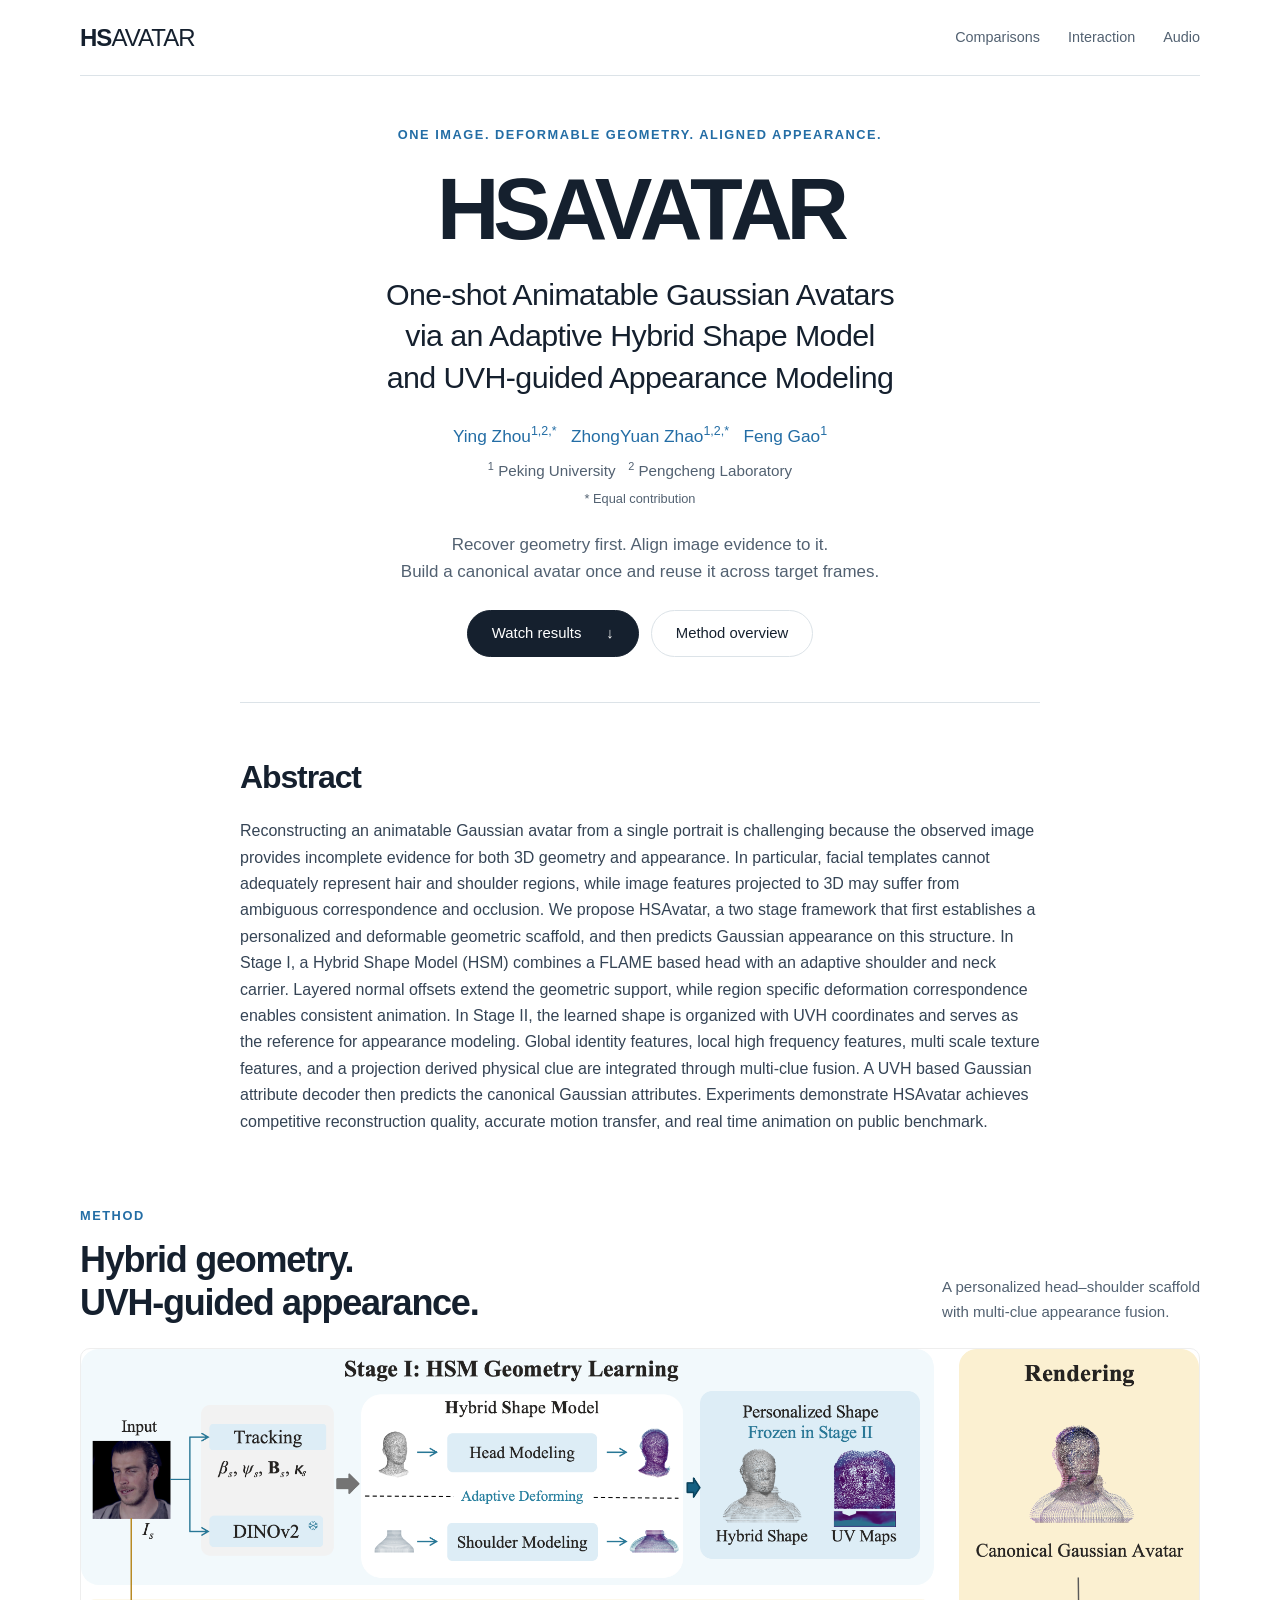
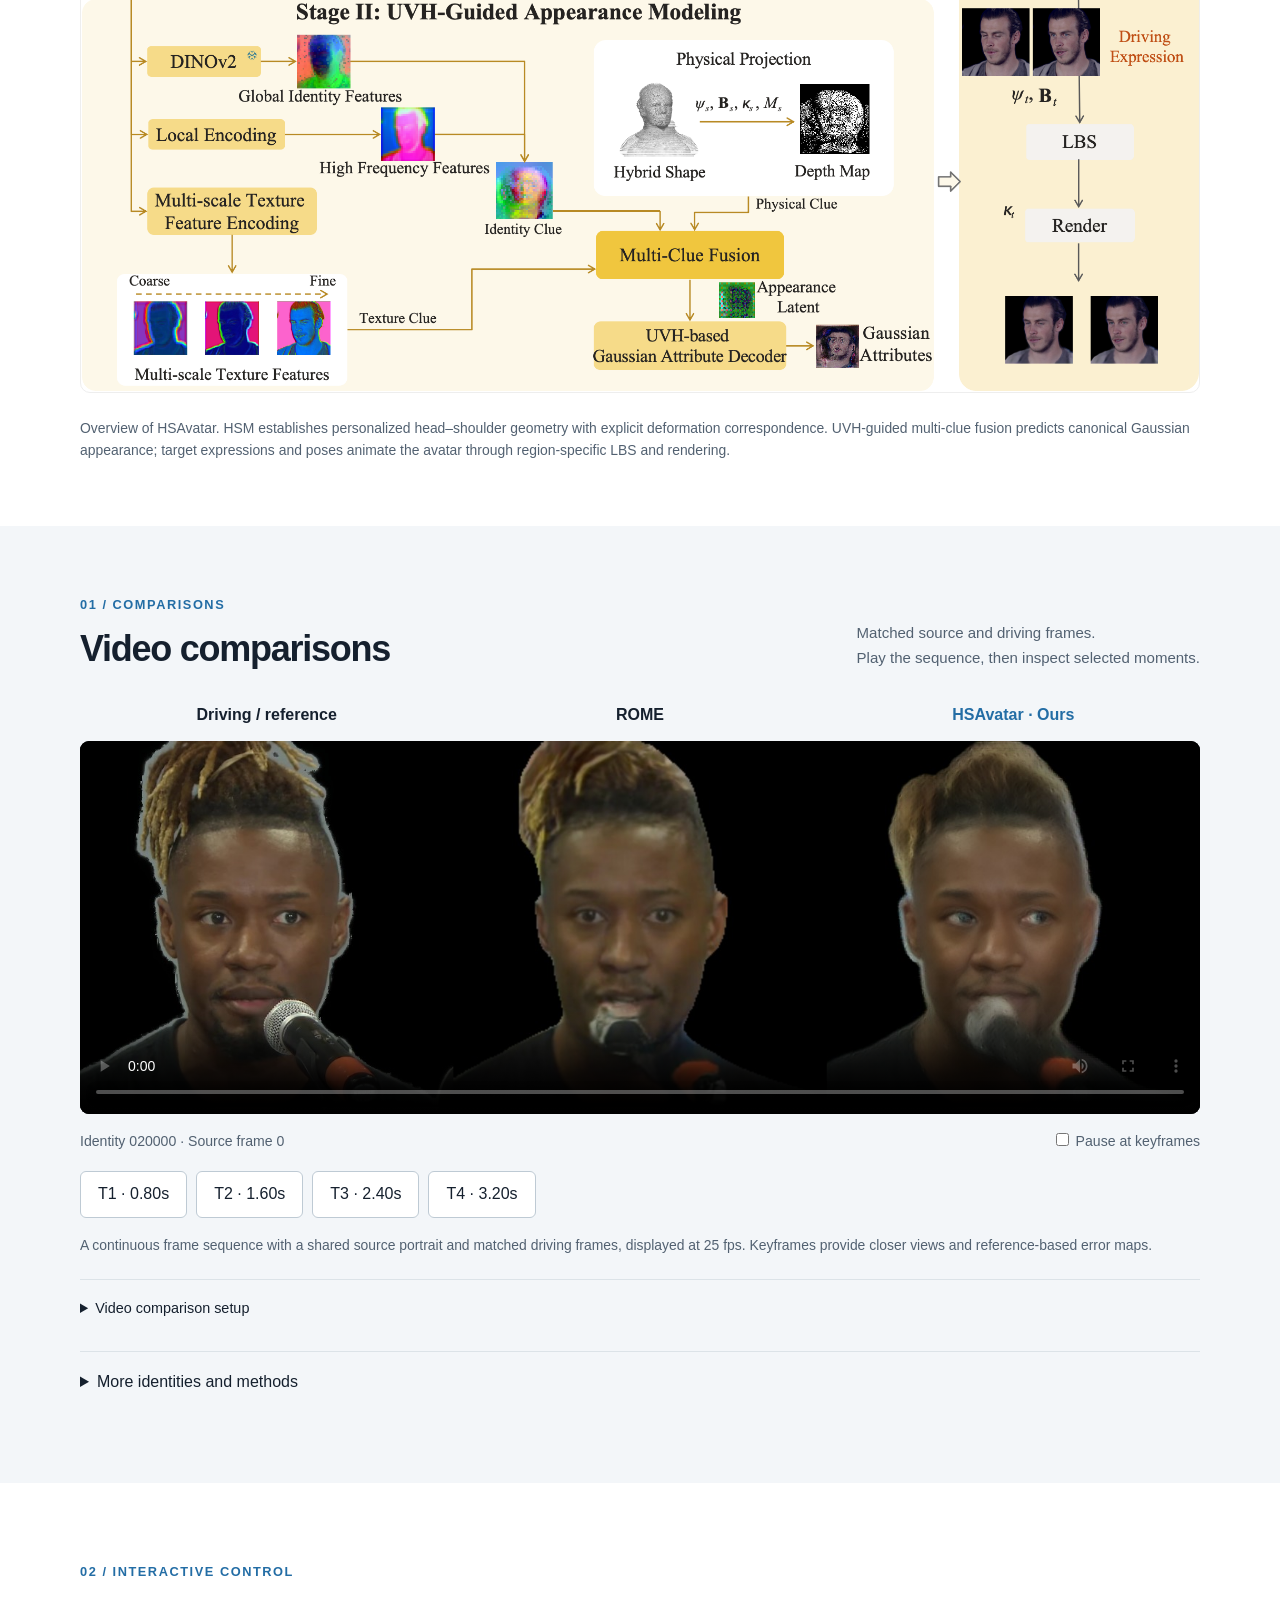
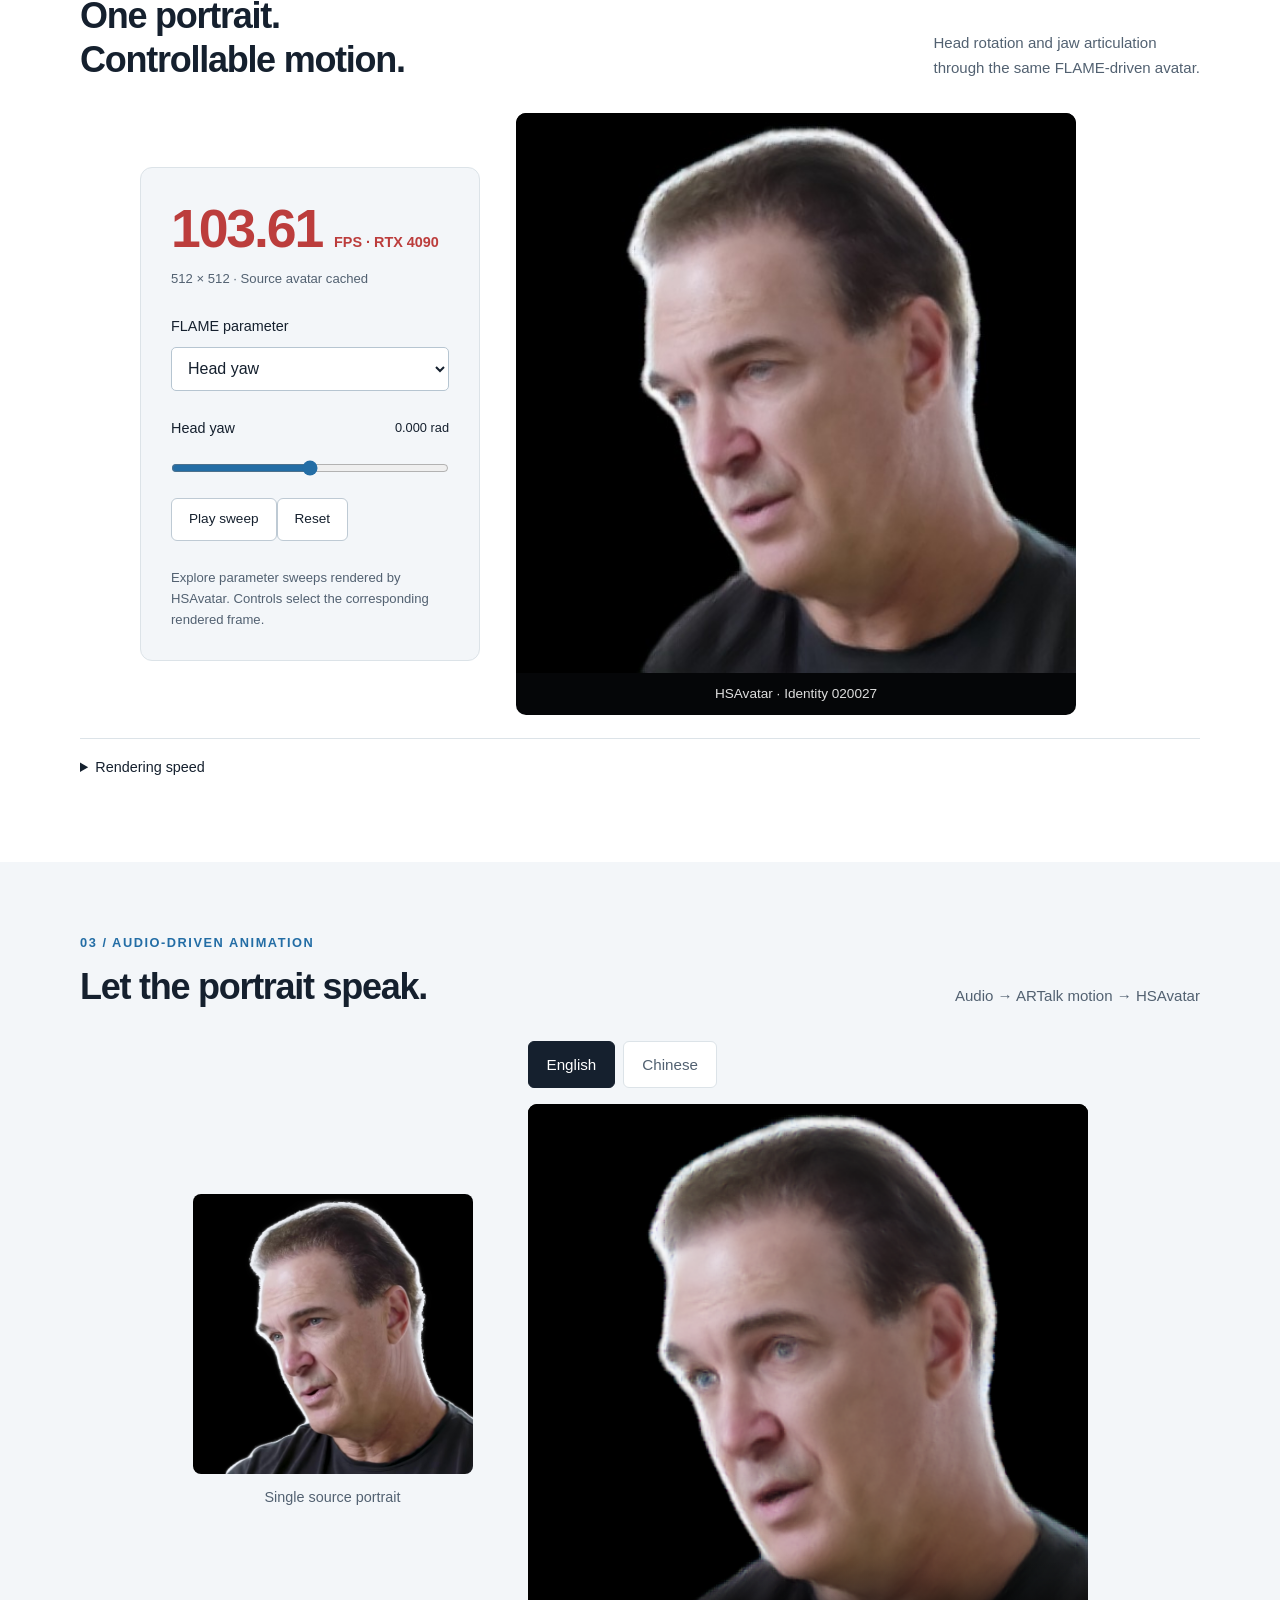
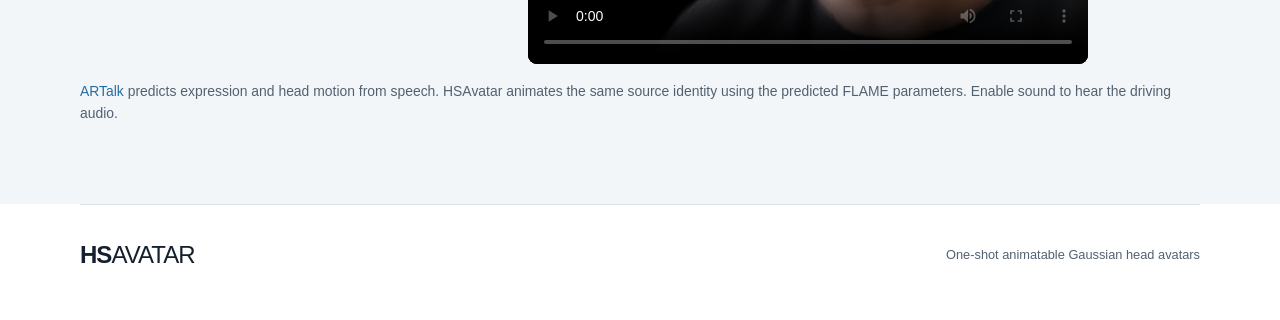
==== index.html @ 1540a753 "Add ARTalk demos, FLAME controls and RTX 4090 measurements" ====
<!doctype html>
<html lang="en">
<head>
<meta charset="utf-8"><meta name="viewport" content="width=device-width, initial-scale=1">
<meta name="robots" content="noindex,nofollow">
<title>HSAVATAR — One-shot Animatable Gaussian Avatars via an Adaptive Hybrid Shape Model and UVH-guided Appearance Modeling</title>
<meta name="description" content="HSAVATAR reconstructs one-shot animatable Gaussian avatars using an adaptive hybrid shape model and UVH-guided appearance modeling.">
<link rel="icon" href="favicon.svg" type="image/svg+xml"><link rel="stylesheet" href="style.css">
<script src="samples.js" defer></script><script src="app.js" defer></script>
</head>
<body>
<a class="skip" href="#main">Skip to content</a>
<header class="topbar"><a class="wordmark" href="#">HS<span>AVATAR</span></a><nav aria-label="Page sections"><a href="#results">Comparisons</a><a href="#interactive">Interaction</a><a href="#audio">Audio</a></nav></header>
<main id="main">
<section class="hero wrap" aria-labelledby="title">
<p class="eyebrow">ONE IMAGE. DEFORMABLE GEOMETRY. ALIGNED APPEARANCE.</p>
<h1 id="title"><span class="brand">HSAVATAR</span><span class="paper-title">One-shot Animatable Gaussian Avatars<br class="desktop-break"> via an Adaptive Hybrid Shape Model<br class="desktop-break"> and UVH-guided Appearance Modeling</span></h1>
<p class="authors">Ying Zhou<sup>1,2,*</sup> &nbsp; ZhongYuan Zhao<sup>1,2,*</sup> &nbsp; Feng Gao<sup>1</sup></p><p class="affiliations"><sup>1</sup> Peking University &nbsp; <sup>2</sup> Pengcheng Laboratory</p><p class="equal-contribution">* Equal contribution</p>
<p class="intro">Recover geometry first. Align image evidence to it.<br>Build a canonical avatar once and reuse it across target frames.</p>
<div class="resource-links"><a class="primary" href="#results">Watch results <span aria-hidden="true">↓</span></a><a href="#method">Method overview</a></div>
</section>
<section id="abstract" class="abstract narrow" aria-labelledby="abstract-title"><h2 id="abstract-title">Abstract</h2><p>Reconstructing an animatable Gaussian avatar from a single portrait is challenging because the observed image provides incomplete evidence for both 3D geometry and appearance. In particular, facial templates cannot adequately represent hair and shoulder regions, while image features projected to 3D may suffer from ambiguous correspondence and occlusion. We propose HSAvatar, a two stage framework that first establishes a personalized and deformable geometric scaffold, and then predicts Gaussian appearance on this structure. In Stage I, a Hybrid Shape Model (HSM) combines a FLAME based head with an adaptive shoulder and neck carrier. Layered normal offsets extend the geometric support, while region specific deformation correspondence enables consistent animation. In Stage II, the learned shape is organized with UVH coordinates and serves as the reference for appearance modeling. Global identity features, local high frequency features, multi scale texture features, and a projection derived physical clue are integrated through multi-clue fusion. A UVH based Gaussian attribute decoder then predicts the canonical Gaussian attributes. Experiments demonstrate HSAvatar achieves competitive reconstruction quality, accurate motion transfer, and real time animation on public benchmark.</p></section>
<section id="method" class="wrap method-section"><div class="section-title"><div><p class="eyebrow">METHOD</p><h2>Hybrid geometry.<br>UVH-guided appearance.</h2></div><p>A personalized head–shoulder scaffold<br>with multi-clue appearance fusion.</p></div>
<a href="assets/method-overview.png" class="method-image" aria-label="Open full-resolution method overview"><img src="assets/method-overview.png" width="2124" height="1220" loading="lazy" alt="HSAvatar overview: HSM Geometry Learning, UVH-Guided Appearance Modeling, and rendering through target-driven LBS."></a>
<p class="caption">Overview of HSAvatar. HSM establishes personalized head–shoulder geometry with explicit deformation correspondence. UVH-guided multi-clue fusion predicts canonical Gaussian appearance; target expressions and poses animate the avatar through region-specific LBS and rendering.</p></section>
<section id="results" class="result-section"><div class="wrap">
<div class="section-title"><div><p class="eyebrow">01 / COMPARISONS</p><h2>Video comparisons</h2></div><p>Matched source and driving frames.<br>Play the sequence, then inspect selected moments.</p></div>
<div class="video-comparison"><div class="video-labels"><span>Driving / reference</span><span>ROME</span><span class="accent">HSAvatar · Ours</span></div>
<video id="comparison-video" controls playsinline preload="metadata" poster="assets/demos/comparison-poster.jpg"><source src="assets/demos/comparison.mp4" type="video/mp4"></video>
<div class="video-toolbar"><span>Identity 020000 · Source frame 0</span><label><input id="keyframe-hold" type="checkbox"> Pause at keyframes</label></div>
<div class="keyframes" aria-label="Comparison keyframes"><button type="button" data-frame="20" data-caption="Frame 20 · 0.80s. Top: matched full frames. Below: reference detail and mean absolute RGB error in the same crop, over reference foreground using a shared 0–0.4 scale. Keyframes are evenly spaced." aria-pressed="false">T1 · 0.80s</button><button type="button" data-frame="40" data-caption="Frame 40 · 1.60s. Top: matched full frames. Below: reference detail and mean absolute RGB error in the same crop, over reference foreground using a shared 0–0.4 scale. Keyframes are evenly spaced." aria-pressed="false">T2 · 1.60s</button><button type="button" data-frame="60" data-caption="Frame 60 · 2.40s. Top: matched full frames. Below: reference detail and mean absolute RGB error in the same crop, over reference foreground using a shared 0–0.4 scale. Keyframes are evenly spaced." aria-pressed="false">T3 · 2.40s</button><button type="button" data-frame="80" data-caption="Frame 80 · 3.20s. Top: matched full frames. Below: reference detail and mean absolute RGB error in the same crop, over reference foreground using a shared 0–0.4 scale. Keyframes are evenly spaced." aria-pressed="false">T4 · 3.20s</button></div>
<div id="keyframe-detail" hidden><img id="detail-image" width="1536" height="768" alt="Matched keyframe and absolute RGB error against the reference"><p class="caption" id="detail-caption"></p></div>
<p class="caption">A continuous frame sequence with a shared source portrait and matched driving frames, displayed at 25 fps. Keyframes provide closer views and reference-based error maps.</p><details><summary>Video comparison setup</summary><p>Identity 020000, source frame 0, consecutive frames 0–99. ROME uses its official inference and predicted foreground mask; its native 256 × 256 result is resized to 512 × 512. HSAvatar includes final refinement and alpha composition. Both are displayed on black. Error maps use reference-foreground pixels and the same scale.</p></details></div>
<details class="archived-comparisons"><summary>More identities and methods</summary>
<div class="mode-switch" role="group" aria-label="Reenactment mode"><button type="button" data-mode="self" aria-pressed="true">Self-reenactment</button><button type="button" data-mode="cross" aria-pressed="false">Cross-reenactment</button></div>
<div class="explorer-controls"><div id="samples" class="samples" role="group" aria-label="Choose an identity"><button class="sample-button" type="button" data-index="0" aria-pressed="true" aria-label="Show source 020043"><img src="assets/self/2161_020043_00000035_Source.png" alt="Source, source 020043, driver 020043, target frame 35" width="512" height="512" loading="lazy"><span>020043</span></button><button class="sample-button" type="button" data-index="1" aria-pressed="false" aria-label="Show source 020026"><img src="assets/self/1314_020026_00000050_Source.png" alt="Source, source 020026, driver 020026, target frame 50" width="512" height="512" loading="lazy"><span>020026</span></button><button class="sample-button" type="button" data-index="2" aria-pressed="false" aria-label="Show source 020027"><img src="assets/self/self_1383_020027_00000072_Source.png" alt="Source, source 020027, driver 020027, target frame 72" width="512" height="512" loading="lazy"><span>020027</span></button><button class="sample-button" type="button" data-index="3" aria-pressed="false" aria-label="Show source 020040"><img src="assets/self/2013_020040_00000047_Source.png" alt="Source, source 020040, driver 020040, target frame 47" width="512" height="512" loading="lazy"><span>020040</span></button></div><label class="baseline-label" for="baseline">Comparison method<select id="baseline"><option>Portrait4D</option><option>ROME</option><option>OTAvatar</option><option>HunyuanPortrait</option><option>UIKA</option></select></label></div>
<div class="comparison" id="comparison">
<figure><figcaption>Source image</figcaption><img src="assets/self/2161_020043_00000035_Source.png" alt="Source, source 020043, driver 020043, target frame 35" width="512" height="512" id="source-image" loading="lazy"></figure>
<figure><figcaption id="driver-title">Driving / ground truth</figcaption><img src="assets/self/2161_020043_00000035_Driver.png" alt="Driver, source 020043, driver 020043, target frame 35" width="512" height="512" id="driver-image" loading="lazy"></figure>
<figure><figcaption id="baseline-title">Portrait4D</figcaption><img src="assets/self/2161_020043_00000035_Portrait4D.png" alt="Portrait4D, source 020043, driver 020043, target frame 35" width="512" height="512" id="baseline-image" loading="lazy"></figure>
<figure class="ours"><figcaption>HSAVATAR <span>Ours</span></figcaption><img src="assets/self/2161_020043_00000035_Ours.png" alt="Ours, source 020043, driver 020043, target frame 35" width="512" height="512" id="ours-image" loading="lazy"></figure>
</div><p id="sample-caption" class="caption" aria-live="polite">Source 020043 · Frame 0 · Target frame 35</p>
<p class="figure-link"><a id="full-comparison" href="assets/self-comparison.png" target="_blank" rel="noopener">View comparison with all methods ↗</a></p>
<details><summary>Experimental setup</summary><p>Each avatar uses source frame 0. Self-reenactment uses a target frame of the same identity as the driving reference and ground truth. Cross-reenactment transfers motion from a different identity.</p><p>Comparisons use the same source and driving frames across methods. Images retain each method's native preprocessing and use MODNet foreground compositing for display.</p></details>
<noscript><p>The first self-reenactment example is shown above. Enable JavaScript to switch identities, methods and driving modes.</p></noscript></details>
</div></section>

<section id="interactive" class="wrap interactive-section"><div class="section-title"><div><p class="eyebrow">02 / INTERACTIVE CONTROL</p><h2>One portrait.<br>Controllable motion.</h2></div><p>Head rotation and jaw articulation<br>through the same FLAME-driven avatar.</p></div>
<div class="interaction-grid"><div class="control-card"><div class="fps-badge"><strong>103.61</strong><span>FPS · RTX 4090</span></div><p class="small">512 × 512 · Source avatar cached</p>
<label for="control-mode">FLAME parameter</label><select id="control-mode"><option value="yaw">Head yaw</option><option value="pitch">Head pitch</option><option value="jaw">Jaw opening</option></select>
<label for="control-value"><span id="control-label">Head yaw</span> <output id="control-output">0.000 rad</output></label><input id="control-value" type="range" min="0" max="60" value="30" step="1">
<button id="control-play" type="button">Play sweep</button><button id="control-reset" type="button">Reset</button>
<p class="small">Explore parameter sweeps rendered by HSAvatar. Controls select the corresponding rendered frame.</p></div>
<figure class="interactive-avatar"><img id="control-frame" src="assets/demos/controls/yaw/030.jpg" width="512" height="512" alt="HSAvatar rendered with the selected FLAME parameter"><figcaption>HSAvatar · Identity 020027</figcaption></figure></div>
<details><summary>Rendering speed</summary><p>Measured on one NVIDIA RTX 4090 at 512 × 512, batch size 1, FP32. 1,440 timed renders across English and Chinese motion sequences, with 30 warm-up frames per clip and three rounds. Mean 9.65 ms/frame; P95 9.71 ms. Includes target deformation, Gaussian rendering, NAFNet refinement and alpha composition. Source initialization (46.10 ms, warm mean) and ARTalk audio-to-motion are measured separately; I/O and video encoding are excluded.</p><p><a href="assets/demos/benchmark.json">View benchmark measurements</a></p></details>
</section>
<section id="audio" class="audio-section"><div class="wrap"><div class="section-title"><div><p class="eyebrow">03 / AUDIO-DRIVEN ANIMATION</p><h2>Let the portrait speak.</h2></div><p>Audio → ARTalk motion → HSAvatar</p></div>
<div class="audio-grid"><div class="audio-source"><img src="assets/demos/source.png" width="512" height="512" loading="lazy" alt="Source portrait, identity 020027"><span>Single source portrait</span></div><div class="audio-player"><div class="mode-switch" role="group" aria-label="Speech example"><button data-audio="eng1" aria-pressed="true">English</button><button data-audio="cn1" aria-pressed="false">Chinese</button></div><video id="audio-video" controls playsinline preload="metadata" poster="assets/demos/eng1_poster.png"><source src="assets/demos/eng1.mp4" type="video/mp4"></video></div></div>
<p class="caption"><a href="https://github.com/xg-chu/ARTalk">ARTalk</a> predicts expression and head motion from speech. HSAvatar animates the same source identity using the predicted FLAME parameters. Enable sound to hear the driving audio.</p>
</div></section>

</main>
<footer class="wrap"><a class="wordmark" href="#">HS<span>AVATAR</span></a><p>One-shot animatable Gaussian head avatars</p></footer>
</body></html>
---- style.css ----
:root{--ink:#15202e;--muted:#526171;--blue:#236da5;--line:#dce3e8;--light:#f3f6f9;--gold:#d7a533;color-scheme:light;font-family:Inter,-apple-system,BlinkMacSystemFont,"Segoe UI",Arial,sans-serif;color:var(--ink);font-size:16px;line-height:1.65}*{box-sizing:border-box}body{margin:0;background:#fff}a{color:var(--blue);text-decoration:none}a:hover{text-decoration:underline}a:focus-visible,button:focus-visible,select:focus-visible,summary:focus-visible{outline:3px solid #237dbb;outline-offset:5px}img{max-width:100%;height:auto;display:block}figure{margin:0}h1,h2,h3,p{margin:0}h2{font-size:2.25rem;line-height:1.2;letter-spacing:-.035em;font-weight:650}h3{font-size:1.12rem;line-height:1.35}.wrap{width:min(1120px,calc(100% - 64px));margin:auto}.narrow{width:min(800px,calc(100% - 64px));margin:auto}.draft{text-align:center;font-size:.8rem;letter-spacing:.04em;background:#edf3f8;color:#45627b;padding:7px 16px}.topbar{width:min(1120px,calc(100% - 64px));margin:auto;min-height:76px;display:flex;align-items:center;justify-content:space-between;border-bottom:1px solid var(--line)}.wordmark{font-weight:750;letter-spacing:-.04em;font-size:1.5rem;color:var(--ink)}.wordmark span{font-weight:450}.topbar nav{display:flex;gap:28px;font-size:.9rem}.topbar nav a{color:var(--muted)}.hero{text-align:center;padding-top:48px;padding-bottom:55px}.eyebrow{font-size:.8rem;font-weight:650;letter-spacing:.12em;color:var(--blue);margin-bottom:18px}.brand{display:block;font-size:clamp(3.6rem,7vw,5.4rem);font-weight:750;line-height:1.08;letter-spacing:-.07em}.paper-title{display:block;margin-top:18px;font-size:clamp(1.3rem,2.5vw,1.9rem);font-weight:520;letter-spacing:-.02em;line-height:1.35}.intro{font-size:1.06rem;color:var(--muted);margin-top:22px;line-height:1.6}.hero-gallery{display:grid;grid-template-columns:repeat(4,1fr);gap:12px;margin-top:36px}.hero-pair{position:relative;border-radius:8px;overflow:hidden;background:#060709;text-align:left}.hero-pair>img{width:100%;aspect-ratio:1;object-fit:contain}.hero-pair figcaption{color:#fff;font-size:.82rem;display:flex;justify-content:space-between;padding:10px 13px;background:#15202e}.hero-pair figcaption span{color:#adbed0}.source-inset{position:absolute;top:10px;left:10px;width:27%;border:2px solid #fff;border-radius:4px;overflow:hidden;box-shadow:0 2px 10px #0004}.source-inset span{font-size:.75rem;line-height:1.5;display:block;background:#fff;color:#222;text-align:center}.caption{font-size:.87rem;line-height:1.6;color:var(--muted);margin-top:16px}.centered{text-align:center}.resource-links{display:flex;justify-content:center;gap:12px;flex-wrap:wrap;margin-top:25px}.resource-links a{display:inline-flex;gap:25px;align-items:center;border:1px solid var(--line);padding:10px 24px;border-radius:28px;font-size:.93rem;color:var(--ink)}.resource-links .primary{background:var(--ink);color:#fff;border-color:var(--ink)}.abstract{padding:55px 0 75px;border-top:1px solid var(--line)}.abstract p:not(.eyebrow){margin-top:22px;color:#354455}.abstract h2{font-size:2rem}.result-section{background:var(--light);padding:68px 0}.section-title{display:flex;justify-content:space-between;align-items:end;gap:32px;margin-bottom:32px}.section-title .eyebrow{margin-bottom:12px}.section-title>p{color:var(--muted);font-size:.94rem}.explorer-controls{display:flex;justify-content:space-between;align-items:center;gap:24px;margin-bottom:23px}.samples{display:flex;gap:10px}.sample-button{font:inherit;cursor:pointer;width:65px;background:#fff;border:2px solid transparent;padding:3px;border-radius:7px;position:relative;overflow:hidden}.sample-button img{border-radius:3px}.sample-button span{display:block;font-size:.76rem;line-height:1.5}.sample-button[aria-pressed=true]{border-color:var(--blue);background:#e5eff7}.baseline-label{display:flex;align-items:center;gap:12px;color:var(--muted);font-size:.88rem}select{font:inherit;border:1px solid #b6c5d1;border-radius:5px;background:#fff;color:var(--ink);padding:10px 12px;min-height:44px}.comparison{display:grid;grid-template-columns:repeat(4,minmax(0,1fr));gap:12px}.comparison figure{min-width:0}.comparison figcaption{font-size:.88rem;padding:8px 0;display:flex;justify-content:space-between;gap:5px;align-items:center;min-height:42px}.comparison .ours figcaption{color:var(--blue);font-weight:700}.comparison figcaption span{font-size:.75rem;font-weight:500;background:#dcecf7;padding:0 8px;border-radius:3px}.comparison img{border-radius:4px;background:#000;width:100%}details{border-top:1px solid var(--line);margin-top:23px;padding-top:17px;font-size:.9rem;color:var(--muted)}summary{cursor:pointer;color:var(--ink);min-height:28px}details p{margin-top:12px}.method-section{padding-top:75px;padding-bottom:75px}.method-image{display:block;margin:35px 0}.method-image img{width:100%;border:1px solid #eee;border-radius:10px}.method-steps{display:grid;grid-template-columns:repeat(3,1fr);gap:32px;margin-top:35px}.step{display:inline-grid;place-items:center;width:36px;height:36px;border-radius:50%;font-family:Georgia,serif;font-weight:bold;margin-bottom:16px}.geometry{background:#dceefa;color:#286888}.appearance{background:#ffefbe;color:#775b0d}.rendering{background:#e7ecf1;color:#415263}.method-steps p{font-size:.94rem;line-height:1.7;margin-top:12px;color:var(--muted)}.evaluation{background:var(--light);padding:68px 0}.evaluation-grid{display:grid;grid-template-columns:1fr 1fr;gap:70px}table{border-collapse:collapse;width:100%;text-align:left;font-variant-numeric:tabular-nums}caption{text-align:left;color:var(--muted);font-size:.88rem;padding-bottom:13px}th,td{padding:10px 16px;border-bottom:1px solid var(--line);font-weight:400}thead th{font-size:.88rem;background:#e5ecf2;font-weight:600}td{text-align:right;font-weight:650}thead th:last-child{text-align:right}tbody th{font-size:.93rem}.protocol-number{font-size:2.5rem;letter-spacing:-.04em;line-height:1.2;margin-bottom:14px}.protocol-number span{display:block;font-size:.88rem;letter-spacing:0;color:var(--muted);margin-top:6px}.protocol>p{font-size:.94rem;color:var(--muted);margin-bottom:27px}.scope{padding:65px 0}.scope h2{font-size:1.6rem;margin-bottom:18px}.scope p{color:var(--muted);font-size:.96rem}footer{border-top:1px solid var(--line);padding:30px 0 45px;display:flex;gap:20px;align-items:center;justify-content:space-between}footer p{font-size:.8rem;color:var(--muted)}.skip{position:absolute;left:12px;top:-100px;padding:10px;background:#fff;z-index:10}.skip:focus{top:12px}
@media(max-width:760px){.wrap,.narrow,.topbar{width:calc(100% - 36px)}.hero{padding-top:34px}.topbar{min-height:65px}.topbar nav{gap:15px;font-size:.84rem}.eyebrow{font-size:.75rem;letter-spacing:.065em}.desktop-break{display:none}.hero-gallery{grid-template-columns:repeat(2,1fr);gap:10px}.paper-title{line-height:1.4}.hero{padding-bottom:35px}.abstract{padding:40px 0 48px}.section-title{display:block}.section-title>p{margin-top:18px}h2{font-size:1.9rem}.result-section,.evaluation{padding:45px 0}.explorer-controls{align-items:start;flex-direction:column;gap:17px}.sample-button{width:58px}.comparison{grid-template-columns:repeat(2,minmax(0,1fr));gap:16px 12px}.comparison figcaption{font-size:.82rem}.method-section{padding-top:48px;padding-bottom:48px}.method-steps{grid-template-columns:1fr;gap:28px}.method-steps article{padding-left:52px;position:relative}.step{position:absolute;left:0;top:0}.method-steps p{margin-top:7px}.evaluation-grid{grid-template-columns:1fr;gap:30px}.protocol{padding-top:5px}.scope{padding:45px 0}footer{flex-direction:column;align-items:start;gap:7px}.baseline-label{flex-wrap:wrap}.intro{font-size:1rem}.draft{font-size:.75rem}}
@media(prefers-reduced-motion:no-preference){html{scroll-behavior:smooth}}
/* Current Self / Cross comparison gallery. */
.authors{margin-top:23px;font-size:1.08rem;color:var(--blue)}.authors sup,.affiliations sup{font-size:.72em}.affiliations{margin-top:7px;font-size:.95rem;color:var(--muted)}.equal-contribution{margin-top:5px;font-size:.8rem;color:var(--muted)}.mode-switch{display:flex;gap:8px;margin-bottom:24px;flex-wrap:wrap}.mode-switch button{font:inherit;font-size:.95rem;border:1px solid var(--line);background:#fff;color:var(--muted);border-radius:6px;padding:10px 18px;cursor:pointer}.mode-switch button[aria-pressed=true]{background:var(--ink);color:#fff;border-color:var(--ink)}.sample-button{width:76px}.sample-button span{font-size:.8rem;padding-top:3px;font-variant-numeric:tabular-nums}.figure-link{font-size:.9rem;margin-top:12px}.comparison .ours img{outline:2px solid var(--blue);outline-offset:2px}@media(max-width:760px){.sample-button{width:64px}.sample-button span{font-size:.75rem}.authors{line-height:1.9}.mode-switch button{padding:9px 12px}.hero .eyebrow{font-size:.7rem}.topbar nav{gap:12px}} 
/* Three focused result categories. */
video{display:block;width:100%;height:auto;background:#050608;border-radius:9px}.video-comparison{margin-bottom:26px}.video-labels{display:grid;grid-template-columns:repeat(3,1fr);text-align:center;font-size:1rem;margin-bottom:12px;font-weight:600}.accent{color:var(--blue)}.video-toolbar{display:flex;justify-content:space-between;gap:16px;flex-wrap:wrap;margin-top:16px;font-size:.88rem;color:var(--muted)}.video-toolbar label{cursor:pointer}.keyframes{display:flex;gap:9px;margin-top:18px;flex-wrap:wrap}.keyframes button,.control-card button{font:inherit;padding:9px 17px;border:1px solid #becad4;background:#fff;color:var(--ink);border-radius:6px;cursor:pointer}.keyframes button[aria-pressed=true]{border-color:var(--blue);background:#e3eff7;color:var(--blue)}#keyframe-detail{margin-top:20px}#keyframe-detail img{width:100%;border-radius:6px}.archived-comparisons>summary{font-size:1rem;padding-bottom:20px}.interactive-section{padding-top:78px;padding-bottom:78px}.interaction-grid{display:grid;grid-template-columns:340px minmax(0,1fr);gap:36px;align-items:center;max-width:1000px;margin:auto}.control-card{background:var(--light);padding:30px;border:1px solid var(--line);border-radius:12px}.fps-badge{display:flex;align-items:baseline;gap:12px;color:#bc3d3c}.fps-badge strong{font-size:3.35rem;line-height:1.15;letter-spacing:-.04em}.fps-badge span{font-weight:600;font-size:.9rem}.small{font-size:.82rem;color:var(--muted);line-height:1.6;margin-top:8px}.control-card label{display:block;font-size:.9rem;margin-top:26px;margin-bottom:8px}.control-card select{width:100%}.control-card output{float:right;font-variant-numeric:tabular-nums;font-size:.8rem}.control-card input[type=range]{width:100%;accent-color:var(--blue);margin:12px 0 22px}.control-card button{font-size:.85rem;margin-bottom:18px}.interactive-avatar{max-width:560px;background:#050608;border-radius:10px;overflow:hidden}.interactive-avatar img{width:100%}.interactive-avatar figcaption{color:#ddd;text-align:center;padding:10px;font-size:.85rem}.audio-section{background:var(--light);padding:70px 0 80px}.audio-grid{display:grid;grid-template-columns:minmax(150px,280px) minmax(0,560px);gap:55px;align-items:center;justify-content:center}.audio-source{position:relative}.audio-source img{border-radius:8px;width:100%;background:#050608}.audio-source span{display:block;text-align:center;font-size:.9rem;color:var(--muted);margin-top:12px}.audio-player .mode-switch{margin-bottom:16px}.abstract{padding-bottom:55px}.method-section{padding-top:15px;padding-bottom:65px}.method-section .section-title{margin-bottom:20px}.method-image{margin:24px 0}.hero{padding-bottom:45px}.control-card button:focus-visible,.keyframes button:focus-visible,input:focus-visible{outline:3px solid var(--blue);outline-offset:3px}@media(max-width:760px){.interaction-grid{grid-template-columns:1fr;gap:22px}.control-card{padding:22px}.interactive-avatar{order:-1;margin:auto;width:100%;max-width:480px}.audio-grid{grid-template-columns:1fr;gap:20px}.audio-source{max-width:145px;margin:auto}.audio-player{width:100%}.video-labels{font-size:.8rem}.interactive-section,.audio-section{padding-top:46px;padding-bottom:46px}.fps-badge strong{font-size:2.7rem}.topbar nav{font-size:.78rem;gap:12px}}[hidden]{display:none!important}
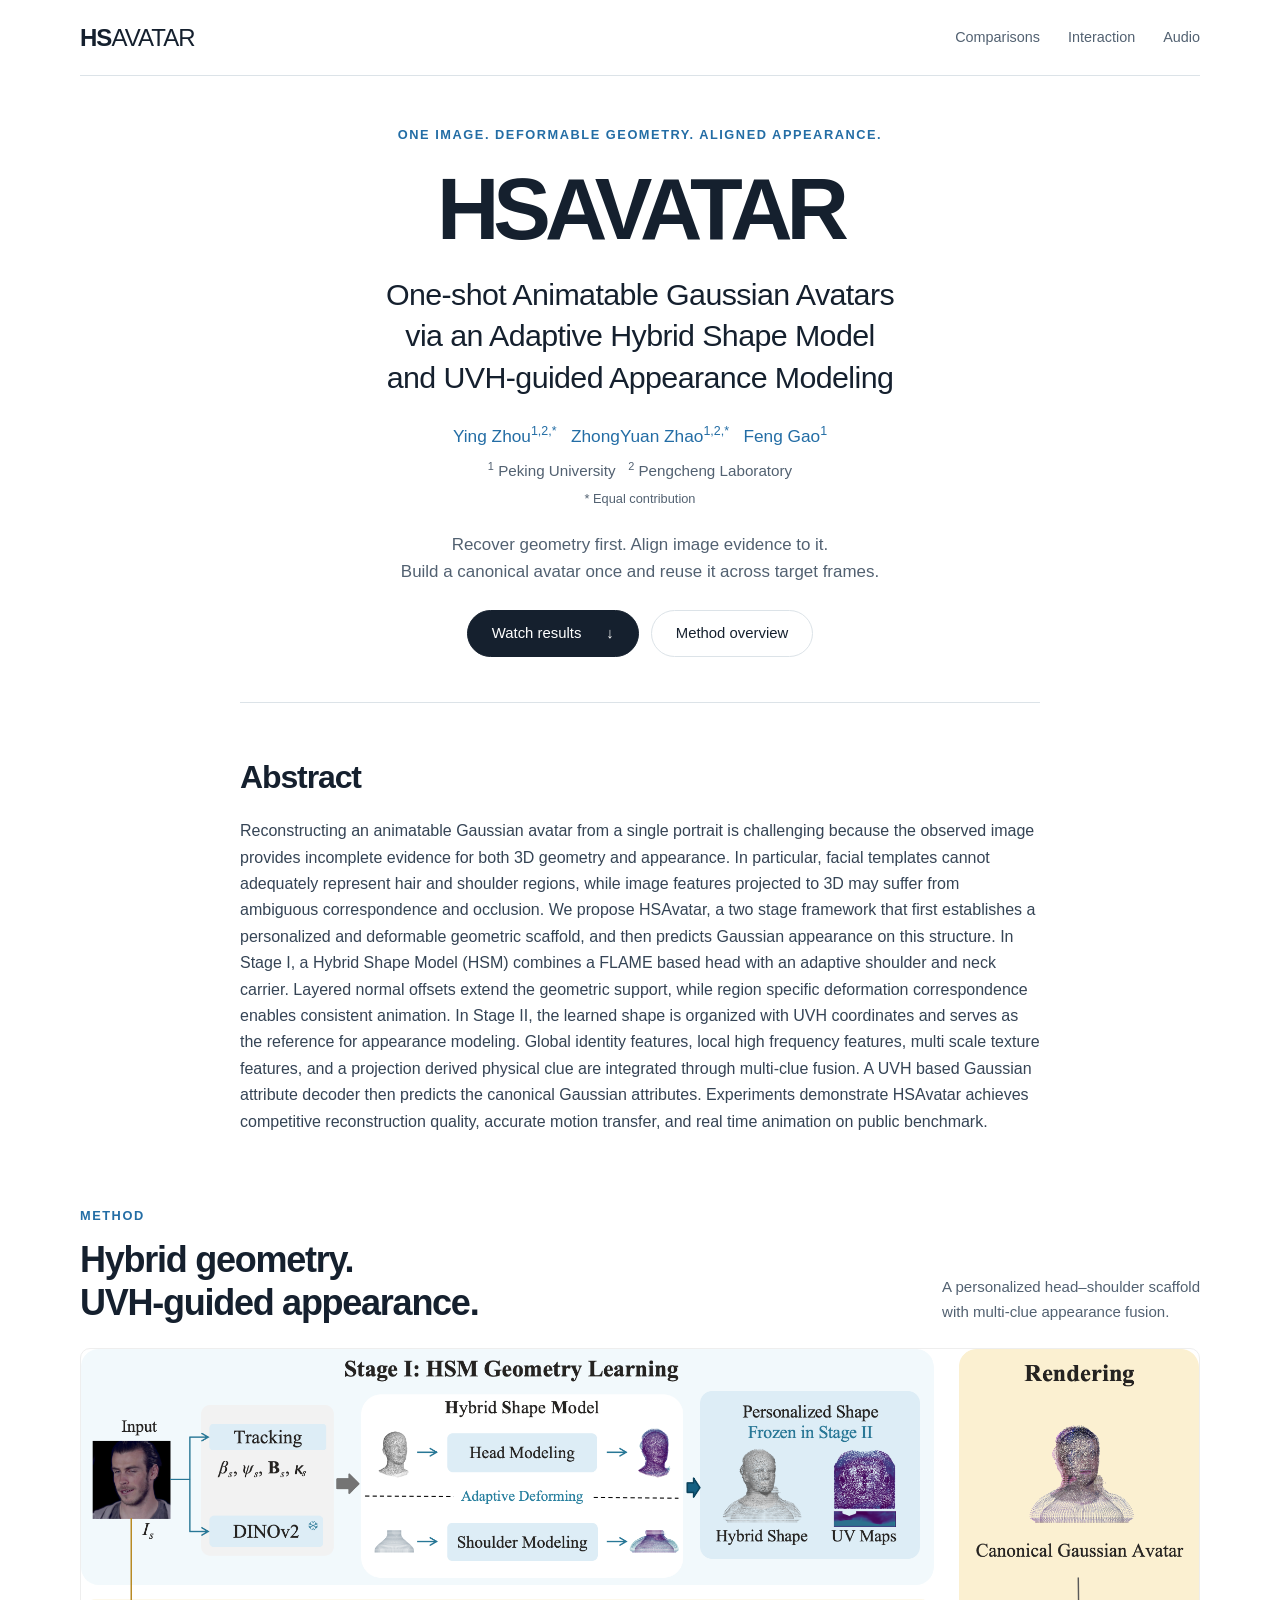
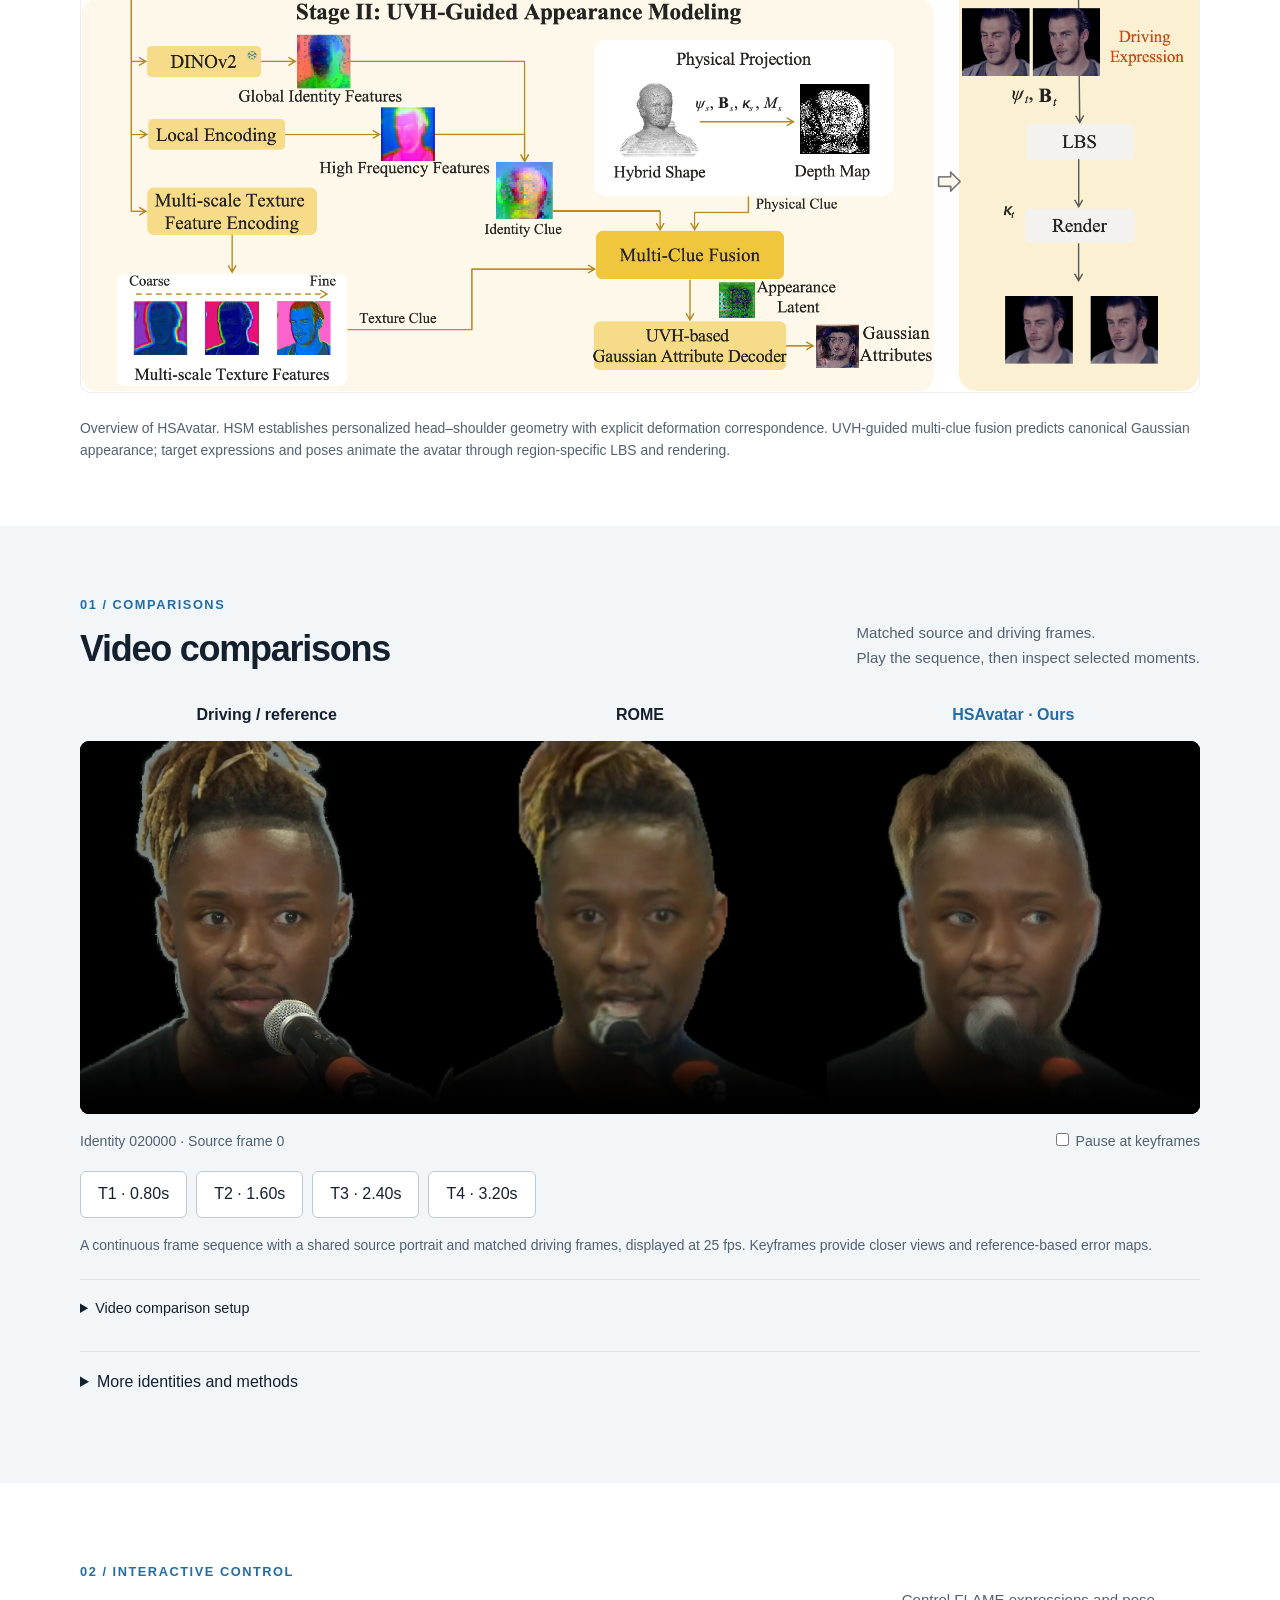
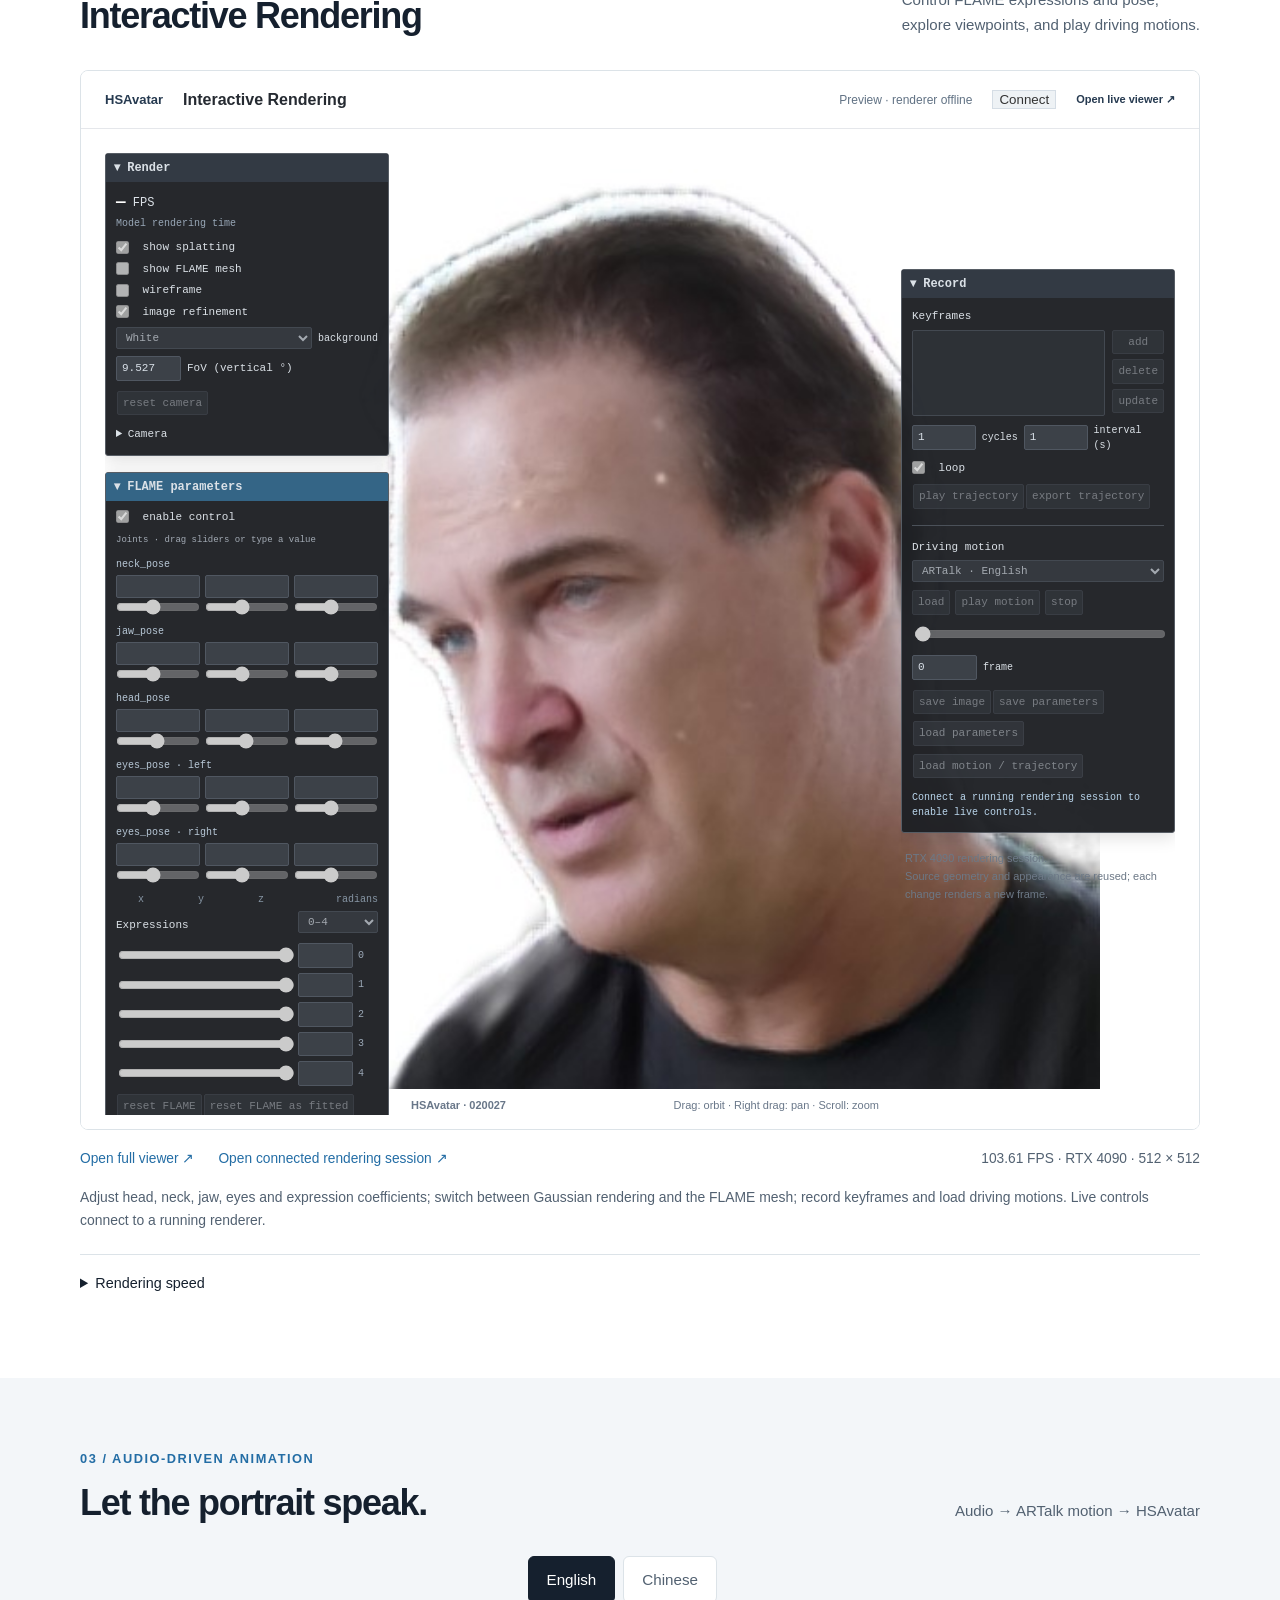
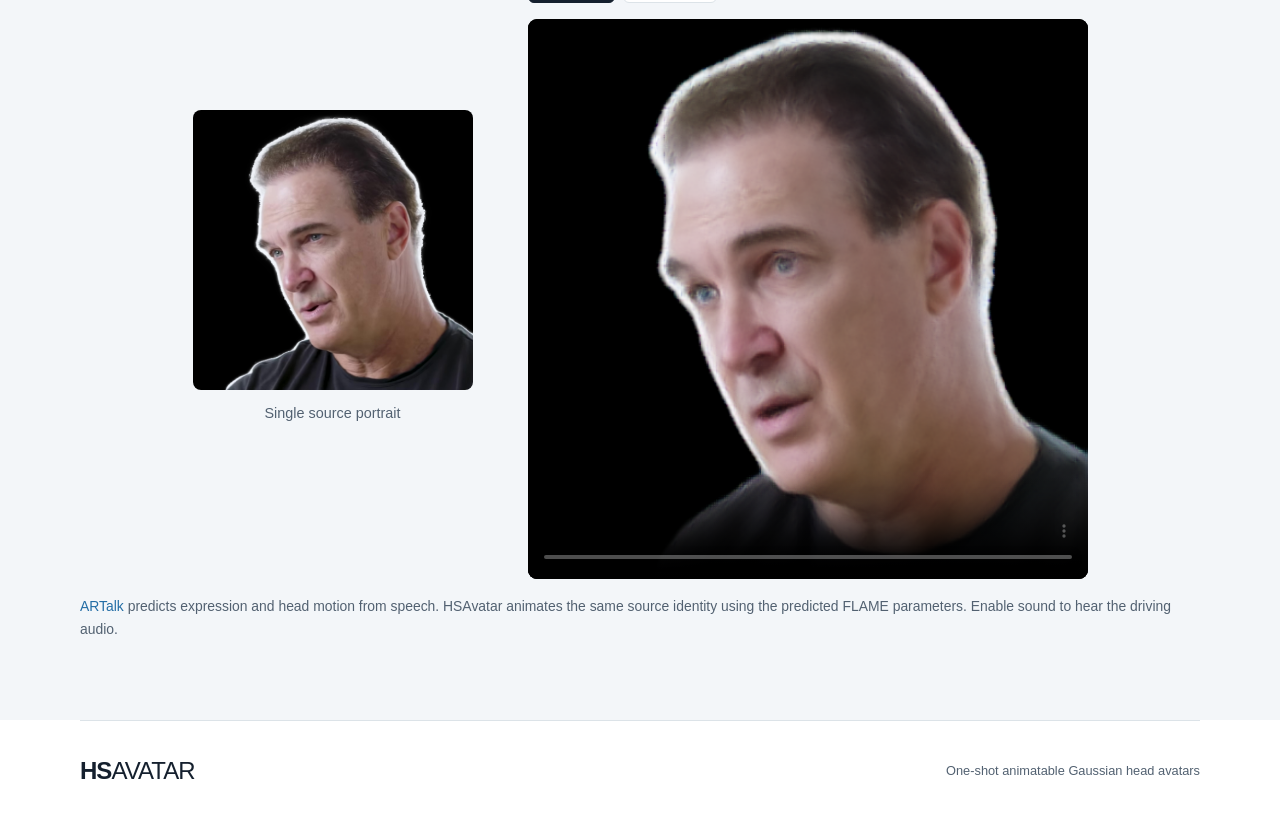
==== commit 0dfbadab: "Add live FLAME, camera, mesh and keyframe controls" ====
--- a/index.html
+++ b/index.html
@@ -45,13 +45,10 @@
 <noscript><p>The first self-reenactment example is shown above. Enable JavaScript to switch identities, methods and driving modes.</p></noscript></details>
 </div></section>
 
-<section id="interactive" class="wrap interactive-section"><div class="section-title"><div><p class="eyebrow">02 / INTERACTIVE CONTROL</p><h2>One portrait.<br>Controllable motion.</h2></div><p>Head rotation and jaw articulation<br>through the same FLAME-driven avatar.</p></div>
-<div class="interaction-grid"><div class="control-card"><div class="fps-badge"><strong>103.61</strong><span>FPS · RTX 4090</span></div><p class="small">512 × 512 · Source avatar cached</p>
-<label for="control-mode">FLAME parameter</label><select id="control-mode"><option value="yaw">Head yaw</option><option value="pitch">Head pitch</option><option value="jaw">Jaw opening</option></select>
-<label for="control-value"><span id="control-label">Head yaw</span> <output id="control-output">0.000 rad</output></label><input id="control-value" type="range" min="0" max="60" value="30" step="1">
-<button id="control-play" type="button">Play sweep</button><button id="control-reset" type="button">Reset</button>
-<p class="small">Explore parameter sweeps rendered by HSAvatar. Controls select the corresponding rendered frame.</p></div>
-<figure class="interactive-avatar"><img id="control-frame" src="assets/demos/controls/yaw/030.jpg" width="512" height="512" alt="HSAvatar rendered with the selected FLAME parameter"><figcaption>HSAvatar · Identity 020027</figcaption></figure></div>
+<section id="interactive" class="wrap interactive-section"><div class="section-title"><div><p class="eyebrow">02 / INTERACTIVE CONTROL</p><h2>Interactive Rendering</h2></div><p>Control FLAME expressions and pose,<br>explore viewpoints, and play driving motions.</p></div>
+<iframe class="live-viewer" src="viewer/index.html" title="HSAvatar interactive rendering controls" loading="lazy" allow="local-network-access"></iframe>
+<div class="viewer-toolbar"><a href="viewer/index.html" target="_blank" rel="noopener">Open full viewer ↗</a><a href="http://127.0.0.1:8877/" target="_blank" rel="noopener">Open connected rendering session ↗</a><span>103.61 FPS · RTX 4090 · 512 × 512</span></div>
+<p class="caption">Adjust head, neck, jaw, eyes and expression coefficients; switch between Gaussian rendering and the FLAME mesh; record keyframes and load driving motions. Live controls connect to a running renderer.</p>
 <details><summary>Rendering speed</summary><p>Measured on one NVIDIA RTX 4090 at 512 × 512, batch size 1, FP32. 1,440 timed renders across English and Chinese motion sequences, with 30 warm-up frames per clip and three rounds. Mean 9.65 ms/frame; P95 9.71 ms. Includes target deformation, Gaussian rendering, NAFNet refinement and alpha composition. Source initialization (46.10 ms, warm mean) and ARTalk audio-to-motion are measured separately; I/O and video encoding are excluded.</p><p><a href="assets/demos/benchmark.json">View benchmark measurements</a></p></details>
 </section>
 <section id="audio" class="audio-section"><div class="wrap"><div class="section-title"><div><p class="eyebrow">03 / AUDIO-DRIVEN ANIMATION</p><h2>Let the portrait speak.</h2></div><p>Audio → ARTalk motion → HSAvatar</p></div>
--- a/style.css
+++ b/style.css
@@ -5,3 +5,5 @@
 .authors{margin-top:23px;font-size:1.08rem;color:var(--blue)}.authors sup,.affiliations sup{font-size:.72em}.affiliations{margin-top:7px;font-size:.95rem;color:var(--muted)}.equal-contribution{margin-top:5px;font-size:.8rem;color:var(--muted)}.mode-switch{display:flex;gap:8px;margin-bottom:24px;flex-wrap:wrap}.mode-switch button{font:inherit;font-size:.95rem;border:1px solid var(--line);background:#fff;color:var(--muted);border-radius:6px;padding:10px 18px;cursor:pointer}.mode-switch button[aria-pressed=true]{background:var(--ink);color:#fff;border-color:var(--ink)}.sample-button{width:76px}.sample-button span{font-size:.8rem;padding-top:3px;font-variant-numeric:tabular-nums}.figure-link{font-size:.9rem;margin-top:12px}.comparison .ours img{outline:2px solid var(--blue);outline-offset:2px}@media(max-width:760px){.sample-button{width:64px}.sample-button span{font-size:.75rem}.authors{line-height:1.9}.mode-switch button{padding:9px 12px}.hero .eyebrow{font-size:.7rem}.topbar nav{gap:12px}} 
 /* Three focused result categories. */
 video{display:block;width:100%;height:auto;background:#050608;border-radius:9px}.video-comparison{margin-bottom:26px}.video-labels{display:grid;grid-template-columns:repeat(3,1fr);text-align:center;font-size:1rem;margin-bottom:12px;font-weight:600}.accent{color:var(--blue)}.video-toolbar{display:flex;justify-content:space-between;gap:16px;flex-wrap:wrap;margin-top:16px;font-size:.88rem;color:var(--muted)}.video-toolbar label{cursor:pointer}.keyframes{display:flex;gap:9px;margin-top:18px;flex-wrap:wrap}.keyframes button,.control-card button{font:inherit;padding:9px 17px;border:1px solid #becad4;background:#fff;color:var(--ink);border-radius:6px;cursor:pointer}.keyframes button[aria-pressed=true]{border-color:var(--blue);background:#e3eff7;color:var(--blue)}#keyframe-detail{margin-top:20px}#keyframe-detail img{width:100%;border-radius:6px}.archived-comparisons>summary{font-size:1rem;padding-bottom:20px}.interactive-section{padding-top:78px;padding-bottom:78px}.interaction-grid{display:grid;grid-template-columns:340px minmax(0,1fr);gap:36px;align-items:center;max-width:1000px;margin:auto}.control-card{background:var(--light);padding:30px;border:1px solid var(--line);border-radius:12px}.fps-badge{display:flex;align-items:baseline;gap:12px;color:#bc3d3c}.fps-badge strong{font-size:3.35rem;line-height:1.15;letter-spacing:-.04em}.fps-badge span{font-weight:600;font-size:.9rem}.small{font-size:.82rem;color:var(--muted);line-height:1.6;margin-top:8px}.control-card label{display:block;font-size:.9rem;margin-top:26px;margin-bottom:8px}.control-card select{width:100%}.control-card output{float:right;font-variant-numeric:tabular-nums;font-size:.8rem}.control-card input[type=range]{width:100%;accent-color:var(--blue);margin:12px 0 22px}.control-card button{font-size:.85rem;margin-bottom:18px}.interactive-avatar{max-width:560px;background:#050608;border-radius:10px;overflow:hidden}.interactive-avatar img{width:100%}.interactive-avatar figcaption{color:#ddd;text-align:center;padding:10px;font-size:.85rem}.audio-section{background:var(--light);padding:70px 0 80px}.audio-grid{display:grid;grid-template-columns:minmax(150px,280px) minmax(0,560px);gap:55px;align-items:center;justify-content:center}.audio-source{position:relative}.audio-source img{border-radius:8px;width:100%;background:#050608}.audio-source span{display:block;text-align:center;font-size:.9rem;color:var(--muted);margin-top:12px}.audio-player .mode-switch{margin-bottom:16px}.abstract{padding-bottom:55px}.method-section{padding-top:15px;padding-bottom:65px}.method-section .section-title{margin-bottom:20px}.method-image{margin:24px 0}.hero{padding-bottom:45px}.control-card button:focus-visible,.keyframes button:focus-visible,input:focus-visible{outline:3px solid var(--blue);outline-offset:3px}@media(max-width:760px){.interaction-grid{grid-template-columns:1fr;gap:22px}.control-card{padding:22px}.interactive-avatar{order:-1;margin:auto;width:100%;max-width:480px}.audio-grid{grid-template-columns:1fr;gap:20px}.audio-source{max-width:145px;margin:auto}.audio-player{width:100%}.video-labels{font-size:.8rem}.interactive-section,.audio-section{padding-top:46px;padding-bottom:46px}.fps-badge strong{font-size:2.7rem}.topbar nav{font-size:.78rem;gap:12px}}[hidden]{display:none!important}
+
+.live-viewer{display:block;width:100%;height:1060px;border:1px solid var(--line);border-radius:8px;background:white}.viewer-toolbar{display:flex;flex-wrap:wrap;align-items:center;gap:12px 24px;margin-top:18px;font-size:.86rem}.viewer-toolbar span{margin-left:auto;color:var(--muted)}@media(max-width:1114px){.live-viewer{height:1650px}}@media(max-width:720px){.live-viewer{height:1550px}.viewer-toolbar span{margin-left:0}}
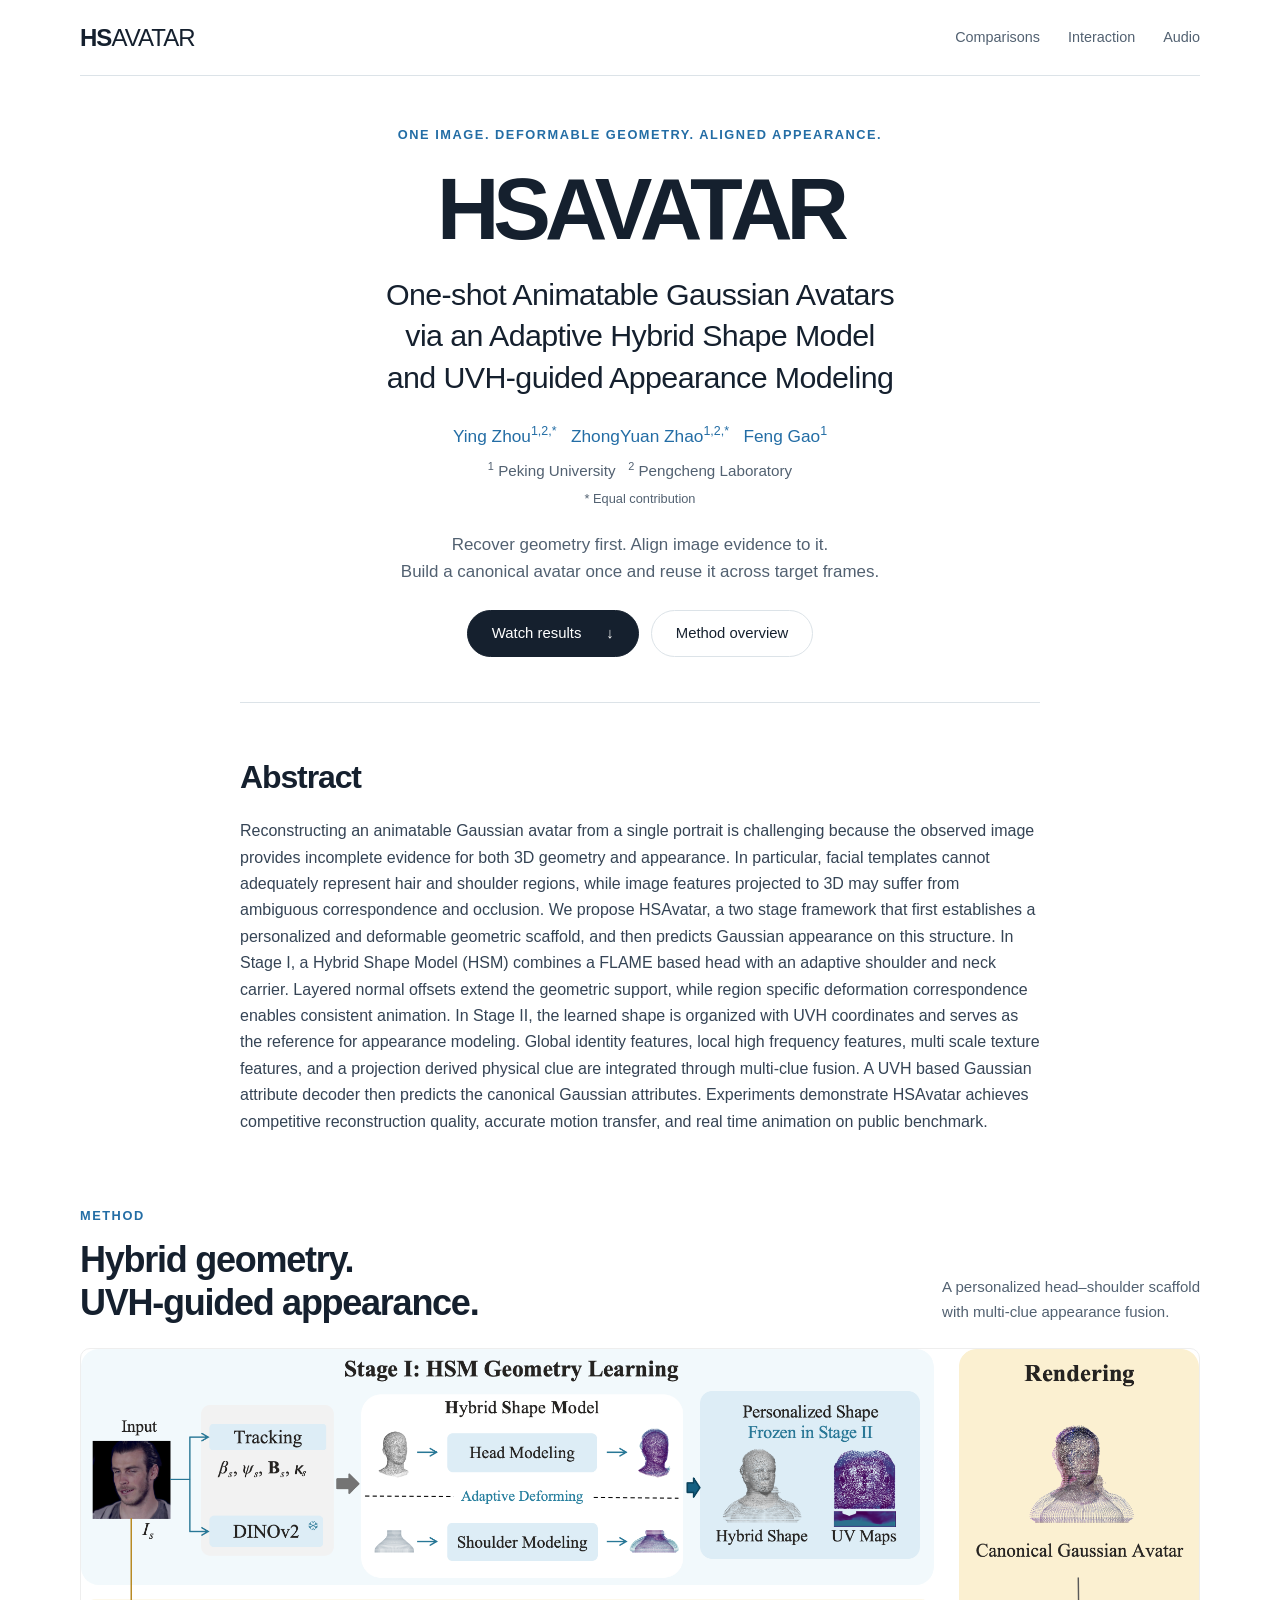
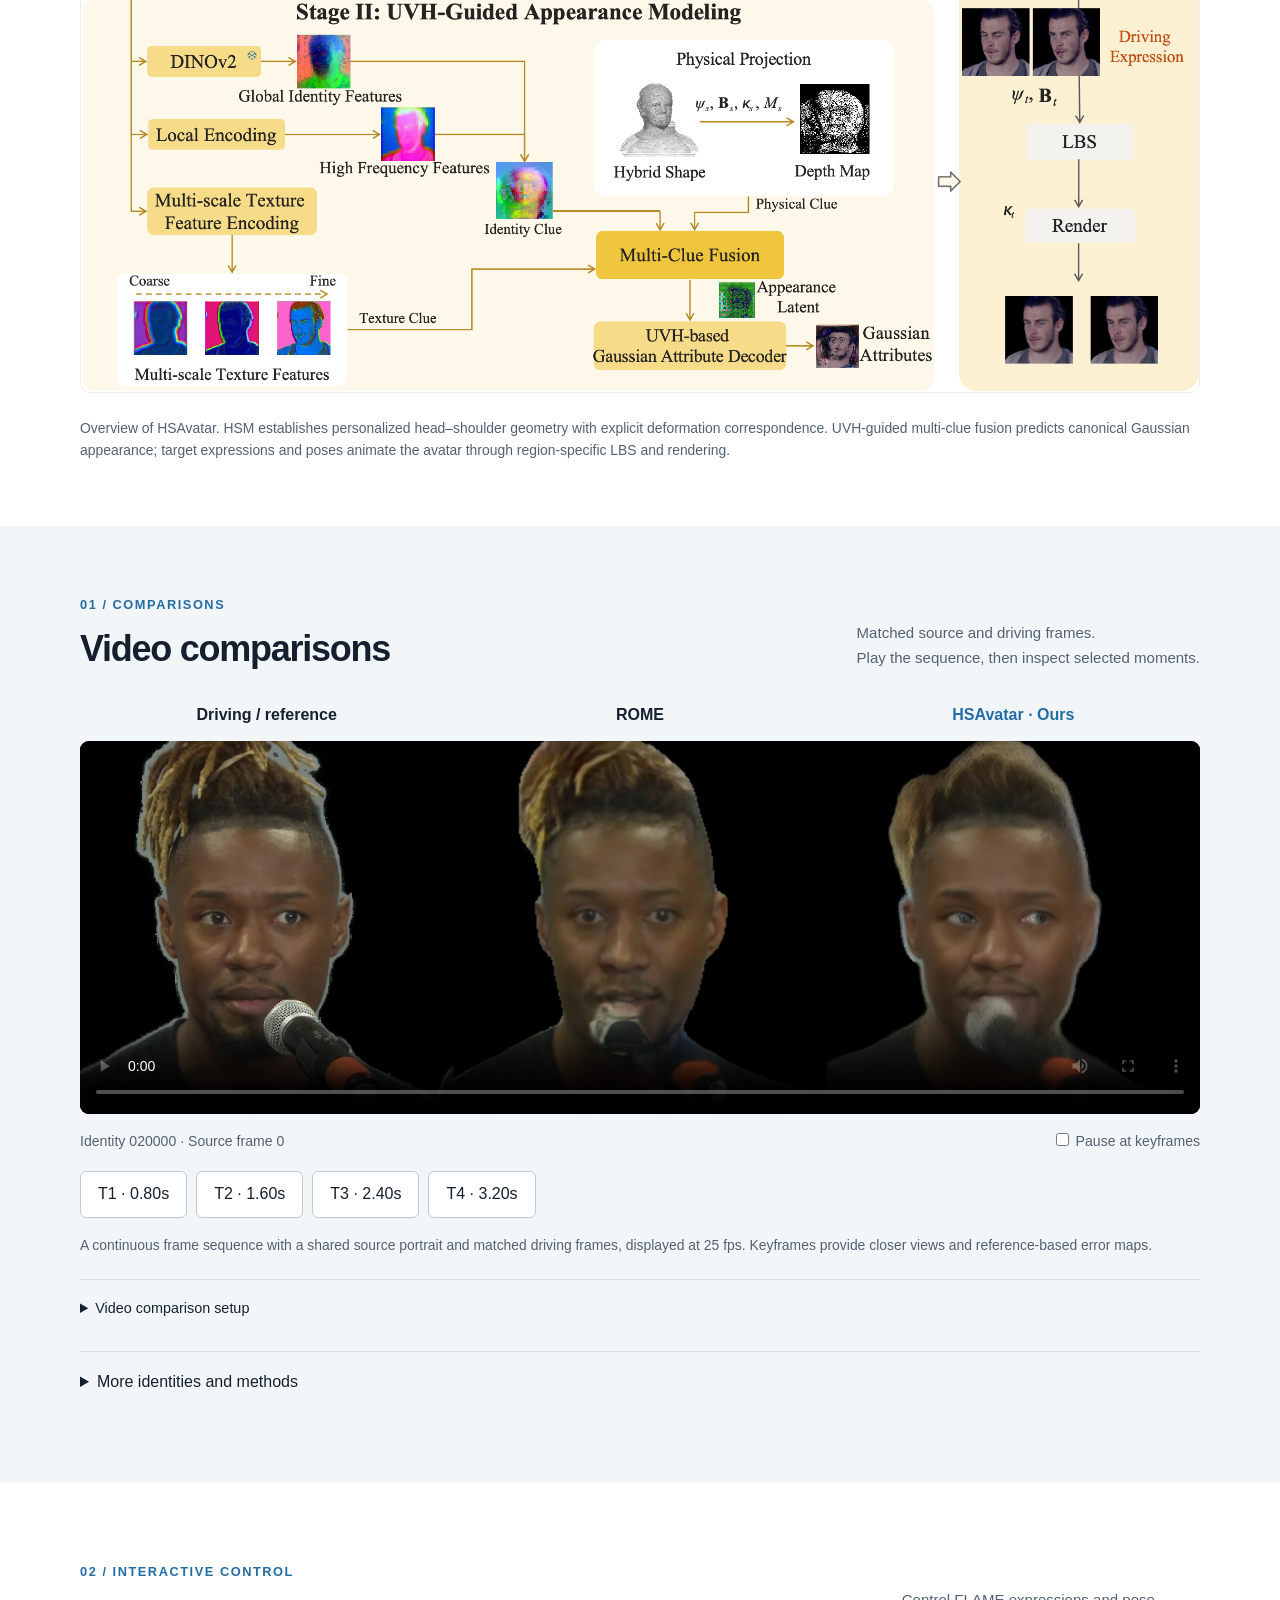
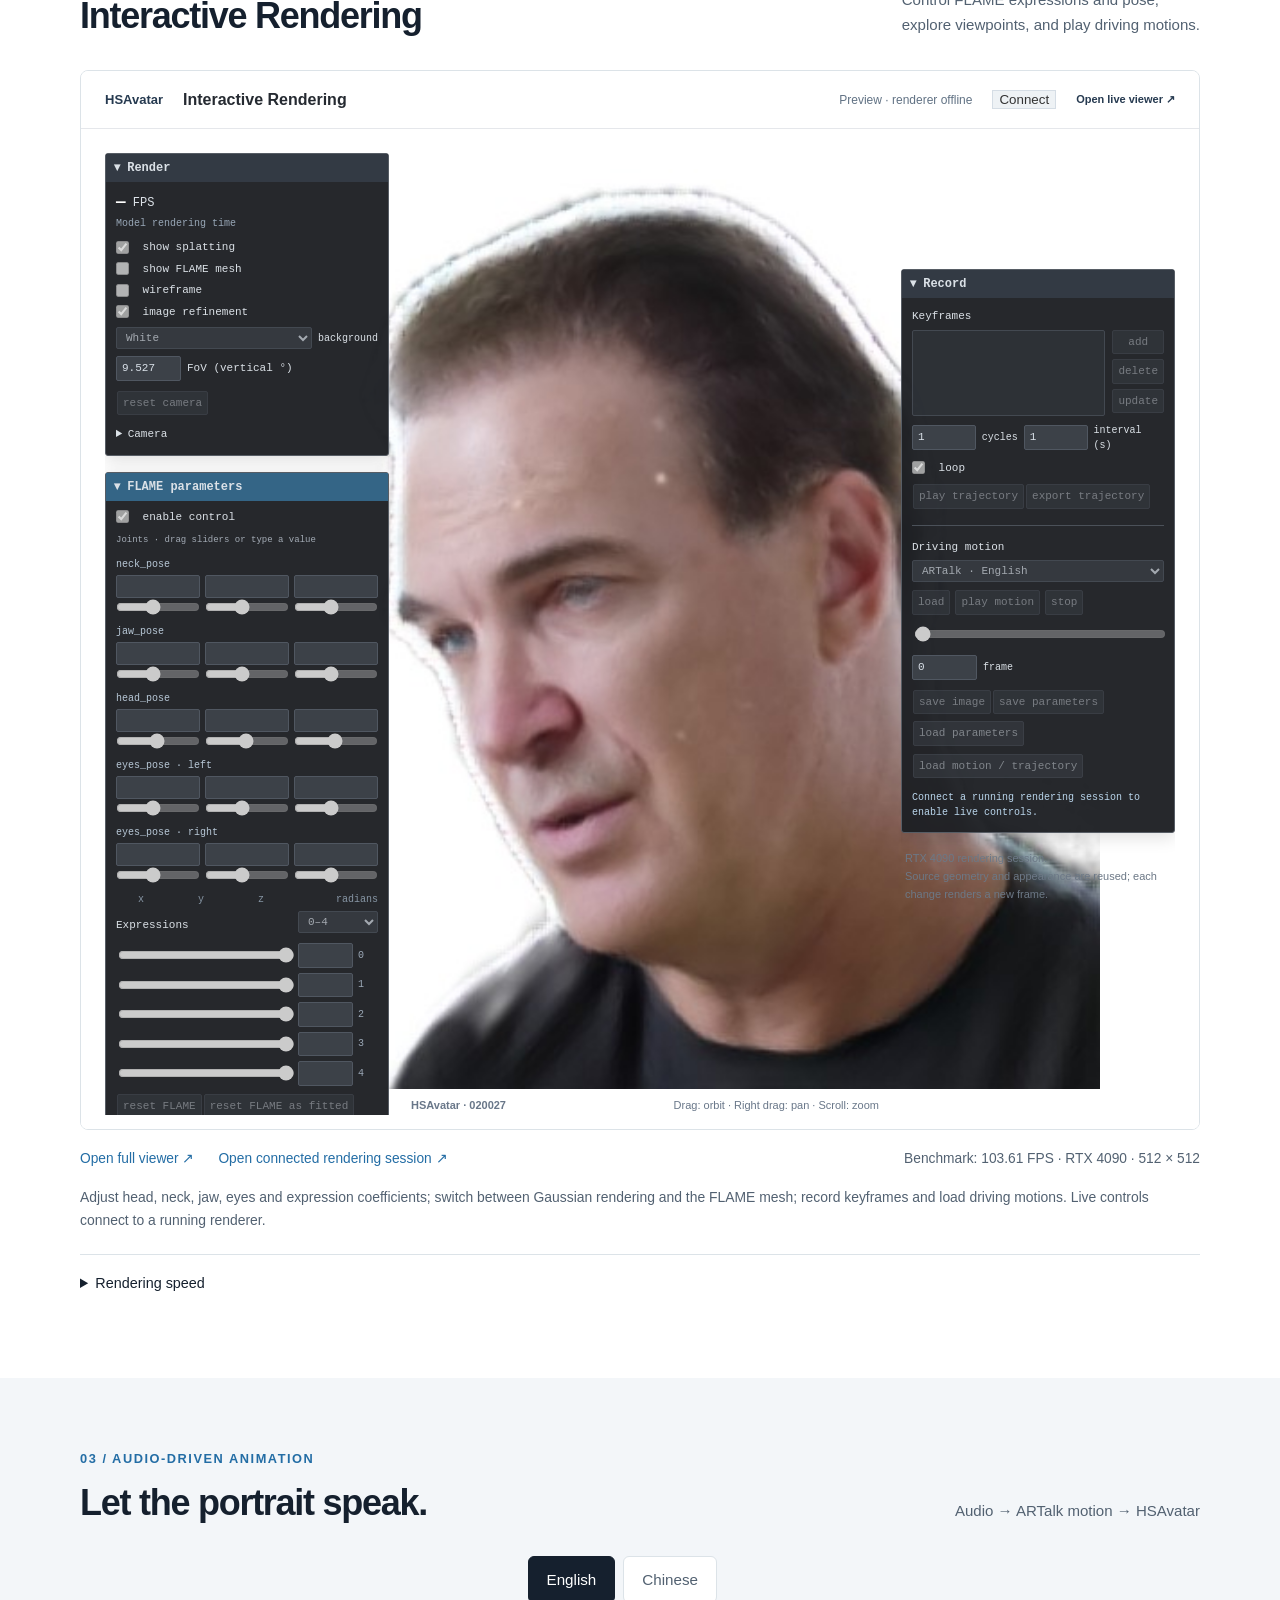
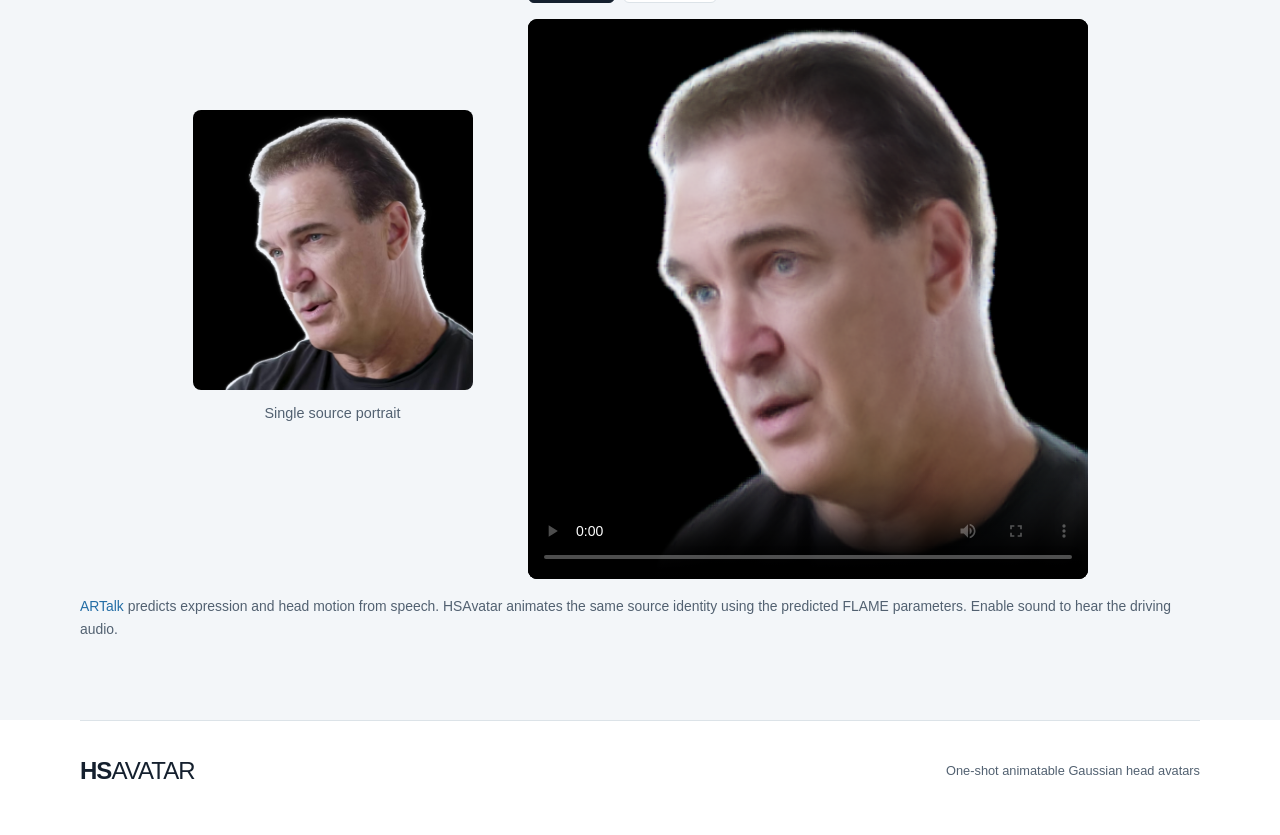
==== commit b91a58b7: "Clarify live-session setup and rendering benchmark labels" ====
--- a/index.html
+++ b/index.html
@@ -47,7 +47,7 @@
 
 <section id="interactive" class="wrap interactive-section"><div class="section-title"><div><p class="eyebrow">02 / INTERACTIVE CONTROL</p><h2>Interactive Rendering</h2></div><p>Control FLAME expressions and pose,<br>explore viewpoints, and play driving motions.</p></div>
 <iframe class="live-viewer" src="viewer/index.html" title="HSAvatar interactive rendering controls" loading="lazy" allow="local-network-access"></iframe>
-<div class="viewer-toolbar"><a href="viewer/index.html" target="_blank" rel="noopener">Open full viewer ↗</a><a href="http://127.0.0.1:8877/" target="_blank" rel="noopener">Open connected rendering session ↗</a><span>103.61 FPS · RTX 4090 · 512 × 512</span></div>
+<div class="viewer-toolbar"><a href="viewer/index.html" target="_blank" rel="noopener">Open full viewer ↗</a><a href="http://127.0.0.1:8877/" target="_blank" rel="noopener">Open connected rendering session ↗</a><span>Benchmark: 103.61 FPS · RTX 4090 · 512 × 512</span></div>
 <p class="caption">Adjust head, neck, jaw, eyes and expression coefficients; switch between Gaussian rendering and the FLAME mesh; record keyframes and load driving motions. Live controls connect to a running renderer.</p>
 <details><summary>Rendering speed</summary><p>Measured on one NVIDIA RTX 4090 at 512 × 512, batch size 1, FP32. 1,440 timed renders across English and Chinese motion sequences, with 30 warm-up frames per clip and three rounds. Mean 9.65 ms/frame; P95 9.71 ms. Includes target deformation, Gaussian rendering, NAFNet refinement and alpha composition. Source initialization (46.10 ms, warm mean) and ARTalk audio-to-motion are measured separately; I/O and video encoding are excluded.</p><p><a href="assets/demos/benchmark.json">View benchmark measurements</a></p></details>
 </section>
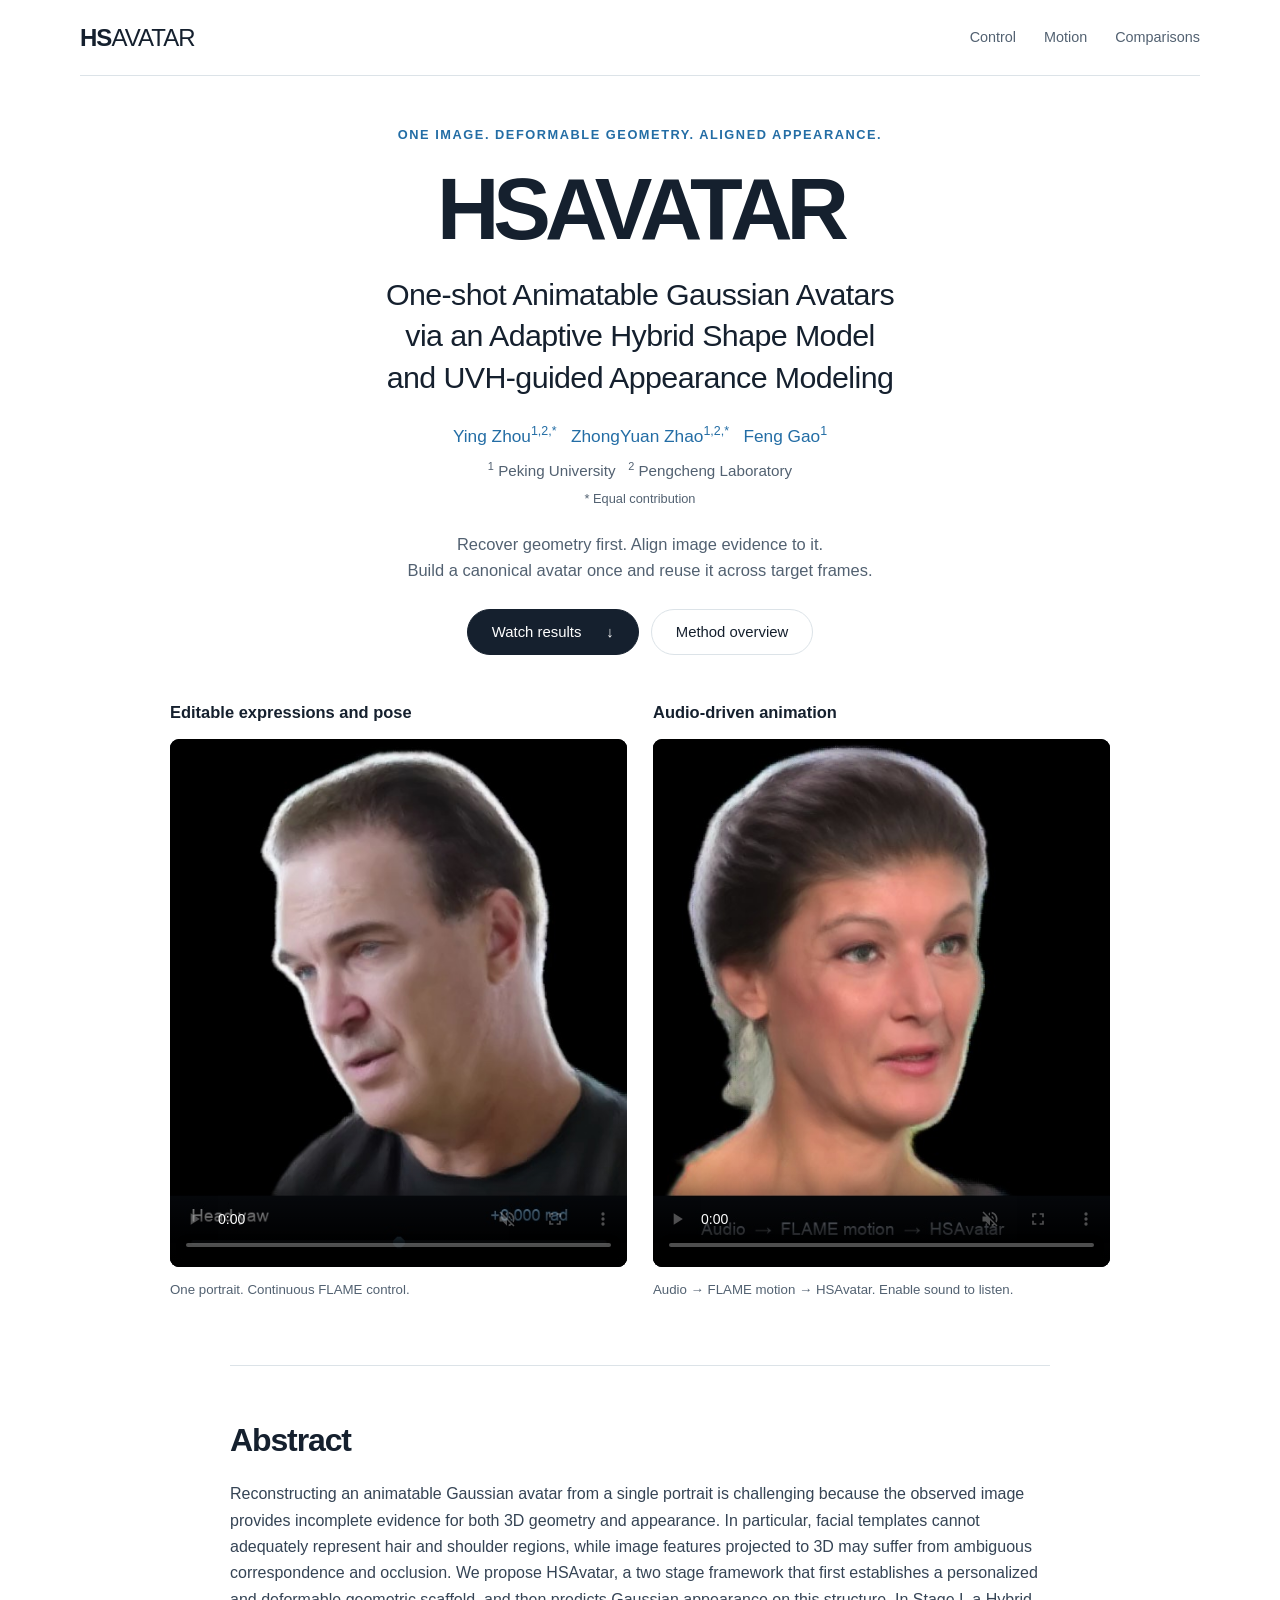
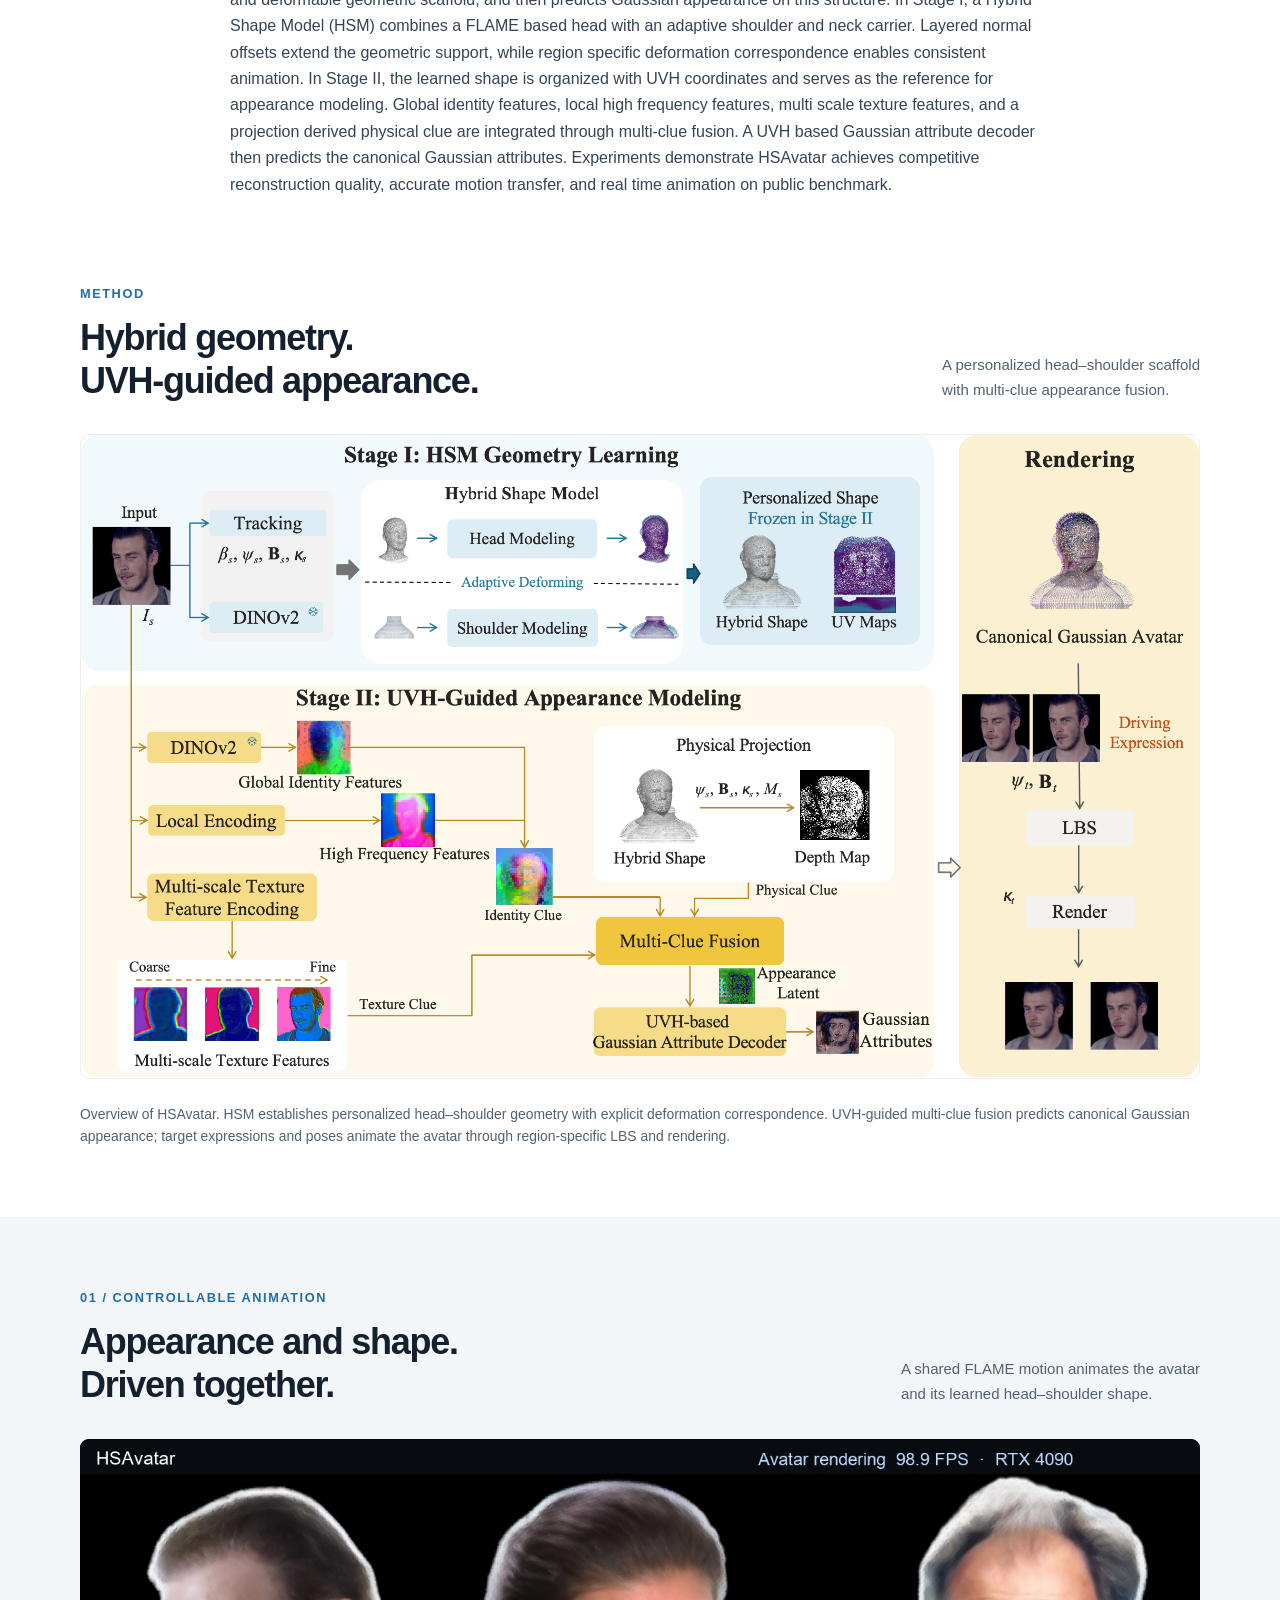
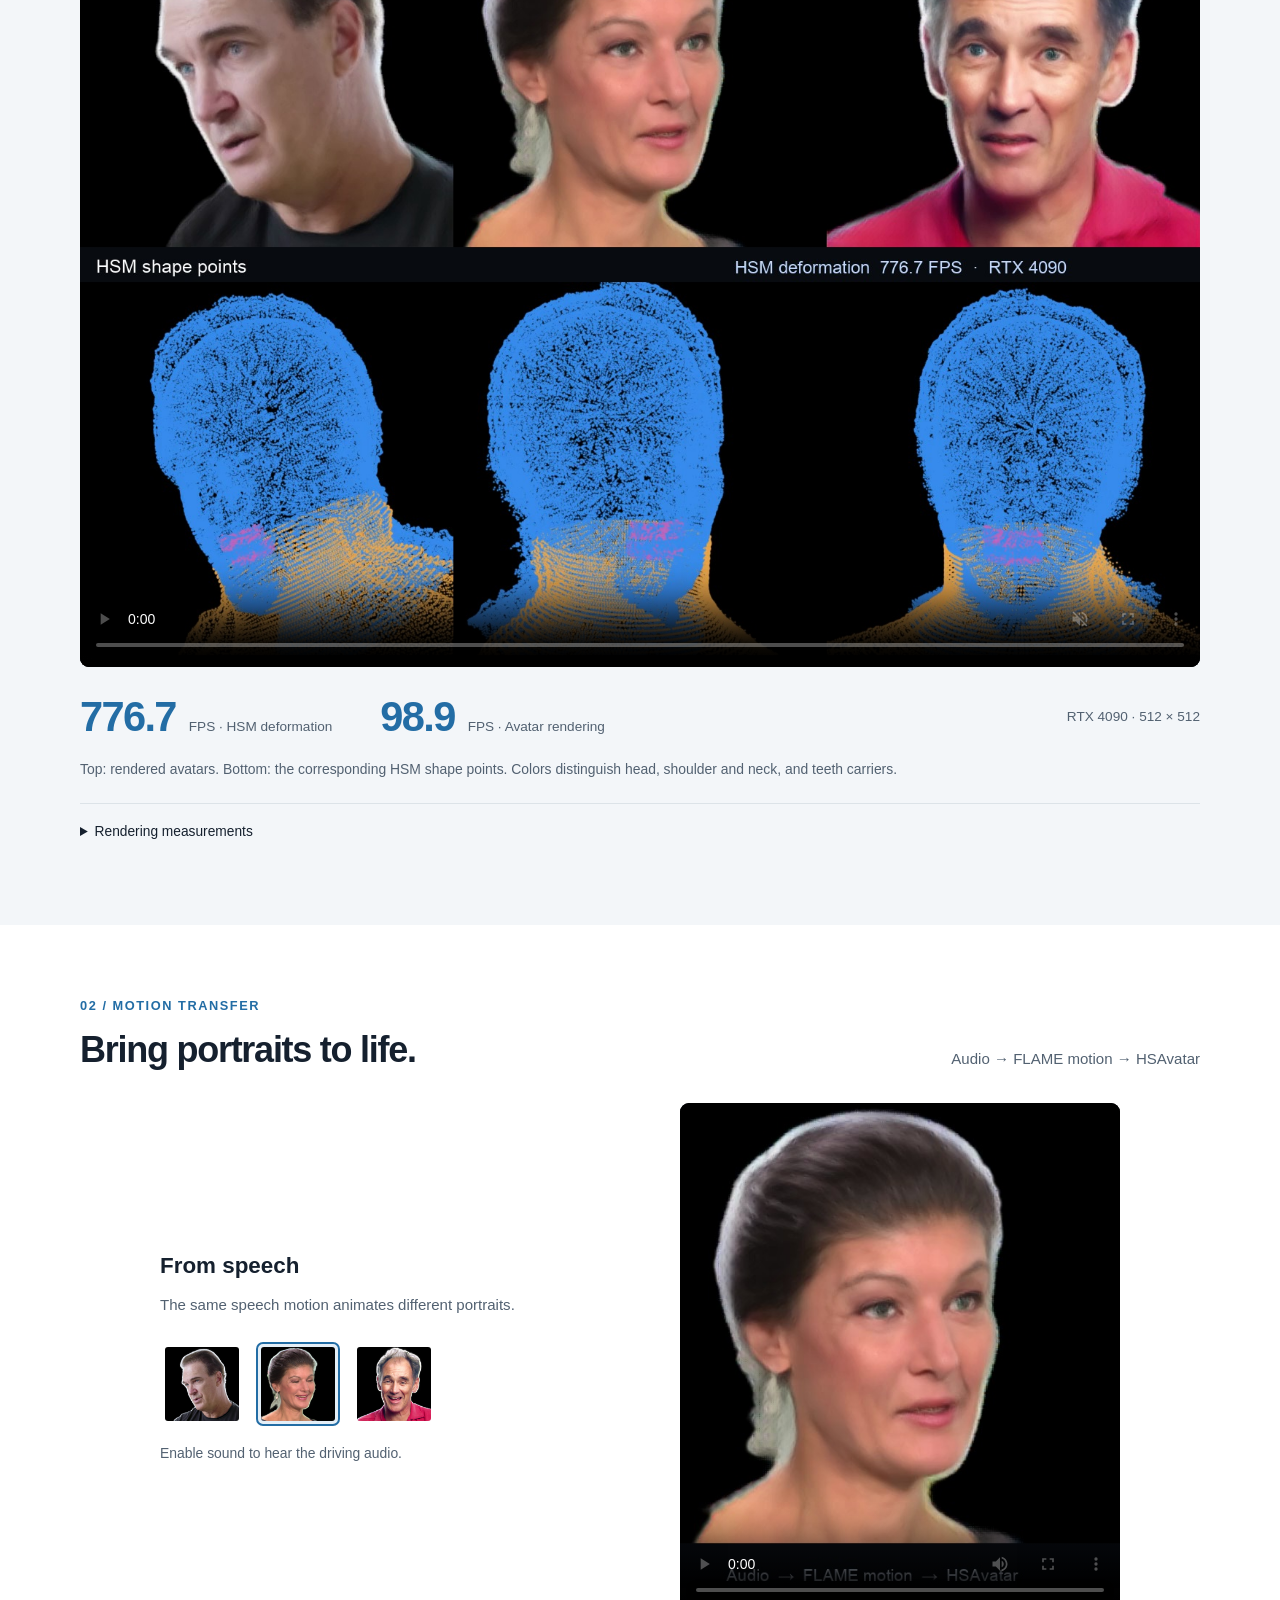
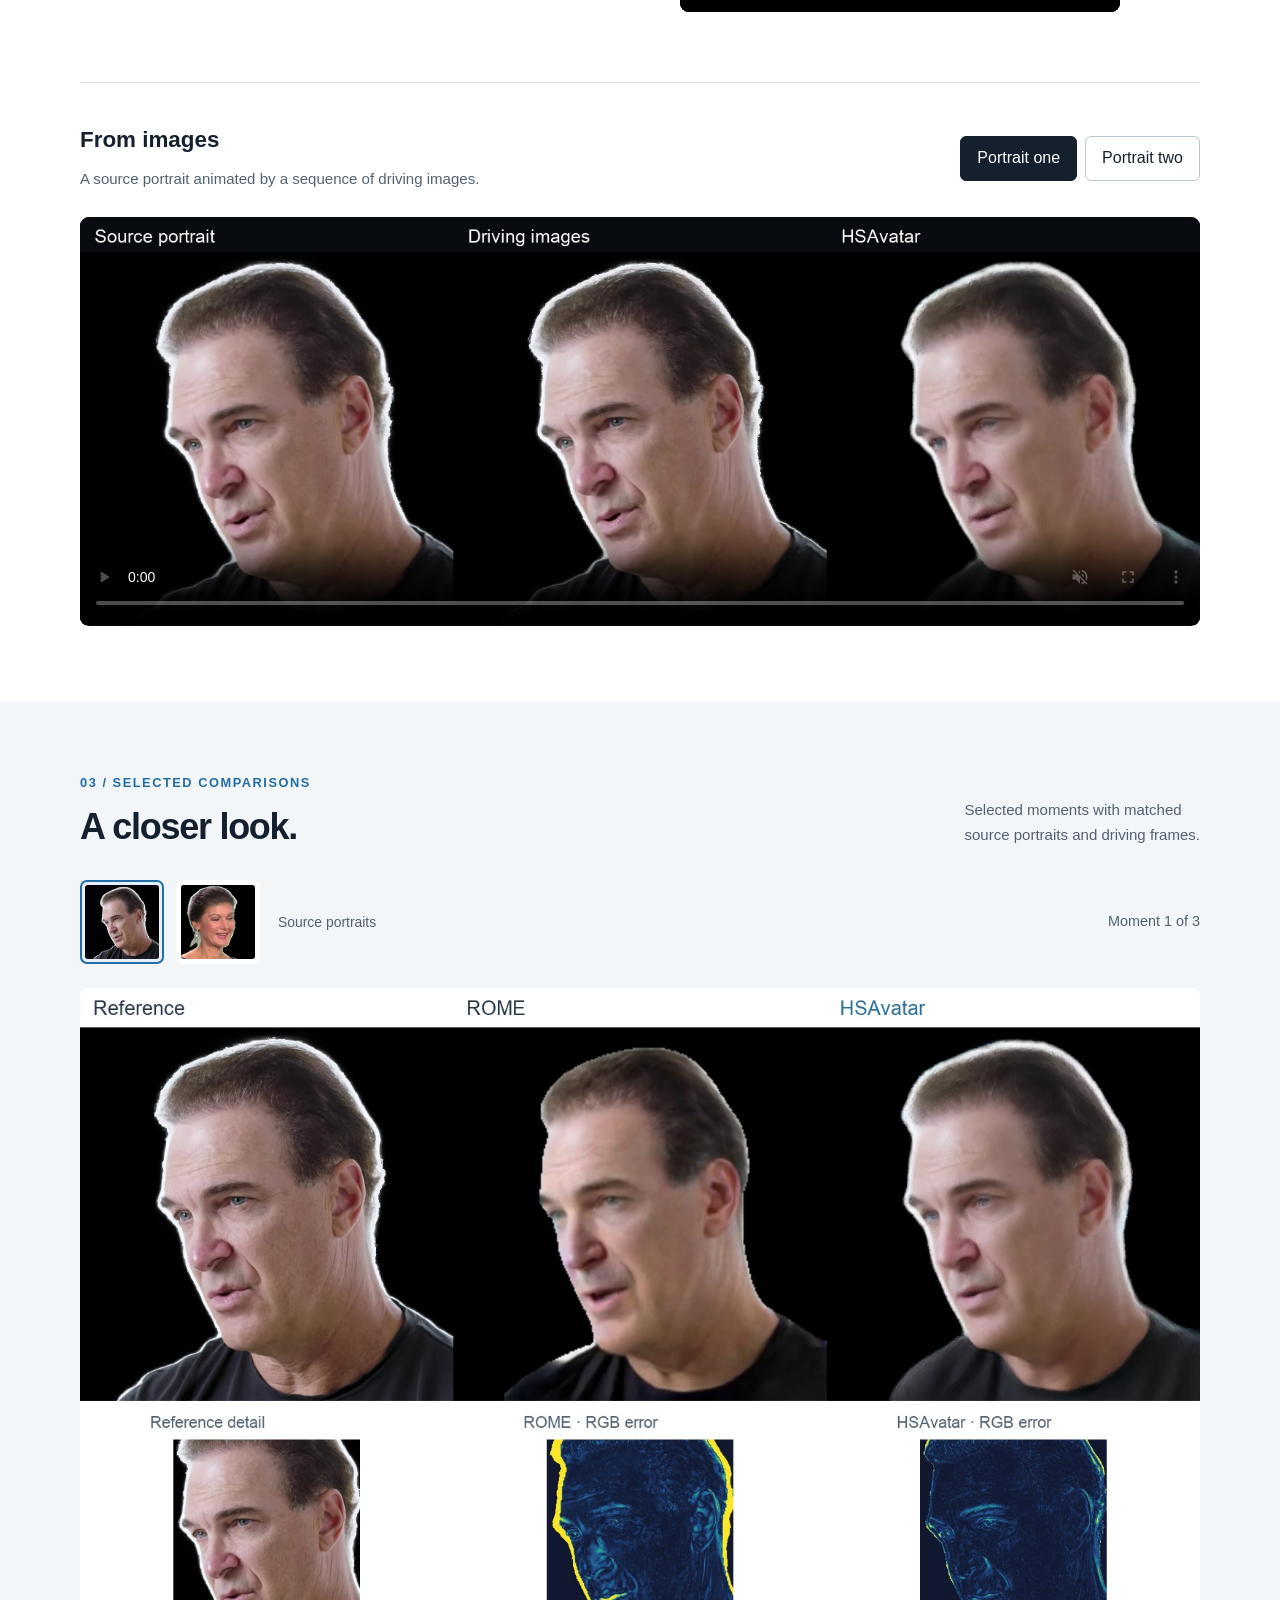
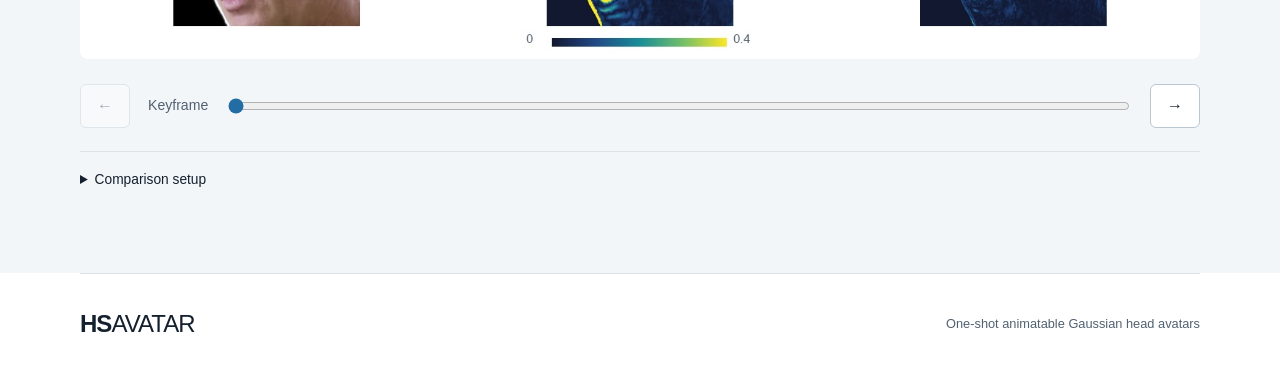
==== commit 4e32fdda: "Present offline avatar demos and curated test-set comparisons" ====
--- a/index.html
+++ b/index.html
@@ -6,56 +6,50 @@
 <title>HSAVATAR — One-shot Animatable Gaussian Avatars via an Adaptive Hybrid Shape Model and UVH-guided Appearance Modeling</title>
 <meta name="description" content="HSAVATAR reconstructs one-shot animatable Gaussian avatars using an adaptive hybrid shape model and UVH-guided appearance modeling.">
 <link rel="icon" href="favicon.svg" type="image/svg+xml"><link rel="stylesheet" href="style.css">
-<script src="samples.js" defer></script><script src="app.js" defer></script>
+<script src="app.js" defer></script>
 </head>
 <body>
 <a class="skip" href="#main">Skip to content</a>
-<header class="topbar"><a class="wordmark" href="#">HS<span>AVATAR</span></a><nav aria-label="Page sections"><a href="#results">Comparisons</a><a href="#interactive">Interaction</a><a href="#audio">Audio</a></nav></header>
+<header class="topbar"><a class="wordmark" href="#">HS<span>AVATAR</span></a><nav aria-label="Page sections"><a href="#control">Control</a><a href="#motion">Motion</a><a href="#results">Comparisons</a></nav></header>
 <main id="main">
 <section class="hero wrap" aria-labelledby="title">
 <p class="eyebrow">ONE IMAGE. DEFORMABLE GEOMETRY. ALIGNED APPEARANCE.</p>
 <h1 id="title"><span class="brand">HSAVATAR</span><span class="paper-title">One-shot Animatable Gaussian Avatars<br class="desktop-break"> via an Adaptive Hybrid Shape Model<br class="desktop-break"> and UVH-guided Appearance Modeling</span></h1>
 <p class="authors">Ying Zhou<sup>1,2,*</sup> &nbsp; ZhongYuan Zhao<sup>1,2,*</sup> &nbsp; Feng Gao<sup>1</sup></p><p class="affiliations"><sup>1</sup> Peking University &nbsp; <sup>2</sup> Pengcheng Laboratory</p><p class="equal-contribution">* Equal contribution</p>
 <p class="intro">Recover geometry first. Align image evidence to it.<br>Build a canonical avatar once and reuse it across target frames.</p>
-<div class="resource-links"><a class="primary" href="#results">Watch results <span aria-hidden="true">↓</span></a><a href="#method">Method overview</a></div>
+<div class="resource-links"><a class="primary" href="#control">Watch results <span aria-hidden="true">↓</span></a><a href="#method">Method overview</a></div>
+<div class="teasers">
+<figure><figcaption>Editable expressions and pose</figcaption><video controls autoplay muted loop playsinline preload="metadata" poster="assets/showcase/flame-control-poster.jpg" aria-label="FLAME head rotation and jaw control demonstration"><source src="assets/showcase/flame-control.mp4" type="video/mp4"></video><p>One portrait. Continuous FLAME control.</p></figure>
+<figure><figcaption>Audio-driven animation</figcaption><video controls autoplay muted loop playsinline preload="metadata" poster="assets/showcase/speech-1-poster.jpg" aria-label="Audio driven portrait animation"><source src="assets/showcase/speech-1.mp4" type="video/mp4"></video><p>Audio → FLAME motion → HSAvatar. Enable sound to listen.</p></figure>
+</div>
 </section>
 <section id="abstract" class="abstract narrow" aria-labelledby="abstract-title"><h2 id="abstract-title">Abstract</h2><p>Reconstructing an animatable Gaussian avatar from a single portrait is challenging because the observed image provides incomplete evidence for both 3D geometry and appearance. In particular, facial templates cannot adequately represent hair and shoulder regions, while image features projected to 3D may suffer from ambiguous correspondence and occlusion. We propose HSAvatar, a two stage framework that first establishes a personalized and deformable geometric scaffold, and then predicts Gaussian appearance on this structure. In Stage I, a Hybrid Shape Model (HSM) combines a FLAME based head with an adaptive shoulder and neck carrier. Layered normal offsets extend the geometric support, while region specific deformation correspondence enables consistent animation. In Stage II, the learned shape is organized with UVH coordinates and serves as the reference for appearance modeling. Global identity features, local high frequency features, multi scale texture features, and a projection derived physical clue are integrated through multi-clue fusion. A UVH based Gaussian attribute decoder then predicts the canonical Gaussian attributes. Experiments demonstrate HSAvatar achieves competitive reconstruction quality, accurate motion transfer, and real time animation on public benchmark.</p></section>
 <section id="method" class="wrap method-section"><div class="section-title"><div><p class="eyebrow">METHOD</p><h2>Hybrid geometry.<br>UVH-guided appearance.</h2></div><p>A personalized head–shoulder scaffold<br>with multi-clue appearance fusion.</p></div>
 <a href="assets/method-overview.png" class="method-image" aria-label="Open full-resolution method overview"><img src="assets/method-overview.png" width="2124" height="1220" loading="lazy" alt="HSAvatar overview: HSM Geometry Learning, UVH-Guided Appearance Modeling, and rendering through target-driven LBS."></a>
 <p class="caption">Overview of HSAvatar. HSM establishes personalized head–shoulder geometry with explicit deformation correspondence. UVH-guided multi-clue fusion predicts canonical Gaussian appearance; target expressions and poses animate the avatar through region-specific LBS and rendering.</p></section>
-<section id="results" class="result-section"><div class="wrap">
-<div class="section-title"><div><p class="eyebrow">01 / COMPARISONS</p><h2>Video comparisons</h2></div><p>Matched source and driving frames.<br>Play the sequence, then inspect selected moments.</p></div>
-<div class="video-comparison"><div class="video-labels"><span>Driving / reference</span><span>ROME</span><span class="accent">HSAvatar · Ours</span></div>
-<video id="comparison-video" controls playsinline preload="metadata" poster="assets/demos/comparison-poster.jpg"><source src="assets/demos/comparison.mp4" type="video/mp4"></video>
-<div class="video-toolbar"><span>Identity 020000 · Source frame 0</span><label><input id="keyframe-hold" type="checkbox"> Pause at keyframes</label></div>
-<div class="keyframes" aria-label="Comparison keyframes"><button type="button" data-frame="20" data-caption="Frame 20 · 0.80s. Top: matched full frames. Below: reference detail and mean absolute RGB error in the same crop, over reference foreground using a shared 0–0.4 scale. Keyframes are evenly spaced." aria-pressed="false">T1 · 0.80s</button><button type="button" data-frame="40" data-caption="Frame 40 · 1.60s. Top: matched full frames. Below: reference detail and mean absolute RGB error in the same crop, over reference foreground using a shared 0–0.4 scale. Keyframes are evenly spaced." aria-pressed="false">T2 · 1.60s</button><button type="button" data-frame="60" data-caption="Frame 60 · 2.40s. Top: matched full frames. Below: reference detail and mean absolute RGB error in the same crop, over reference foreground using a shared 0–0.4 scale. Keyframes are evenly spaced." aria-pressed="false">T3 · 2.40s</button><button type="button" data-frame="80" data-caption="Frame 80 · 3.20s. Top: matched full frames. Below: reference detail and mean absolute RGB error in the same crop, over reference foreground using a shared 0–0.4 scale. Keyframes are evenly spaced." aria-pressed="false">T4 · 3.20s</button></div>
-<div id="keyframe-detail" hidden><img id="detail-image" width="1536" height="768" alt="Matched keyframe and absolute RGB error against the reference"><p class="caption" id="detail-caption"></p></div>
-<p class="caption">A continuous frame sequence with a shared source portrait and matched driving frames, displayed at 25 fps. Keyframes provide closer views and reference-based error maps.</p><details><summary>Video comparison setup</summary><p>Identity 020000, source frame 0, consecutive frames 0–99. ROME uses its official inference and predicted foreground mask; its native 256 × 256 result is resized to 512 × 512. HSAvatar includes final refinement and alpha composition. Both are displayed on black. Error maps use reference-foreground pixels and the same scale.</p></details></div>
-<details class="archived-comparisons"><summary>More identities and methods</summary>
-<div class="mode-switch" role="group" aria-label="Reenactment mode"><button type="button" data-mode="self" aria-pressed="true">Self-reenactment</button><button type="button" data-mode="cross" aria-pressed="false">Cross-reenactment</button></div>
-<div class="explorer-controls"><div id="samples" class="samples" role="group" aria-label="Choose an identity"><button class="sample-button" type="button" data-index="0" aria-pressed="true" aria-label="Show source 020043"><img src="assets/self/2161_020043_00000035_Source.png" alt="Source, source 020043, driver 020043, target frame 35" width="512" height="512" loading="lazy"><span>020043</span></button><button class="sample-button" type="button" data-index="1" aria-pressed="false" aria-label="Show source 020026"><img src="assets/self/1314_020026_00000050_Source.png" alt="Source, source 020026, driver 020026, target frame 50" width="512" height="512" loading="lazy"><span>020026</span></button><button class="sample-button" type="button" data-index="2" aria-pressed="false" aria-label="Show source 020027"><img src="assets/self/self_1383_020027_00000072_Source.png" alt="Source, source 020027, driver 020027, target frame 72" width="512" height="512" loading="lazy"><span>020027</span></button><button class="sample-button" type="button" data-index="3" aria-pressed="false" aria-label="Show source 020040"><img src="assets/self/2013_020040_00000047_Source.png" alt="Source, source 020040, driver 020040, target frame 47" width="512" height="512" loading="lazy"><span>020040</span></button></div><label class="baseline-label" for="baseline">Comparison method<select id="baseline"><option>Portrait4D</option><option>ROME</option><option>OTAvatar</option><option>HunyuanPortrait</option><option>UIKA</option></select></label></div>
-<div class="comparison" id="comparison">
-<figure><figcaption>Source image</figcaption><img src="assets/self/2161_020043_00000035_Source.png" alt="Source, source 020043, driver 020043, target frame 35" width="512" height="512" id="source-image" loading="lazy"></figure>
-<figure><figcaption id="driver-title">Driving / ground truth</figcaption><img src="assets/self/2161_020043_00000035_Driver.png" alt="Driver, source 020043, driver 020043, target frame 35" width="512" height="512" id="driver-image" loading="lazy"></figure>
-<figure><figcaption id="baseline-title">Portrait4D</figcaption><img src="assets/self/2161_020043_00000035_Portrait4D.png" alt="Portrait4D, source 020043, driver 020043, target frame 35" width="512" height="512" id="baseline-image" loading="lazy"></figure>
-<figure class="ours"><figcaption>HSAVATAR <span>Ours</span></figcaption><img src="assets/self/2161_020043_00000035_Ours.png" alt="Ours, source 020043, driver 020043, target frame 35" width="512" height="512" id="ours-image" loading="lazy"></figure>
-</div><p id="sample-caption" class="caption" aria-live="polite">Source 020043 · Frame 0 · Target frame 35</p>
-<p class="figure-link"><a id="full-comparison" href="assets/self-comparison.png" target="_blank" rel="noopener">View comparison with all methods ↗</a></p>
-<details><summary>Experimental setup</summary><p>Each avatar uses source frame 0. Self-reenactment uses a target frame of the same identity as the driving reference and ground truth. Cross-reenactment transfers motion from a different identity.</p><p>Comparisons use the same source and driving frames across methods. Images retain each method's native preprocessing and use MODNet foreground compositing for display.</p></details>
-<noscript><p>The first self-reenactment example is shown above. Enable JavaScript to switch identities, methods and driving modes.</p></noscript></details>
+<section id="control" class="tinted result-section"><div class="wrap">
+<div class="section-title"><div><p class="eyebrow">01 / CONTROLLABLE ANIMATION</p><h2>Appearance and shape.<br>Driven together.</h2></div><p>A shared FLAME motion animates the avatar<br>and its learned head–shoulder shape.</p></div>
+<video class="wide-video" controls muted playsinline preload="metadata" poster="assets/showcase/hsm-animation-poster.jpg" aria-label="Three avatars and their HSM shape points driven by the same motion"><source src="assets/showcase/hsm-animation.mp4" type="video/mp4"></video>
+<div class="performance"><p><strong>776.7</strong><span>FPS · HSM deformation</span></p><p><strong>98.9</strong><span>FPS · Avatar rendering</span></p><span class="hardware">RTX 4090 · 512 × 512</span></div>
+<p class="caption">Top: rendered avatars. Bottom: the corresponding HSM shape points. Colors distinguish head, shoulder and neck, and teeth carriers.</p>
+<details><summary>Rendering measurements</summary><p>Measured on one RTX 4090 at 512 × 512, batch size 1, FP32, with the source avatar cached. Three test portraits and three runs of 240 frames give 2,160 timed frames per path, following 30 warm-up frames per portrait. HSM deformation averages 1.29 ms; complete avatar rendering averages 10.11 ms. The former measures target geometry deformation; the latter includes deformation, Gaussian rendering, NAFNet refinement and alpha composition. Measurements use the bounded FLAME control sequences. Source initialization, I/O and video encoding are excluded.</p><p><a href="assets/showcase/benchmark.json">View measurements</a></p></details>
 </div></section>
-
-<section id="interactive" class="wrap interactive-section"><div class="section-title"><div><p class="eyebrow">02 / INTERACTIVE CONTROL</p><h2>Interactive Rendering</h2></div><p>Control FLAME expressions and pose,<br>explore viewpoints, and play driving motions.</p></div>
-<iframe class="live-viewer" src="viewer/index.html" title="HSAvatar interactive rendering controls" loading="lazy" allow="local-network-access"></iframe>
-<div class="viewer-toolbar"><a href="viewer/index.html" target="_blank" rel="noopener">Open full viewer ↗</a><a href="http://127.0.0.1:8877/" target="_blank" rel="noopener">Open connected rendering session ↗</a><span>Benchmark: 103.61 FPS · RTX 4090 · 512 × 512</span></div>
-<p class="caption">Adjust head, neck, jaw, eyes and expression coefficients; switch between Gaussian rendering and the FLAME mesh; record keyframes and load driving motions. Live controls connect to a running renderer.</p>
-<details><summary>Rendering speed</summary><p>Measured on one NVIDIA RTX 4090 at 512 × 512, batch size 1, FP32. 1,440 timed renders across English and Chinese motion sequences, with 30 warm-up frames per clip and three rounds. Mean 9.65 ms/frame; P95 9.71 ms. Includes target deformation, Gaussian rendering, NAFNet refinement and alpha composition. Source initialization (46.10 ms, warm mean) and ARTalk audio-to-motion are measured separately; I/O and video encoding are excluded.</p><p><a href="assets/demos/benchmark.json">View benchmark measurements</a></p></details>
+<section id="motion" class="wrap motion-section">
+<div class="section-title"><div><p class="eyebrow">02 / MOTION TRANSFER</p><h2>Bring portraits to life.</h2></div><p>Audio → FLAME motion → HSAvatar</p></div>
+<div class="speech-layout"><div><h3>From speech</h3><p class="description">The same speech motion animates different portraits.</p><div class="portrait-picker" role="group" aria-label="Choose a speech portrait">
+<button type="button" data-speech="0" aria-pressed="false" aria-label="Speech portrait one"><img src="assets/showcase/portrait-0.png" width="512" height="512" alt="First source portrait"></button>
+<button type="button" data-speech="1" aria-pressed="true" aria-label="Speech portrait two"><img src="assets/showcase/portrait-1.png" width="512" height="512" alt="Second source portrait"></button>
+<button type="button" data-speech="2" aria-pressed="false" aria-label="Speech portrait three"><img src="assets/showcase/portrait-2.png" width="512" height="512" alt="Third source portrait"></button>
+</div><p class="caption">Enable sound to hear the driving audio.</p></div>
+<video id="speech-video" controls playsinline preload="metadata" poster="assets/showcase/speech-1-poster.jpg" aria-label="Selected audio driven avatar"><source src="assets/showcase/speech-1.mp4" type="video/mp4"></video></div>
+<div class="image-driving"><div class="subheading"><div><h3>From images</h3><p class="description">A source portrait animated by a sequence of driving images.</p></div><div class="pill-picker" role="group" aria-label="Choose an image driving example"><button type="button" data-image="0" aria-pressed="true">Portrait one</button><button type="button" data-image="1" aria-pressed="false">Portrait two</button></div></div>
+<video id="image-video" controls muted playsinline preload="metadata" poster="assets/showcase/image-driven-0-poster.jpg" aria-label="Source portrait, driving images and HSAvatar result"><source src="assets/showcase/image-driven-0.mp4" type="video/mp4"></video></div>
 </section>
-<section id="audio" class="audio-section"><div class="wrap"><div class="section-title"><div><p class="eyebrow">03 / AUDIO-DRIVEN ANIMATION</p><h2>Let the portrait speak.</h2></div><p>Audio → ARTalk motion → HSAvatar</p></div>
-<div class="audio-grid"><div class="audio-source"><img src="assets/demos/source.png" width="512" height="512" loading="lazy" alt="Source portrait, identity 020027"><span>Single source portrait</span></div><div class="audio-player"><div class="mode-switch" role="group" aria-label="Speech example"><button data-audio="eng1" aria-pressed="true">English</button><button data-audio="cn1" aria-pressed="false">Chinese</button></div><video id="audio-video" controls playsinline preload="metadata" poster="assets/demos/eng1_poster.png"><source src="assets/demos/eng1.mp4" type="video/mp4"></video></div></div>
-<p class="caption"><a href="https://github.com/xg-chu/ARTalk">ARTalk</a> predicts expression and head motion from speech. HSAvatar animates the same source identity using the predicted FLAME parameters. Enable sound to hear the driving audio.</p>
+<section id="results" class="tinted result-section"><div class="wrap">
+<div class="section-title"><div><p class="eyebrow">03 / SELECTED COMPARISONS</p><h2>A closer look.</h2></div><p>Selected moments with matched<br>source portraits and driving frames.</p></div>
+<div class="comparison-toolbar"><div class="portrait-picker" role="group" aria-label="Choose a comparison portrait"><button type="button" data-comparison="0" aria-pressed="true" aria-label="Comparison portrait one"><img src="assets/showcase/portrait-0.png" width="512" height="512" alt="First comparison source portrait"></button><button type="button" data-comparison="1" aria-pressed="false" aria-label="Comparison portrait two"><img src="assets/showcase/portrait-1.png" width="512" height="512" alt="Second comparison source portrait"></button></div><span class="caption">Source portraits</span><output id="moment-label" aria-live="polite">Moment 1 of 3</output></div>
+<img class="keyframe-image" id="comparison-image" src="assets/showcase/comparison-0-0.jpg" width="1536" height="920" loading="lazy" alt="Matched reference, ROME and HSAvatar keyframe, with facial detail and RGB error maps">
+<div class="timeline"><button id="previous-moment" type="button" aria-label="Previous keyframe">←</button><label for="keyframe-slider">Keyframe</label><input id="keyframe-slider" type="range" min="0" max="2" step="1" value="0" aria-label="Selected comparison keyframe"><button id="next-moment" type="button" aria-label="Next keyframe">→</button></div>
+<details><summary>Comparison setup</summary><p>The examples use the same source and target frames for both methods. ROME uses its official inference pipeline; HSAvatar uses the final refined output. Facial-detail error maps use mean absolute RGB error over the reference foreground, with a shared 0–0.4 scale.</p></details>
 </div></section>
-
-</main>
-<footer class="wrap"><a class="wordmark" href="#">HS<span>AVATAR</span></a><p>One-shot animatable Gaussian head avatars</p></footer>
-</body></html>+</main><footer class="wrap"><a class="wordmark" href="#">HS<span>AVATAR</span></a><p>One-shot animatable Gaussian head avatars</p></footer></body></html>
--- a/style.css
+++ b/style.css
@@ -1,9 +1,5 @@
-:root{--ink:#15202e;--muted:#526171;--blue:#236da5;--line:#dce3e8;--light:#f3f6f9;--gold:#d7a533;color-scheme:light;font-family:Inter,-apple-system,BlinkMacSystemFont,"Segoe UI",Arial,sans-serif;color:var(--ink);font-size:16px;line-height:1.65}*{box-sizing:border-box}body{margin:0;background:#fff}a{color:var(--blue);text-decoration:none}a:hover{text-decoration:underline}a:focus-visible,button:focus-visible,select:focus-visible,summary:focus-visible{outline:3px solid #237dbb;outline-offset:5px}img{max-width:100%;height:auto;display:block}figure{margin:0}h1,h2,h3,p{margin:0}h2{font-size:2.25rem;line-height:1.2;letter-spacing:-.035em;font-weight:650}h3{font-size:1.12rem;line-height:1.35}.wrap{width:min(1120px,calc(100% - 64px));margin:auto}.narrow{width:min(800px,calc(100% - 64px));margin:auto}.draft{text-align:center;font-size:.8rem;letter-spacing:.04em;background:#edf3f8;color:#45627b;padding:7px 16px}.topbar{width:min(1120px,calc(100% - 64px));margin:auto;min-height:76px;display:flex;align-items:center;justify-content:space-between;border-bottom:1px solid var(--line)}.wordmark{font-weight:750;letter-spacing:-.04em;font-size:1.5rem;color:var(--ink)}.wordmark span{font-weight:450}.topbar nav{display:flex;gap:28px;font-size:.9rem}.topbar nav a{color:var(--muted)}.hero{text-align:center;padding-top:48px;padding-bottom:55px}.eyebrow{font-size:.8rem;font-weight:650;letter-spacing:.12em;color:var(--blue);margin-bottom:18px}.brand{display:block;font-size:clamp(3.6rem,7vw,5.4rem);font-weight:750;line-height:1.08;letter-spacing:-.07em}.paper-title{display:block;margin-top:18px;font-size:clamp(1.3rem,2.5vw,1.9rem);font-weight:520;letter-spacing:-.02em;line-height:1.35}.intro{font-size:1.06rem;color:var(--muted);margin-top:22px;line-height:1.6}.hero-gallery{display:grid;grid-template-columns:repeat(4,1fr);gap:12px;margin-top:36px}.hero-pair{position:relative;border-radius:8px;overflow:hidden;background:#060709;text-align:left}.hero-pair>img{width:100%;aspect-ratio:1;object-fit:contain}.hero-pair figcaption{color:#fff;font-size:.82rem;display:flex;justify-content:space-between;padding:10px 13px;background:#15202e}.hero-pair figcaption span{color:#adbed0}.source-inset{position:absolute;top:10px;left:10px;width:27%;border:2px solid #fff;border-radius:4px;overflow:hidden;box-shadow:0 2px 10px #0004}.source-inset span{font-size:.75rem;line-height:1.5;display:block;background:#fff;color:#222;text-align:center}.caption{font-size:.87rem;line-height:1.6;color:var(--muted);margin-top:16px}.centered{text-align:center}.resource-links{display:flex;justify-content:center;gap:12px;flex-wrap:wrap;margin-top:25px}.resource-links a{display:inline-flex;gap:25px;align-items:center;border:1px solid var(--line);padding:10px 24px;border-radius:28px;font-size:.93rem;color:var(--ink)}.resource-links .primary{background:var(--ink);color:#fff;border-color:var(--ink)}.abstract{padding:55px 0 75px;border-top:1px solid var(--line)}.abstract p:not(.eyebrow){margin-top:22px;color:#354455}.abstract h2{font-size:2rem}.result-section{background:var(--light);padding:68px 0}.section-title{display:flex;justify-content:space-between;align-items:end;gap:32px;margin-bottom:32px}.section-title .eyebrow{margin-bottom:12px}.section-title>p{color:var(--muted);font-size:.94rem}.explorer-controls{display:flex;justify-content:space-between;align-items:center;gap:24px;margin-bottom:23px}.samples{display:flex;gap:10px}.sample-button{font:inherit;cursor:pointer;width:65px;background:#fff;border:2px solid transparent;padding:3px;border-radius:7px;position:relative;overflow:hidden}.sample-button img{border-radius:3px}.sample-button span{display:block;font-size:.76rem;line-height:1.5}.sample-button[aria-pressed=true]{border-color:var(--blue);background:#e5eff7}.baseline-label{display:flex;align-items:center;gap:12px;color:var(--muted);font-size:.88rem}select{font:inherit;border:1px solid #b6c5d1;border-radius:5px;background:#fff;color:var(--ink);padding:10px 12px;min-height:44px}.comparison{display:grid;grid-template-columns:repeat(4,minmax(0,1fr));gap:12px}.comparison figure{min-width:0}.comparison figcaption{font-size:.88rem;padding:8px 0;display:flex;justify-content:space-between;gap:5px;align-items:center;min-height:42px}.comparison .ours figcaption{color:var(--blue);font-weight:700}.comparison figcaption span{font-size:.75rem;font-weight:500;background:#dcecf7;padding:0 8px;border-radius:3px}.comparison img{border-radius:4px;background:#000;width:100%}details{border-top:1px solid var(--line);margin-top:23px;padding-top:17px;font-size:.9rem;color:var(--muted)}summary{cursor:pointer;color:var(--ink);min-height:28px}details p{margin-top:12px}.method-section{padding-top:75px;padding-bottom:75px}.method-image{display:block;margin:35px 0}.method-image img{width:100%;border:1px solid #eee;border-radius:10px}.method-steps{display:grid;grid-template-columns:repeat(3,1fr);gap:32px;margin-top:35px}.step{display:inline-grid;place-items:center;width:36px;height:36px;border-radius:50%;font-family:Georgia,serif;font-weight:bold;margin-bottom:16px}.geometry{background:#dceefa;color:#286888}.appearance{background:#ffefbe;color:#775b0d}.rendering{background:#e7ecf1;color:#415263}.method-steps p{font-size:.94rem;line-height:1.7;margin-top:12px;color:var(--muted)}.evaluation{background:var(--light);padding:68px 0}.evaluation-grid{display:grid;grid-template-columns:1fr 1fr;gap:70px}table{border-collapse:collapse;width:100%;text-align:left;font-variant-numeric:tabular-nums}caption{text-align:left;color:var(--muted);font-size:.88rem;padding-bottom:13px}th,td{padding:10px 16px;border-bottom:1px solid var(--line);font-weight:400}thead th{font-size:.88rem;background:#e5ecf2;font-weight:600}td{text-align:right;font-weight:650}thead th:last-child{text-align:right}tbody th{font-size:.93rem}.protocol-number{font-size:2.5rem;letter-spacing:-.04em;line-height:1.2;margin-bottom:14px}.protocol-number span{display:block;font-size:.88rem;letter-spacing:0;color:var(--muted);margin-top:6px}.protocol>p{font-size:.94rem;color:var(--muted);margin-bottom:27px}.scope{padding:65px 0}.scope h2{font-size:1.6rem;margin-bottom:18px}.scope p{color:var(--muted);font-size:.96rem}footer{border-top:1px solid var(--line);padding:30px 0 45px;display:flex;gap:20px;align-items:center;justify-content:space-between}footer p{font-size:.8rem;color:var(--muted)}.skip{position:absolute;left:12px;top:-100px;padding:10px;background:#fff;z-index:10}.skip:focus{top:12px}
-@media(max-width:760px){.wrap,.narrow,.topbar{width:calc(100% - 36px)}.hero{padding-top:34px}.topbar{min-height:65px}.topbar nav{gap:15px;font-size:.84rem}.eyebrow{font-size:.75rem;letter-spacing:.065em}.desktop-break{display:none}.hero-gallery{grid-template-columns:repeat(2,1fr);gap:10px}.paper-title{line-height:1.4}.hero{padding-bottom:35px}.abstract{padding:40px 0 48px}.section-title{display:block}.section-title>p{margin-top:18px}h2{font-size:1.9rem}.result-section,.evaluation{padding:45px 0}.explorer-controls{align-items:start;flex-direction:column;gap:17px}.sample-button{width:58px}.comparison{grid-template-columns:repeat(2,minmax(0,1fr));gap:16px 12px}.comparison figcaption{font-size:.82rem}.method-section{padding-top:48px;padding-bottom:48px}.method-steps{grid-template-columns:1fr;gap:28px}.method-steps article{padding-left:52px;position:relative}.step{position:absolute;left:0;top:0}.method-steps p{margin-top:7px}.evaluation-grid{grid-template-columns:1fr;gap:30px}.protocol{padding-top:5px}.scope{padding:45px 0}footer{flex-direction:column;align-items:start;gap:7px}.baseline-label{flex-wrap:wrap}.intro{font-size:1rem}.draft{font-size:.75rem}}
+:root{--ink:#15202e;--muted:#526171;--blue:#236da5;--line:#dce3e8;--light:#f3f6f9;color-scheme:light;font-family:Inter,-apple-system,BlinkMacSystemFont,"Segoe UI",Arial,sans-serif;color:var(--ink);font-size:16px;line-height:1.65}*{box-sizing:border-box}body{margin:0;background:#fff}a{color:var(--blue);text-decoration:none}a:hover{text-decoration:underline}a:focus-visible,button:focus-visible,input:focus-visible,summary:focus-visible{outline:3px solid #237dbb;outline-offset:4px}img{max-width:100%;height:auto;display:block}figure,h1,h2,h3,p{margin:0}h2{font-size:2.25rem;line-height:1.2;letter-spacing:-.035em;font-weight:650}h3{font-size:1.4rem;line-height:1.35}.wrap{width:min(1120px,calc(100% - 64px));margin:auto}.narrow{width:min(820px,calc(100% - 64px));margin:auto}.topbar{width:min(1120px,calc(100% - 64px));margin:auto;min-height:76px;display:flex;align-items:center;justify-content:space-between;border-bottom:1px solid var(--line)}.wordmark{font-weight:750;letter-spacing:-.04em;font-size:1.5rem;color:var(--ink)}.wordmark span{font-weight:450}.topbar nav{display:flex;gap:28px;font-size:.9rem}.topbar nav a{color:var(--muted)}.hero{text-align:center;padding:48px 0 64px}.eyebrow{font-size:.8rem;font-weight:650;letter-spacing:.12em;color:var(--blue);margin-bottom:18px}.brand{display:block;font-size:clamp(3.6rem,7vw,5.4rem);font-weight:750;line-height:1.08;letter-spacing:-.07em}.paper-title{display:block;margin-top:18px;font-size:clamp(1.3rem,2.5vw,1.9rem);font-weight:520;letter-spacing:-.02em;line-height:1.35}.intro{font-size:1.03rem;color:var(--muted);margin-top:22px;line-height:1.6}.authors{margin-top:23px;font-size:1.08rem;color:var(--blue)}.authors sup,.affiliations sup{font-size:.72em}.affiliations{margin-top:7px;font-size:.95rem;color:var(--muted)}.equal-contribution{margin-top:5px;font-size:.8rem;color:var(--muted)}.resource-links{display:flex;justify-content:center;gap:12px;flex-wrap:wrap;margin-top:25px}.resource-links a{display:inline-flex;gap:25px;align-items:center;border:1px solid var(--line);padding:10px 24px;border-radius:28px;font-size:.93rem;color:var(--ink)}.resource-links .primary{background:var(--ink);color:#fff;border-color:var(--ink)}.teasers{display:grid;grid-template-columns:1fr 1fr;gap:26px;margin:44px auto 0;max-width:940px;text-align:left}.teasers figcaption{font-weight:600;font-size:1.03rem;margin-bottom:12px}.teasers p{font-size:.83rem;color:var(--muted);margin-top:12px}.teasers video{aspect-ratio:512/592}.abstract{padding:55px 0 70px;border-top:1px solid var(--line)}.abstract p{margin-top:22px;color:#354455}.abstract h2{font-size:2rem}.method-section{padding:15px 0 70px}.section-title{display:flex;justify-content:space-between;align-items:end;gap:32px;margin-bottom:32px}.section-title .eyebrow{margin-bottom:12px}.section-title>p{color:var(--muted);font-size:.94rem}.method-image{display:block;margin:24px 0}.method-image img{width:100%;border:1px solid #eee;border-radius:10px}.caption{font-size:.87rem;line-height:1.6;color:var(--muted);margin-top:16px}.result-section,.motion-section{padding-top:70px;padding-bottom:76px}.tinted{background:var(--light)}video{display:block;width:100%;height:auto;background:#080b10;border-radius:9px}details{border-top:1px solid var(--line);margin-top:23px;padding-top:17px;font-size:.86rem;color:var(--muted)}summary{cursor:pointer;color:var(--ink);min-height:28px}details p{margin-top:12px}.performance{display:flex;gap:48px;align-items:center;margin:25px 0 0;flex-wrap:wrap}.performance p{display:flex;gap:13px;align-items:baseline}.performance strong{font-size:2.6rem;line-height:1.2;letter-spacing:-.04em;color:var(--blue)}.performance span{font-size:.85rem;color:var(--muted)}.performance .hardware{margin-left:auto}.description{font-size:.94rem;color:var(--muted);margin-top:12px}.speech-layout{display:grid;grid-template-columns:1fr 1fr;gap:70px;align-items:center;max-width:960px;margin:0 auto}.speech-layout video{max-width:440px;justify-self:end}.portrait-picker{display:flex;gap:12px;margin-top:24px}.portrait-picker button{padding:3px;width:84px;border:2px solid transparent;border-radius:7px;background:#fff;cursor:pointer}.portrait-picker button[aria-pressed=true]{border-color:var(--blue);background:#e5eff7}.portrait-picker img{width:100%;border-radius:3px}.image-driving{margin-top:70px;border-top:1px solid var(--line);padding-top:42px}.subheading{display:flex;justify-content:space-between;gap:24px;align-items:center;margin-bottom:25px}.pill-picker{display:flex;gap:8px;flex-wrap:wrap}button{font:inherit}.pill-picker button,.timeline button{border:1px solid #b9c7d3;border-radius:6px;padding:8px 16px;background:#fff;color:var(--ink);cursor:pointer}.pill-picker button[aria-pressed=true]{background:var(--ink);border-color:var(--ink);color:#fff}.comparison-toolbar{display:flex;align-items:center;gap:18px;margin-bottom:24px}.comparison-toolbar .portrait-picker{margin:0}.comparison-toolbar .caption{margin:0}.comparison-toolbar output{margin-left:auto;font-size:.9rem;color:var(--muted)}.keyframe-image{width:100%;border-radius:8px;background:white}.timeline{display:flex;align-items:center;gap:18px;margin-top:25px}.timeline label{color:var(--muted);font-size:.88rem}.timeline input{flex:1;min-width:0;accent-color:var(--blue);cursor:pointer}.timeline button:disabled{opacity:.35;cursor:default}footer{border-top:1px solid var(--line);padding:30px 0 45px;display:flex;gap:20px;align-items:center;justify-content:space-between}footer p{font-size:.8rem;color:var(--muted)}.skip{position:absolute;left:12px;top:-100px;padding:10px;background:#fff;z-index:10}.skip:focus{top:12px}
+@media(max-width:760px){.wrap,.narrow,.topbar{width:calc(100% - 36px)}.topbar{min-height:65px}.topbar nav{gap:13px;font-size:.8rem}.hero{padding-top:34px;padding-bottom:44px}.eyebrow{font-size:.7rem;letter-spacing:.065em}.desktop-break{display:none}.authors{line-height:1.9;font-size:.95rem}.paper-title{line-height:1.4}.intro{font-size:.95rem}.teasers{gap:16px;margin-top:30px}.teasers figcaption{font-size:.88rem;line-height:1.4;min-height:40px}.teasers p{font-size:.74rem}.abstract{padding:40px 0 48px}.section-title{display:block}.section-title>p{margin-top:18px}h2{font-size:1.9rem}.method-section{padding-bottom:46px}.result-section,.motion-section{padding-top:45px;padding-bottom:45px}.performance{gap:20px}.performance p{gap:9px}.performance strong{font-size:2rem}.performance span{font-size:.75rem}.performance .hardware{margin-left:0;width:100%}.speech-layout{grid-template-columns:1fr;gap:25px}.speech-layout video{justify-self:center;width:min(100%,420px)}.portrait-picker{margin-top:18px}.portrait-picker button{width:72px}.image-driving{margin-top:42px;padding-top:30px}.subheading{display:block}.pill-picker{margin-top:20px}.comparison-toolbar{gap:10px;flex-wrap:wrap}.comparison-toolbar .caption{font-size:.75rem}.comparison-toolbar output{font-size:.8rem}.timeline{gap:10px}.timeline button{padding:7px 12px}footer{flex-direction:column;align-items:start;gap:7px}}
 @media(prefers-reduced-motion:no-preference){html{scroll-behavior:smooth}}
-/* Current Self / Cross comparison gallery. */
-.authors{margin-top:23px;font-size:1.08rem;color:var(--blue)}.authors sup,.affiliations sup{font-size:.72em}.affiliations{margin-top:7px;font-size:.95rem;color:var(--muted)}.equal-contribution{margin-top:5px;font-size:.8rem;color:var(--muted)}.mode-switch{display:flex;gap:8px;margin-bottom:24px;flex-wrap:wrap}.mode-switch button{font:inherit;font-size:.95rem;border:1px solid var(--line);background:#fff;color:var(--muted);border-radius:6px;padding:10px 18px;cursor:pointer}.mode-switch button[aria-pressed=true]{background:var(--ink);color:#fff;border-color:var(--ink)}.sample-button{width:76px}.sample-button span{font-size:.8rem;padding-top:3px;font-variant-numeric:tabular-nums}.figure-link{font-size:.9rem;margin-top:12px}.comparison .ours img{outline:2px solid var(--blue);outline-offset:2px}@media(max-width:760px){.sample-button{width:64px}.sample-button span{font-size:.75rem}.authors{line-height:1.9}.mode-switch button{padding:9px 12px}.hero .eyebrow{font-size:.7rem}.topbar nav{gap:12px}} 
-/* Three focused result categories. */
-video{display:block;width:100%;height:auto;background:#050608;border-radius:9px}.video-comparison{margin-bottom:26px}.video-labels{display:grid;grid-template-columns:repeat(3,1fr);text-align:center;font-size:1rem;margin-bottom:12px;font-weight:600}.accent{color:var(--blue)}.video-toolbar{display:flex;justify-content:space-between;gap:16px;flex-wrap:wrap;margin-top:16px;font-size:.88rem;color:var(--muted)}.video-toolbar label{cursor:pointer}.keyframes{display:flex;gap:9px;margin-top:18px;flex-wrap:wrap}.keyframes button,.control-card button{font:inherit;padding:9px 17px;border:1px solid #becad4;background:#fff;color:var(--ink);border-radius:6px;cursor:pointer}.keyframes button[aria-pressed=true]{border-color:var(--blue);background:#e3eff7;color:var(--blue)}#keyframe-detail{margin-top:20px}#keyframe-detail img{width:100%;border-radius:6px}.archived-comparisons>summary{font-size:1rem;padding-bottom:20px}.interactive-section{padding-top:78px;padding-bottom:78px}.interaction-grid{display:grid;grid-template-columns:340px minmax(0,1fr);gap:36px;align-items:center;max-width:1000px;margin:auto}.control-card{background:var(--light);padding:30px;border:1px solid var(--line);border-radius:12px}.fps-badge{display:flex;align-items:baseline;gap:12px;color:#bc3d3c}.fps-badge strong{font-size:3.35rem;line-height:1.15;letter-spacing:-.04em}.fps-badge span{font-weight:600;font-size:.9rem}.small{font-size:.82rem;color:var(--muted);line-height:1.6;margin-top:8px}.control-card label{display:block;font-size:.9rem;margin-top:26px;margin-bottom:8px}.control-card select{width:100%}.control-card output{float:right;font-variant-numeric:tabular-nums;font-size:.8rem}.control-card input[type=range]{width:100%;accent-color:var(--blue);margin:12px 0 22px}.control-card button{font-size:.85rem;margin-bottom:18px}.interactive-avatar{max-width:560px;background:#050608;border-radius:10px;overflow:hidden}.interactive-avatar img{width:100%}.interactive-avatar figcaption{color:#ddd;text-align:center;padding:10px;font-size:.85rem}.audio-section{background:var(--light);padding:70px 0 80px}.audio-grid{display:grid;grid-template-columns:minmax(150px,280px) minmax(0,560px);gap:55px;align-items:center;justify-content:center}.audio-source{position:relative}.audio-source img{border-radius:8px;width:100%;background:#050608}.audio-source span{display:block;text-align:center;font-size:.9rem;color:var(--muted);margin-top:12px}.audio-player .mode-switch{margin-bottom:16px}.abstract{padding-bottom:55px}.method-section{padding-top:15px;padding-bottom:65px}.method-section .section-title{margin-bottom:20px}.method-image{margin:24px 0}.hero{padding-bottom:45px}.control-card button:focus-visible,.keyframes button:focus-visible,input:focus-visible{outline:3px solid var(--blue);outline-offset:3px}@media(max-width:760px){.interaction-grid{grid-template-columns:1fr;gap:22px}.control-card{padding:22px}.interactive-avatar{order:-1;margin:auto;width:100%;max-width:480px}.audio-grid{grid-template-columns:1fr;gap:20px}.audio-source{max-width:145px;margin:auto}.audio-player{width:100%}.video-labels{font-size:.8rem}.interactive-section,.audio-section{padding-top:46px;padding-bottom:46px}.fps-badge strong{font-size:2.7rem}.topbar nav{font-size:.78rem;gap:12px}}[hidden]{display:none!important}
 
-.live-viewer{display:block;width:100%;height:1060px;border:1px solid var(--line);border-radius:8px;background:white}.viewer-toolbar{display:flex;flex-wrap:wrap;align-items:center;gap:12px 24px;margin-top:18px;font-size:.86rem}.viewer-toolbar span{margin-left:auto;color:var(--muted)}@media(max-width:1114px){.live-viewer{height:1650px}}@media(max-width:720px){.live-viewer{height:1550px}.viewer-toolbar span{margin-left:0}}
+@media(max-width:520px){.teasers{grid-template-columns:1fr;gap:28px}.teasers figcaption{min-height:0}.teasers video{max-height:550px}}
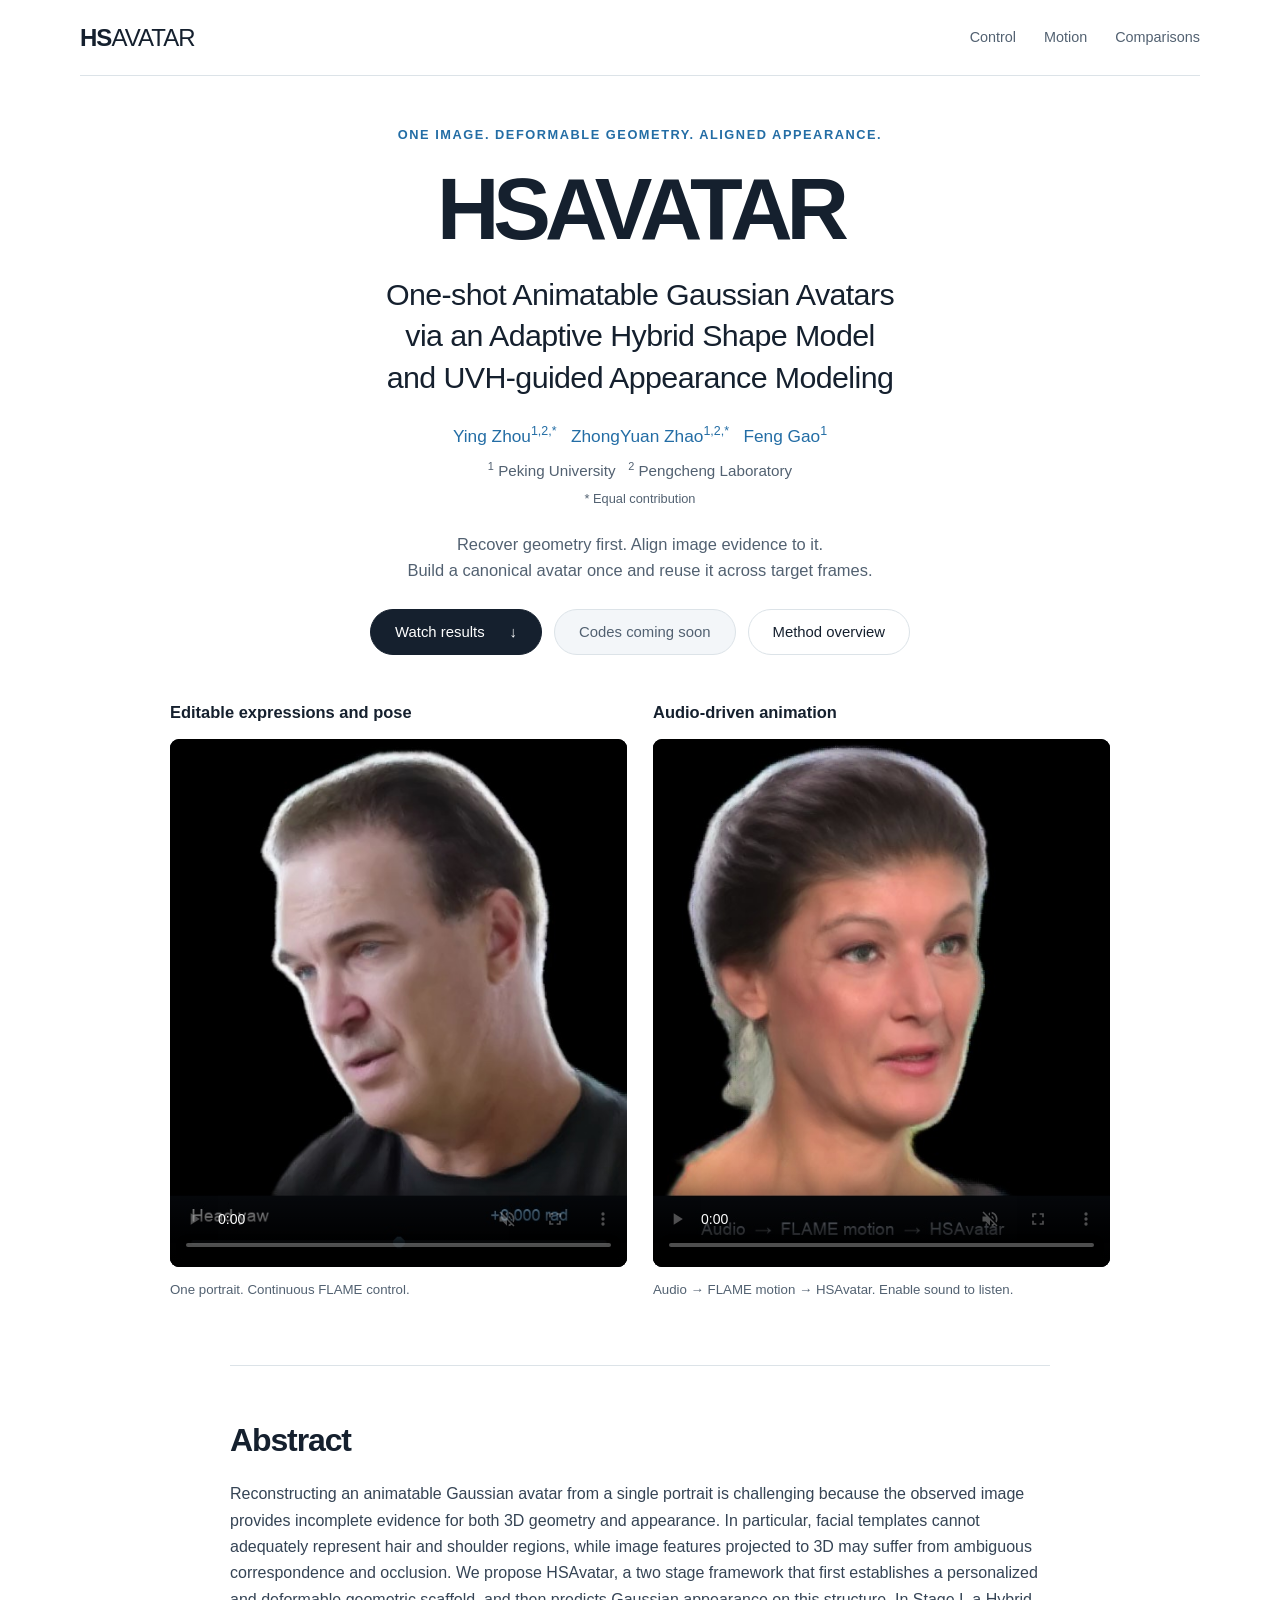
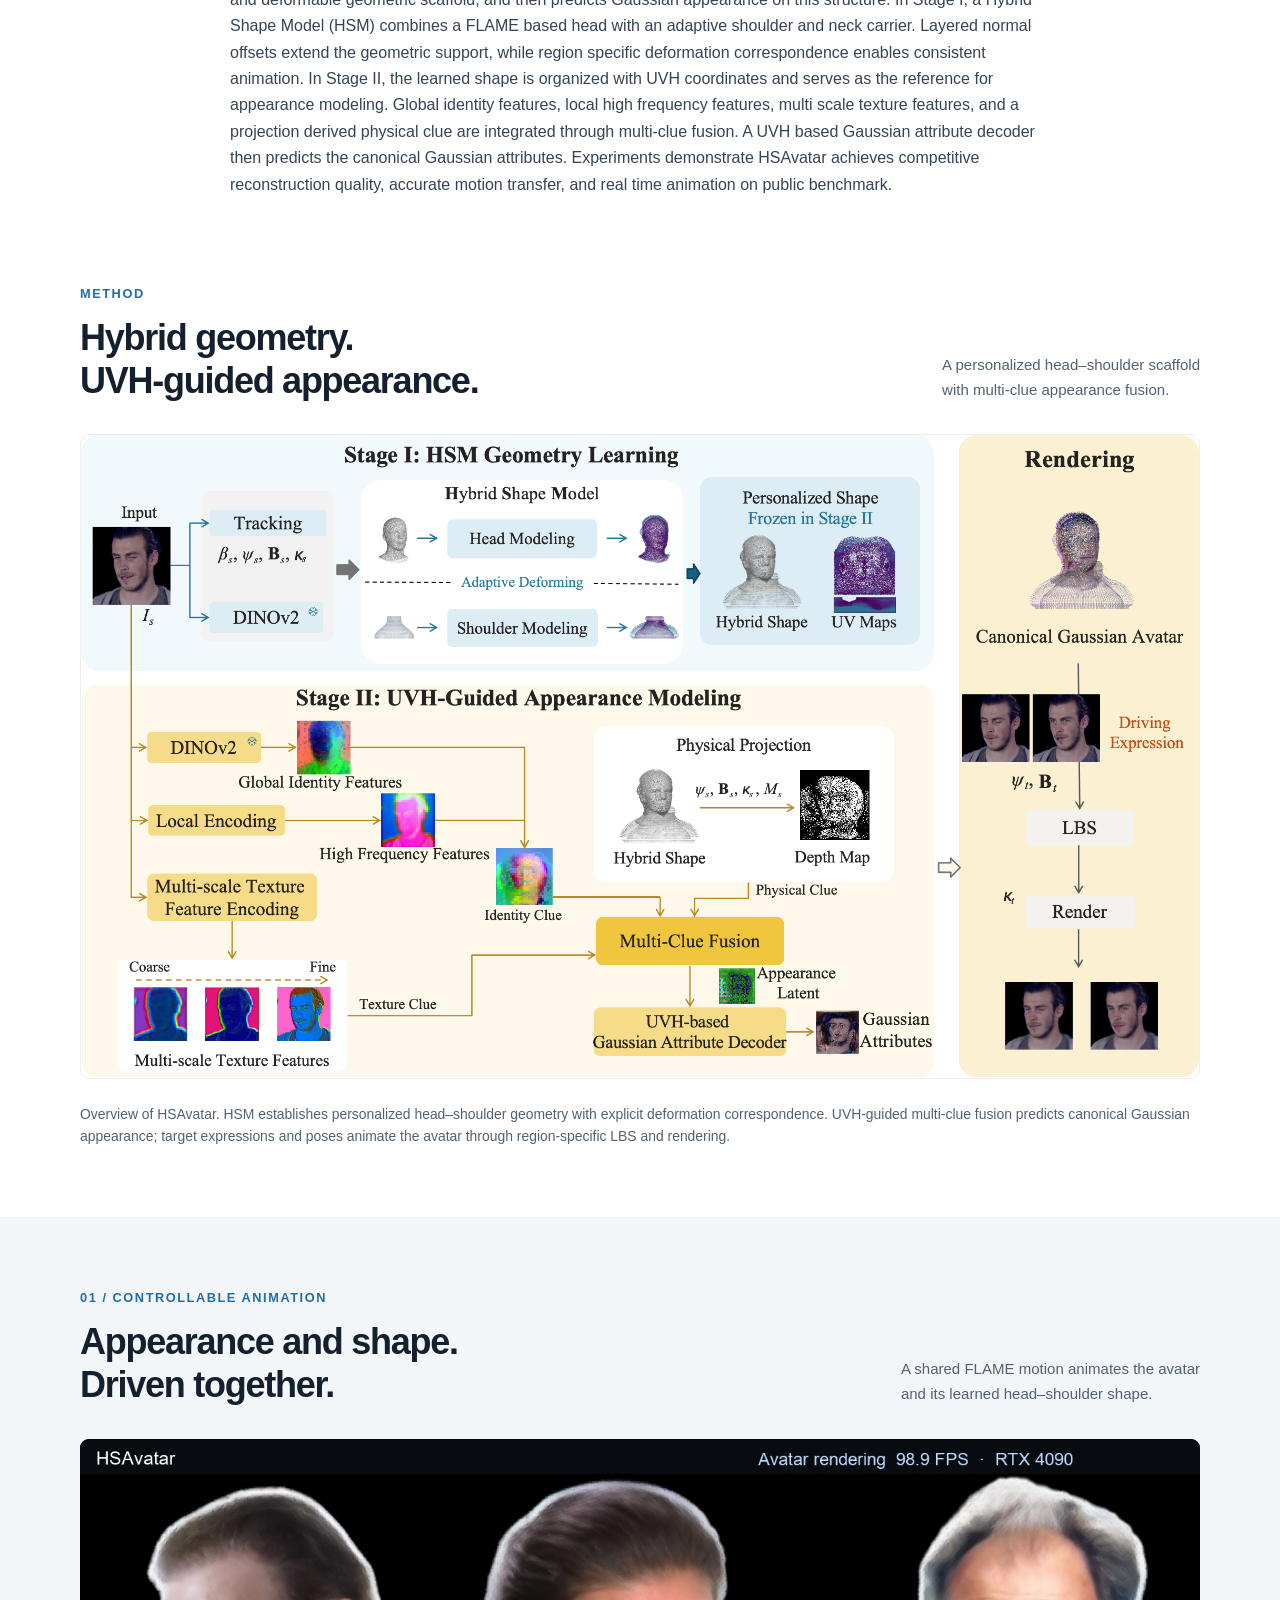
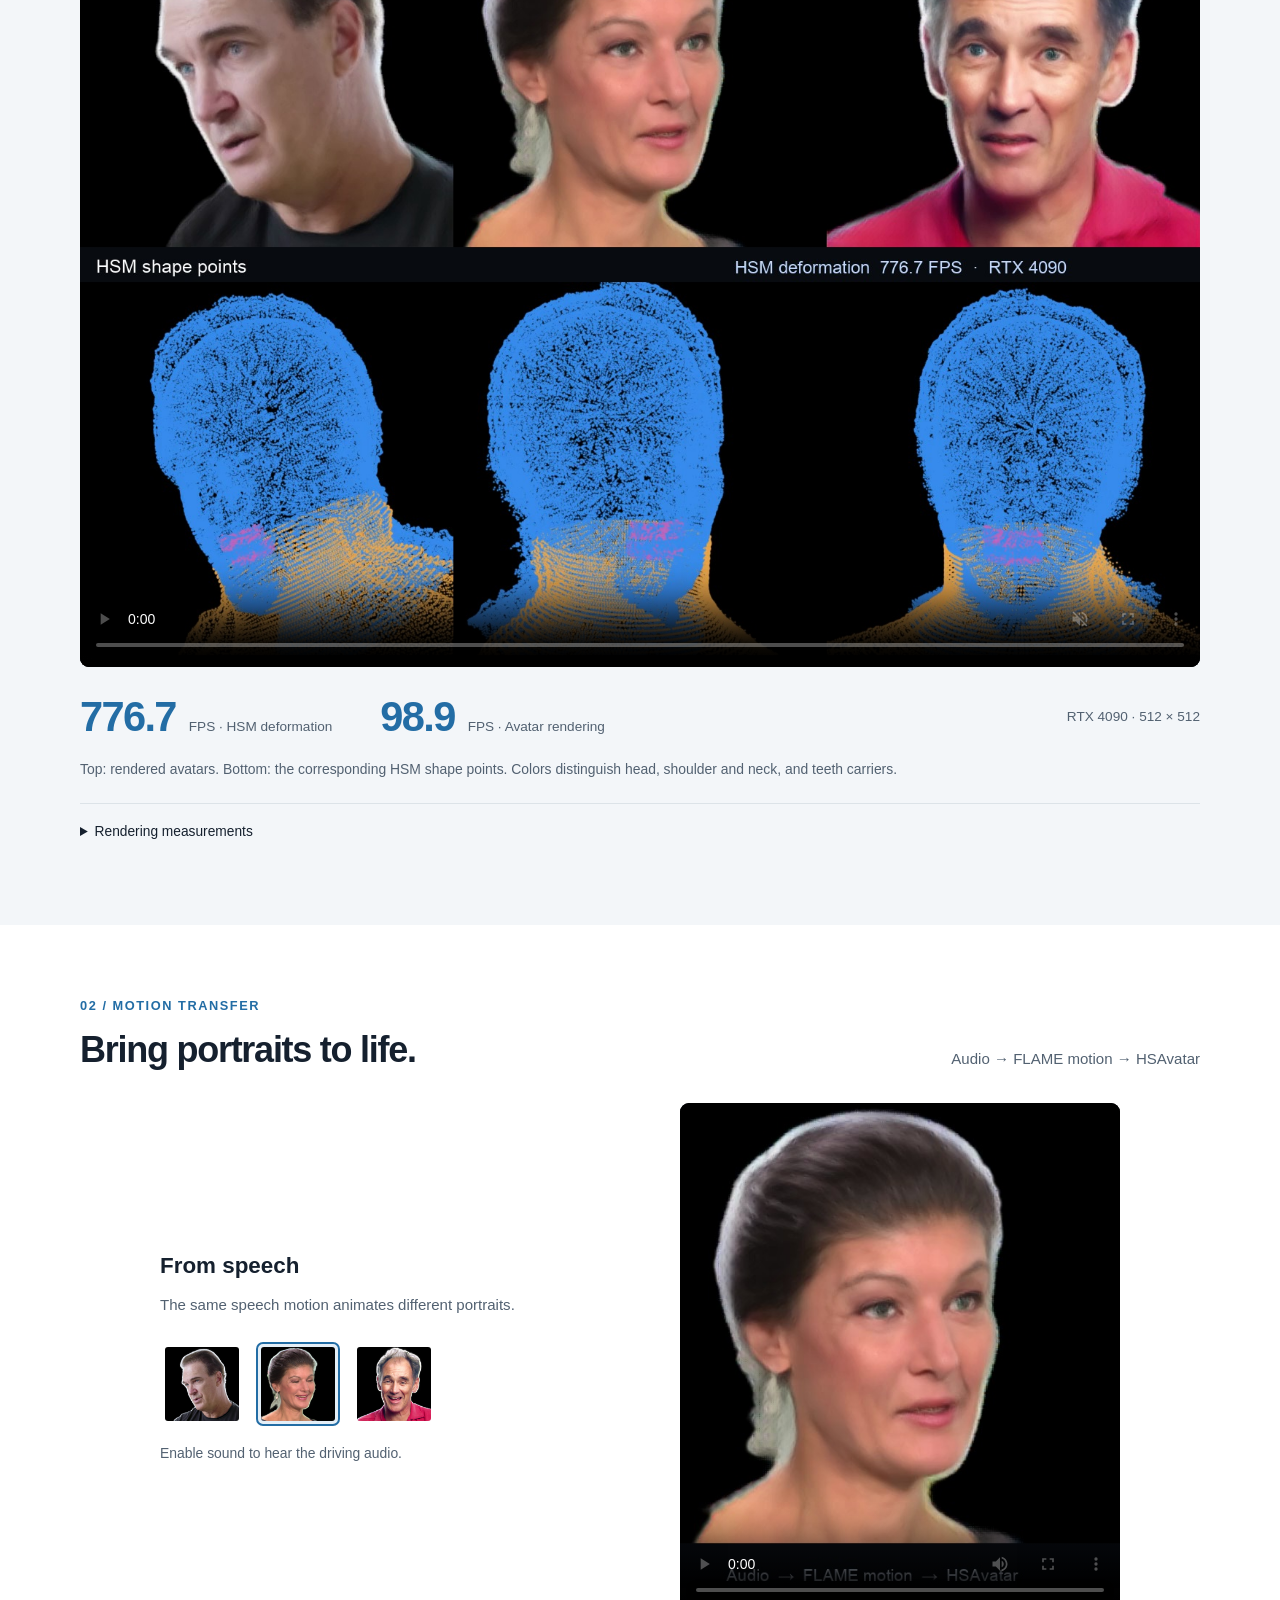
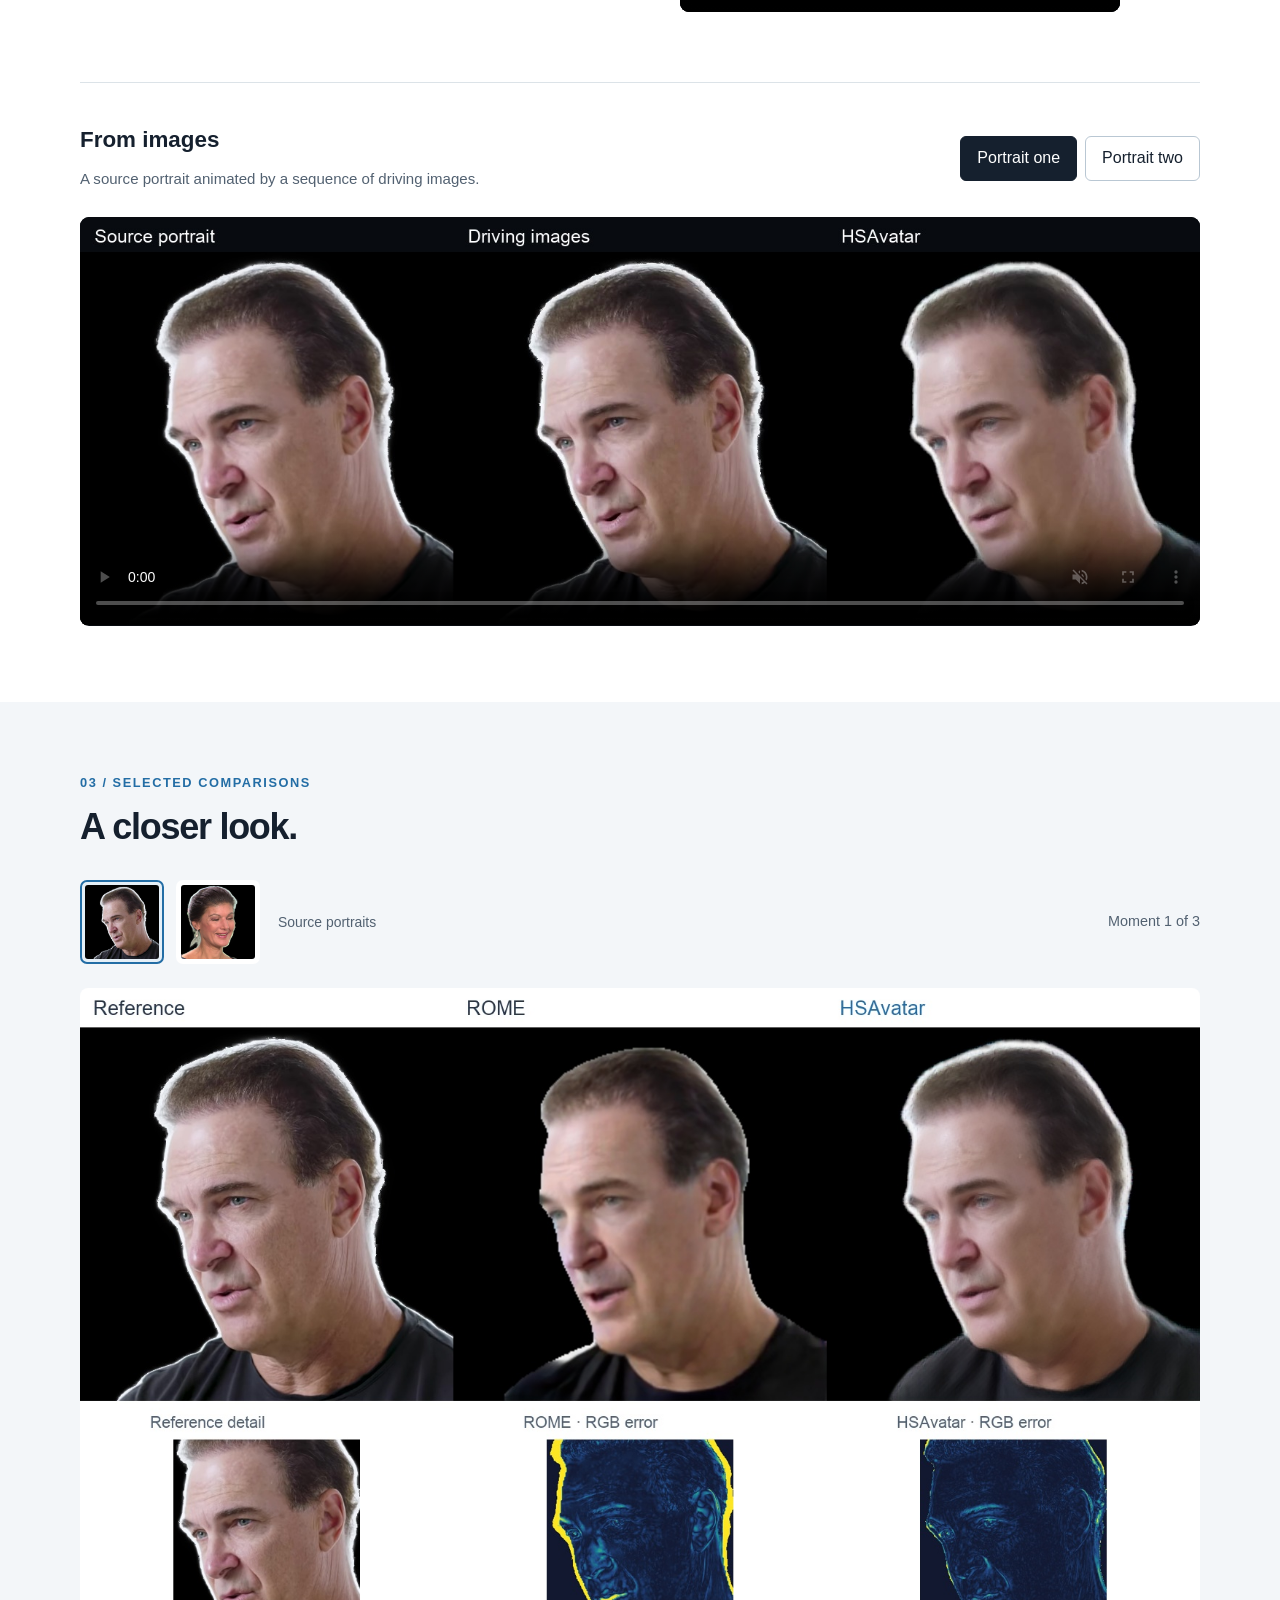
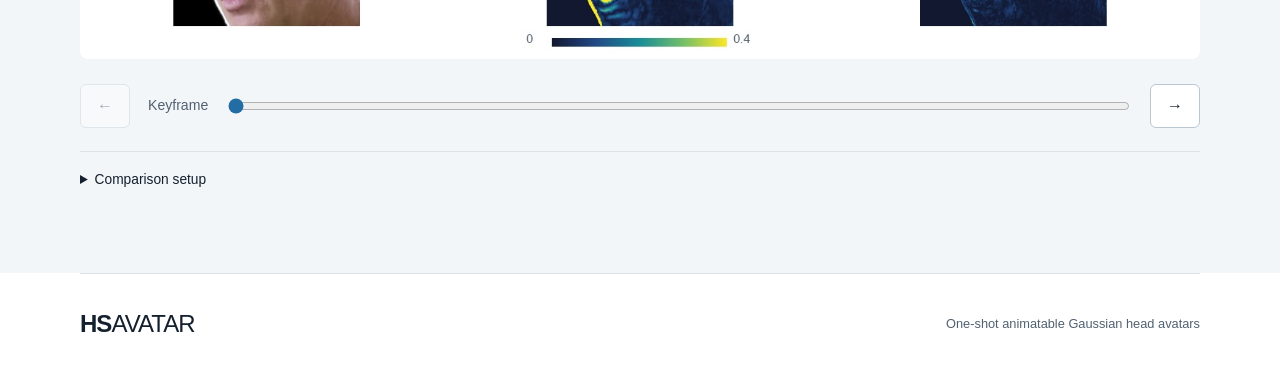
==== commit be5c7433: "Add code release status and simplify comparison heading" ====
--- a/index.html
+++ b/index.html
@@ -17,7 +17,7 @@
 <h1 id="title"><span class="brand">HSAVATAR</span><span class="paper-title">One-shot Animatable Gaussian Avatars<br class="desktop-break"> via an Adaptive Hybrid Shape Model<br class="desktop-break"> and UVH-guided Appearance Modeling</span></h1>
 <p class="authors">Ying Zhou<sup>1,2,*</sup> &nbsp; ZhongYuan Zhao<sup>1,2,*</sup> &nbsp; Feng Gao<sup>1</sup></p><p class="affiliations"><sup>1</sup> Peking University &nbsp; <sup>2</sup> Pengcheng Laboratory</p><p class="equal-contribution">* Equal contribution</p>
 <p class="intro">Recover geometry first. Align image evidence to it.<br>Build a canonical avatar once and reuse it across target frames.</p>
-<div class="resource-links"><a class="primary" href="#control">Watch results <span aria-hidden="true">↓</span></a><a href="#method">Method overview</a></div>
+<div class="resource-links"><a class="primary" href="#control">Watch results <span aria-hidden="true">↓</span></a><span class="coming-soon">Codes coming soon</span><a href="#method">Method overview</a></div>
 <div class="teasers">
 <figure><figcaption>Editable expressions and pose</figcaption><video controls autoplay muted loop playsinline preload="metadata" poster="assets/showcase/flame-control-poster.jpg" aria-label="FLAME head rotation and jaw control demonstration"><source src="assets/showcase/flame-control.mp4" type="video/mp4"></video><p>One portrait. Continuous FLAME control.</p></figure>
 <figure><figcaption>Audio-driven animation</figcaption><video controls autoplay muted loop playsinline preload="metadata" poster="assets/showcase/speech-1-poster.jpg" aria-label="Audio driven portrait animation"><source src="assets/showcase/speech-1.mp4" type="video/mp4"></video><p>Audio → FLAME motion → HSAvatar. Enable sound to listen.</p></figure>
@@ -46,7 +46,7 @@
 <video id="image-video" controls muted playsinline preload="metadata" poster="assets/showcase/image-driven-0-poster.jpg" aria-label="Source portrait, driving images and HSAvatar result"><source src="assets/showcase/image-driven-0.mp4" type="video/mp4"></video></div>
 </section>
 <section id="results" class="tinted result-section"><div class="wrap">
-<div class="section-title"><div><p class="eyebrow">03 / SELECTED COMPARISONS</p><h2>A closer look.</h2></div><p>Selected moments with matched<br>source portraits and driving frames.</p></div>
+<div class="section-title"><div><p class="eyebrow">03 / SELECTED COMPARISONS</p><h2>A closer look.</h2></div></div>
 <div class="comparison-toolbar"><div class="portrait-picker" role="group" aria-label="Choose a comparison portrait"><button type="button" data-comparison="0" aria-pressed="true" aria-label="Comparison portrait one"><img src="assets/showcase/portrait-0.png" width="512" height="512" alt="First comparison source portrait"></button><button type="button" data-comparison="1" aria-pressed="false" aria-label="Comparison portrait two"><img src="assets/showcase/portrait-1.png" width="512" height="512" alt="Second comparison source portrait"></button></div><span class="caption">Source portraits</span><output id="moment-label" aria-live="polite">Moment 1 of 3</output></div>
 <img class="keyframe-image" id="comparison-image" src="assets/showcase/comparison-0-0.jpg" width="1536" height="920" loading="lazy" alt="Matched reference, ROME and HSAvatar keyframe, with facial detail and RGB error maps">
 <div class="timeline"><button id="previous-moment" type="button" aria-label="Previous keyframe">←</button><label for="keyframe-slider">Keyframe</label><input id="keyframe-slider" type="range" min="0" max="2" step="1" value="0" aria-label="Selected comparison keyframe"><button id="next-moment" type="button" aria-label="Next keyframe">→</button></div>
--- a/style.css
+++ b/style.css
@@ -1,5 +1,7 @@
-:root{--ink:#15202e;--muted:#526171;--blue:#236da5;--line:#dce3e8;--light:#f3f6f9;color-scheme:light;font-family:Inter,-apple-system,BlinkMacSystemFont,"Segoe UI",Arial,sans-serif;color:var(--ink);font-size:16px;line-height:1.65}*{box-sizing:border-box}body{margin:0;background:#fff}a{color:var(--blue);text-decoration:none}a:hover{text-decoration:underline}a:focus-visible,button:focus-visible,input:focus-visible,summary:focus-visible{outline:3px solid #237dbb;outline-offset:4px}img{max-width:100%;height:auto;display:block}figure,h1,h2,h3,p{margin:0}h2{font-size:2.25rem;line-height:1.2;letter-spacing:-.035em;font-weight:650}h3{font-size:1.4rem;line-height:1.35}.wrap{width:min(1120px,calc(100% - 64px));margin:auto}.narrow{width:min(820px,calc(100% - 64px));margin:auto}.topbar{width:min(1120px,calc(100% - 64px));margin:auto;min-height:76px;display:flex;align-items:center;justify-content:space-between;border-bottom:1px solid var(--line)}.wordmark{font-weight:750;letter-spacing:-.04em;font-size:1.5rem;color:var(--ink)}.wordmark span{font-weight:450}.topbar nav{display:flex;gap:28px;font-size:.9rem}.topbar nav a{color:var(--muted)}.hero{text-align:center;padding:48px 0 64px}.eyebrow{font-size:.8rem;font-weight:650;letter-spacing:.12em;color:var(--blue);margin-bottom:18px}.brand{display:block;font-size:clamp(3.6rem,7vw,5.4rem);font-weight:750;line-height:1.08;letter-spacing:-.07em}.paper-title{display:block;margin-top:18px;font-size:clamp(1.3rem,2.5vw,1.9rem);font-weight:520;letter-spacing:-.02em;line-height:1.35}.intro{font-size:1.03rem;color:var(--muted);margin-top:22px;line-height:1.6}.authors{margin-top:23px;font-size:1.08rem;color:var(--blue)}.authors sup,.affiliations sup{font-size:.72em}.affiliations{margin-top:7px;font-size:.95rem;color:var(--muted)}.equal-contribution{margin-top:5px;font-size:.8rem;color:var(--muted)}.resource-links{display:flex;justify-content:center;gap:12px;flex-wrap:wrap;margin-top:25px}.resource-links a{display:inline-flex;gap:25px;align-items:center;border:1px solid var(--line);padding:10px 24px;border-radius:28px;font-size:.93rem;color:var(--ink)}.resource-links .primary{background:var(--ink);color:#fff;border-color:var(--ink)}.teasers{display:grid;grid-template-columns:1fr 1fr;gap:26px;margin:44px auto 0;max-width:940px;text-align:left}.teasers figcaption{font-weight:600;font-size:1.03rem;margin-bottom:12px}.teasers p{font-size:.83rem;color:var(--muted);margin-top:12px}.teasers video{aspect-ratio:512/592}.abstract{padding:55px 0 70px;border-top:1px solid var(--line)}.abstract p{margin-top:22px;color:#354455}.abstract h2{font-size:2rem}.method-section{padding:15px 0 70px}.section-title{display:flex;justify-content:space-between;align-items:end;gap:32px;margin-bottom:32px}.section-title .eyebrow{margin-bottom:12px}.section-title>p{color:var(--muted);font-size:.94rem}.method-image{display:block;margin:24px 0}.method-image img{width:100%;border:1px solid #eee;border-radius:10px}.caption{font-size:.87rem;line-height:1.6;color:var(--muted);margin-top:16px}.result-section,.motion-section{padding-top:70px;padding-bottom:76px}.tinted{background:var(--light)}video{display:block;width:100%;height:auto;background:#080b10;border-radius:9px}details{border-top:1px solid var(--line);margin-top:23px;padding-top:17px;font-size:.86rem;color:var(--muted)}summary{cursor:pointer;color:var(--ink);min-height:28px}details p{margin-top:12px}.performance{display:flex;gap:48px;align-items:center;margin:25px 0 0;flex-wrap:wrap}.performance p{display:flex;gap:13px;align-items:baseline}.performance strong{font-size:2.6rem;line-height:1.2;letter-spacing:-.04em;color:var(--blue)}.performance span{font-size:.85rem;color:var(--muted)}.performance .hardware{margin-left:auto}.description{font-size:.94rem;color:var(--muted);margin-top:12px}.speech-layout{display:grid;grid-template-columns:1fr 1fr;gap:70px;align-items:center;max-width:960px;margin:0 auto}.speech-layout video{max-width:440px;justify-self:end}.portrait-picker{display:flex;gap:12px;margin-top:24px}.portrait-picker button{padding:3px;width:84px;border:2px solid transparent;border-radius:7px;background:#fff;cursor:pointer}.portrait-picker button[aria-pressed=true]{border-color:var(--blue);background:#e5eff7}.portrait-picker img{width:100%;border-radius:3px}.image-driving{margin-top:70px;border-top:1px solid var(--line);padding-top:42px}.subheading{display:flex;justify-content:space-between;gap:24px;align-items:center;margin-bottom:25px}.pill-picker{display:flex;gap:8px;flex-wrap:wrap}button{font:inherit}.pill-picker button,.timeline button{border:1px solid #b9c7d3;border-radius:6px;padding:8px 16px;background:#fff;color:var(--ink);cursor:pointer}.pill-picker button[aria-pressed=true]{background:var(--ink);border-color:var(--ink);color:#fff}.comparison-toolbar{display:flex;align-items:center;gap:18px;margin-bottom:24px}.comparison-toolbar .portrait-picker{margin:0}.comparison-toolbar .caption{margin:0}.comparison-toolbar output{margin-left:auto;font-size:.9rem;color:var(--muted)}.keyframe-image{width:100%;border-radius:8px;background:white}.timeline{display:flex;align-items:center;gap:18px;margin-top:25px}.timeline label{color:var(--muted);font-size:.88rem}.timeline input{flex:1;min-width:0;accent-color:var(--blue);cursor:pointer}.timeline button:disabled{opacity:.35;cursor:default}footer{border-top:1px solid var(--line);padding:30px 0 45px;display:flex;gap:20px;align-items:center;justify-content:space-between}footer p{font-size:.8rem;color:var(--muted)}.skip{position:absolute;left:12px;top:-100px;padding:10px;background:#fff;z-index:10}.skip:focus{top:12px}
+:root{--ink:#15202e;--muted:#526171;--blue:#236da5;--line:#dce3e8;--light:#f3f6f9;color-scheme:light;font-family:Inter,-apple-system,BlinkMacSystemFont,"Segoe UI",Arial,sans-serif;color:var(--ink);font-size:16px;line-height:1.65}*{box-sizing:border-box}body{margin:0;background:#fff}a{color:var(--blue);text-decoration:none}a:hover{text-decoration:underline}a:focus-visible,button:focus-visible,input:focus-visible,summary:focus-visible{outline:3px solid #237dbb;outline-offset:4px}img{max-width:100%;height:auto;display:block}figure,h1,h2,h3,p{margin:0}h2{font-size:2.25rem;line-height:1.2;letter-spacing:-.035em;font-weight:650}h3{font-size:1.4rem;line-height:1.35}.wrap{width:min(1120px,calc(100% - 64px));margin:auto}.narrow{width:min(820px,calc(100% - 64px));margin:auto}.topbar{width:min(1120px,calc(100% - 64px));margin:auto;min-height:76px;display:flex;align-items:center;justify-content:space-between;border-bottom:1px solid var(--line)}.wordmark{font-weight:750;letter-spacing:-.04em;font-size:1.5rem;color:var(--ink)}.wordmark span{font-weight:450}.topbar nav{display:flex;gap:28px;font-size:.9rem}.topbar nav a{color:var(--muted)}.hero{text-align:center;padding:48px 0 64px}.eyebrow{font-size:.8rem;font-weight:650;letter-spacing:.12em;color:var(--blue);margin-bottom:18px}.brand{display:block;font-size:clamp(3.6rem,7vw,5.4rem);font-weight:750;line-height:1.08;letter-spacing:-.07em}.paper-title{display:block;margin-top:18px;font-size:clamp(1.3rem,2.5vw,1.9rem);font-weight:520;letter-spacing:-.02em;line-height:1.35}.intro{font-size:1.03rem;color:var(--muted);margin-top:22px;line-height:1.6}.authors{margin-top:23px;font-size:1.08rem;color:var(--blue)}.authors sup,.affiliations sup{font-size:.72em}.affiliations{margin-top:7px;font-size:.95rem;color:var(--muted)}.equal-contribution{margin-top:5px;font-size:.8rem;color:var(--muted)}.resource-links{display:flex;justify-content:center;gap:12px;flex-wrap:wrap;margin-top:25px}.resource-links a,.resource-links .coming-soon{display:inline-flex;gap:25px;align-items:center;border:1px solid var(--line);padding:10px 24px;border-radius:28px;font-size:.93rem;color:var(--ink)}.resource-links .primary{background:var(--ink);color:#fff;border-color:var(--ink)}.teasers{display:grid;grid-template-columns:1fr 1fr;gap:26px;margin:44px auto 0;max-width:940px;text-align:left}.teasers figcaption{font-weight:600;font-size:1.03rem;margin-bottom:12px}.teasers p{font-size:.83rem;color:var(--muted);margin-top:12px}.teasers video{aspect-ratio:512/592}.abstract{padding:55px 0 70px;border-top:1px solid var(--line)}.abstract p{margin-top:22px;color:#354455}.abstract h2{font-size:2rem}.method-section{padding:15px 0 70px}.section-title{display:flex;justify-content:space-between;align-items:end;gap:32px;margin-bottom:32px}.section-title .eyebrow{margin-bottom:12px}.section-title>p{color:var(--muted);font-size:.94rem}.method-image{display:block;margin:24px 0}.method-image img{width:100%;border:1px solid #eee;border-radius:10px}.caption{font-size:.87rem;line-height:1.6;color:var(--muted);margin-top:16px}.result-section,.motion-section{padding-top:70px;padding-bottom:76px}.tinted{background:var(--light)}video{display:block;width:100%;height:auto;background:#080b10;border-radius:9px}details{border-top:1px solid var(--line);margin-top:23px;padding-top:17px;font-size:.86rem;color:var(--muted)}summary{cursor:pointer;color:var(--ink);min-height:28px}details p{margin-top:12px}.performance{display:flex;gap:48px;align-items:center;margin:25px 0 0;flex-wrap:wrap}.performance p{display:flex;gap:13px;align-items:baseline}.performance strong{font-size:2.6rem;line-height:1.2;letter-spacing:-.04em;color:var(--blue)}.performance span{font-size:.85rem;color:var(--muted)}.performance .hardware{margin-left:auto}.description{font-size:.94rem;color:var(--muted);margin-top:12px}.speech-layout{display:grid;grid-template-columns:1fr 1fr;gap:70px;align-items:center;max-width:960px;margin:0 auto}.speech-layout video{max-width:440px;justify-self:end}.portrait-picker{display:flex;gap:12px;margin-top:24px}.portrait-picker button{padding:3px;width:84px;border:2px solid transparent;border-radius:7px;background:#fff;cursor:pointer}.portrait-picker button[aria-pressed=true]{border-color:var(--blue);background:#e5eff7}.portrait-picker img{width:100%;border-radius:3px}.image-driving{margin-top:70px;border-top:1px solid var(--line);padding-top:42px}.subheading{display:flex;justify-content:space-between;gap:24px;align-items:center;margin-bottom:25px}.pill-picker{display:flex;gap:8px;flex-wrap:wrap}button{font:inherit}.pill-picker button,.timeline button{border:1px solid #b9c7d3;border-radius:6px;padding:8px 16px;background:#fff;color:var(--ink);cursor:pointer}.pill-picker button[aria-pressed=true]{background:var(--ink);border-color:var(--ink);color:#fff}.comparison-toolbar{display:flex;align-items:center;gap:18px;margin-bottom:24px}.comparison-toolbar .portrait-picker{margin:0}.comparison-toolbar .caption{margin:0}.comparison-toolbar output{margin-left:auto;font-size:.9rem;color:var(--muted)}.keyframe-image{width:100%;border-radius:8px;background:white}.timeline{display:flex;align-items:center;gap:18px;margin-top:25px}.timeline label{color:var(--muted);font-size:.88rem}.timeline input{flex:1;min-width:0;accent-color:var(--blue);cursor:pointer}.timeline button:disabled{opacity:.35;cursor:default}footer{border-top:1px solid var(--line);padding:30px 0 45px;display:flex;gap:20px;align-items:center;justify-content:space-between}footer p{font-size:.8rem;color:var(--muted)}.skip{position:absolute;left:12px;top:-100px;padding:10px;background:#fff;z-index:10}.skip:focus{top:12px}
 @media(max-width:760px){.wrap,.narrow,.topbar{width:calc(100% - 36px)}.topbar{min-height:65px}.topbar nav{gap:13px;font-size:.8rem}.hero{padding-top:34px;padding-bottom:44px}.eyebrow{font-size:.7rem;letter-spacing:.065em}.desktop-break{display:none}.authors{line-height:1.9;font-size:.95rem}.paper-title{line-height:1.4}.intro{font-size:.95rem}.teasers{gap:16px;margin-top:30px}.teasers figcaption{font-size:.88rem;line-height:1.4;min-height:40px}.teasers p{font-size:.74rem}.abstract{padding:40px 0 48px}.section-title{display:block}.section-title>p{margin-top:18px}h2{font-size:1.9rem}.method-section{padding-bottom:46px}.result-section,.motion-section{padding-top:45px;padding-bottom:45px}.performance{gap:20px}.performance p{gap:9px}.performance strong{font-size:2rem}.performance span{font-size:.75rem}.performance .hardware{margin-left:0;width:100%}.speech-layout{grid-template-columns:1fr;gap:25px}.speech-layout video{justify-self:center;width:min(100%,420px)}.portrait-picker{margin-top:18px}.portrait-picker button{width:72px}.image-driving{margin-top:42px;padding-top:30px}.subheading{display:block}.pill-picker{margin-top:20px}.comparison-toolbar{gap:10px;flex-wrap:wrap}.comparison-toolbar .caption{font-size:.75rem}.comparison-toolbar output{font-size:.8rem}.timeline{gap:10px}.timeline button{padding:7px 12px}footer{flex-direction:column;align-items:start;gap:7px}}
 @media(prefers-reduced-motion:no-preference){html{scroll-behavior:smooth}}
 
 @media(max-width:520px){.teasers{grid-template-columns:1fr;gap:28px}.teasers figcaption{min-height:0}.teasers video{max-height:550px}}
+
+.resource-links .coming-soon{color:var(--muted);background:var(--light)}
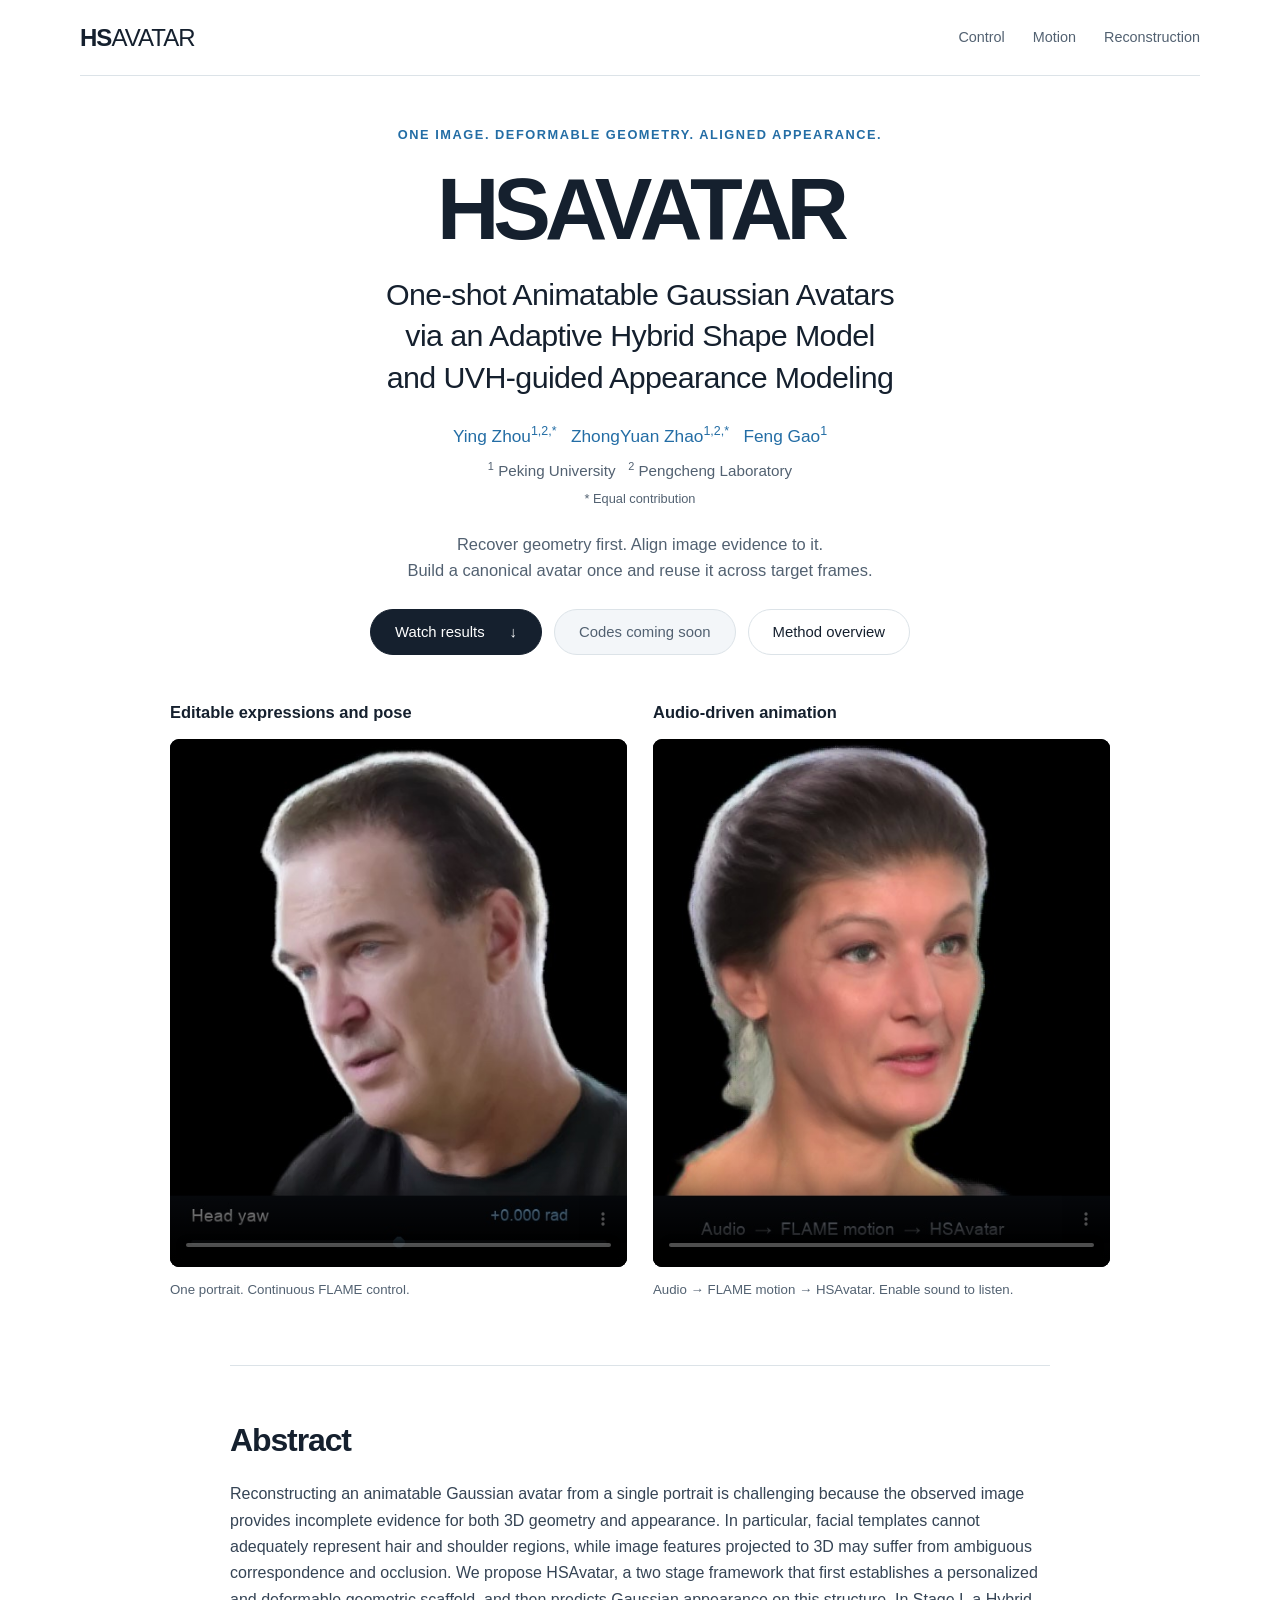
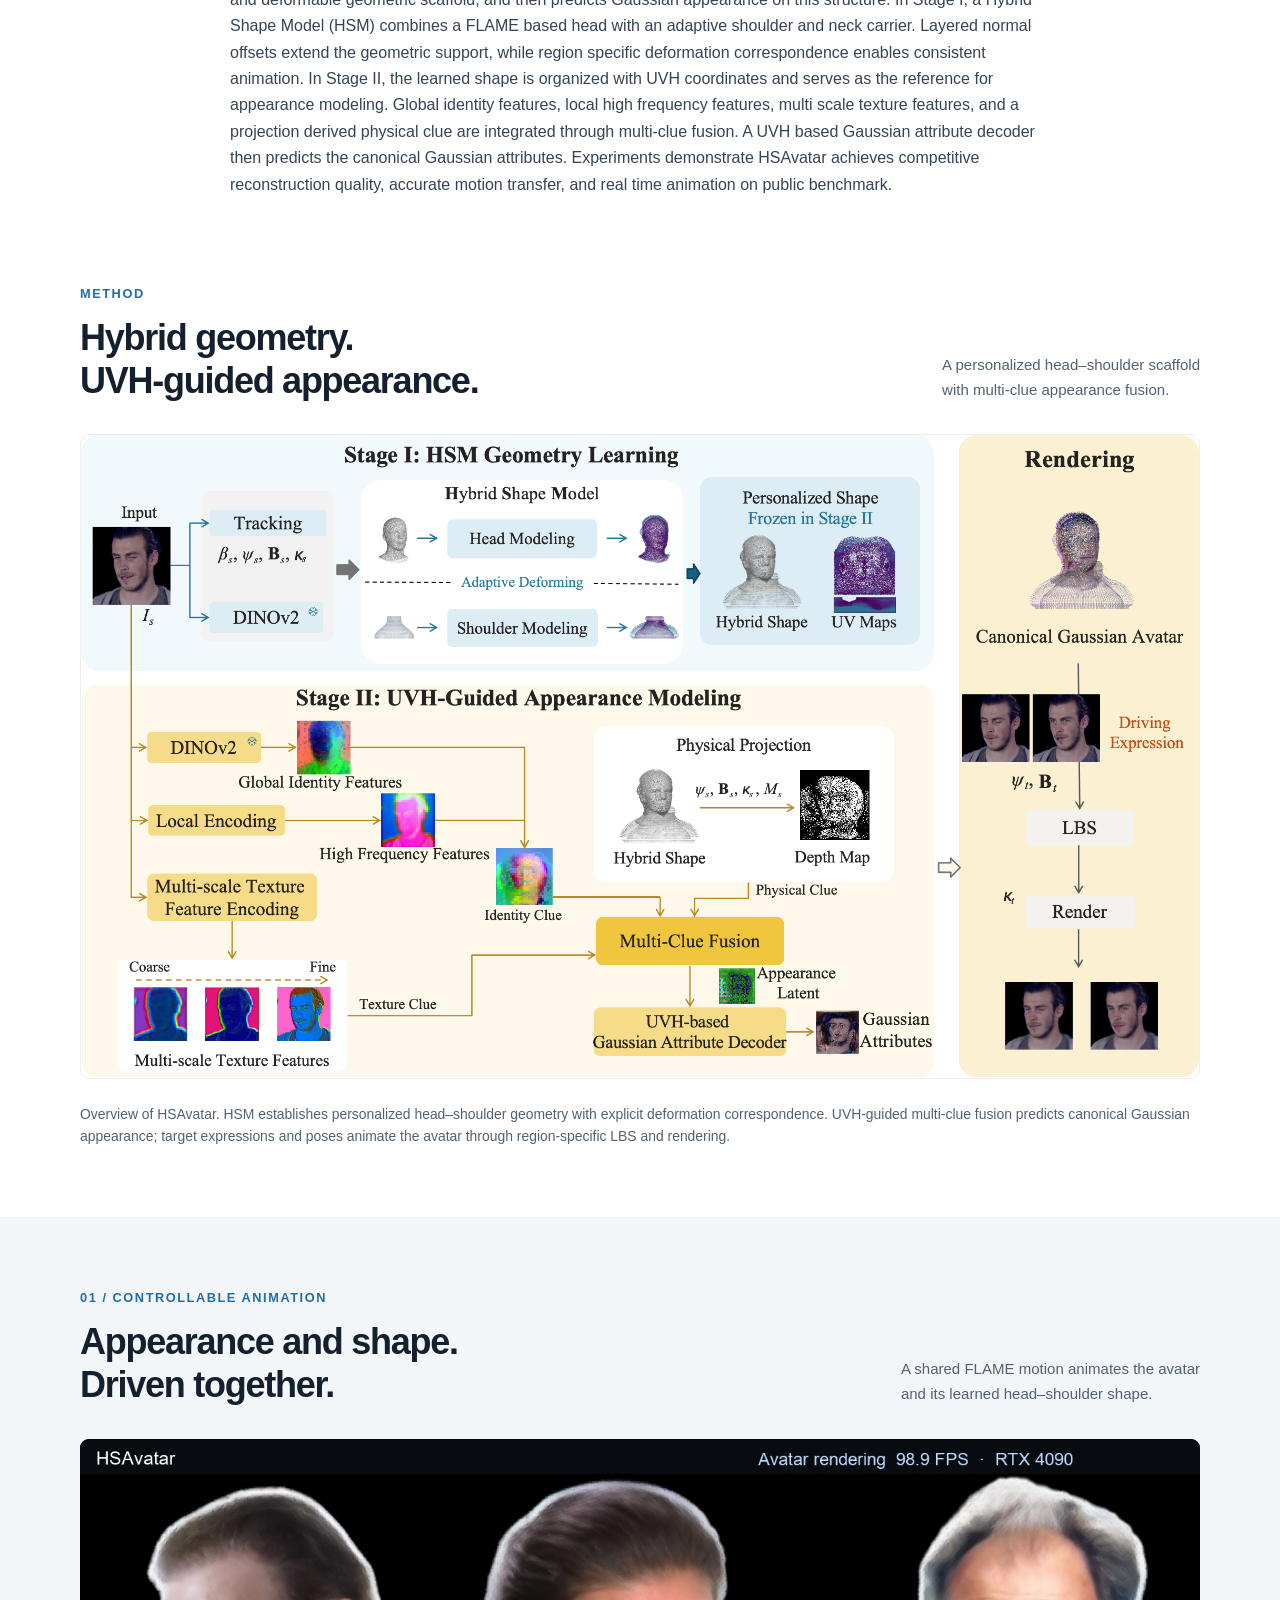
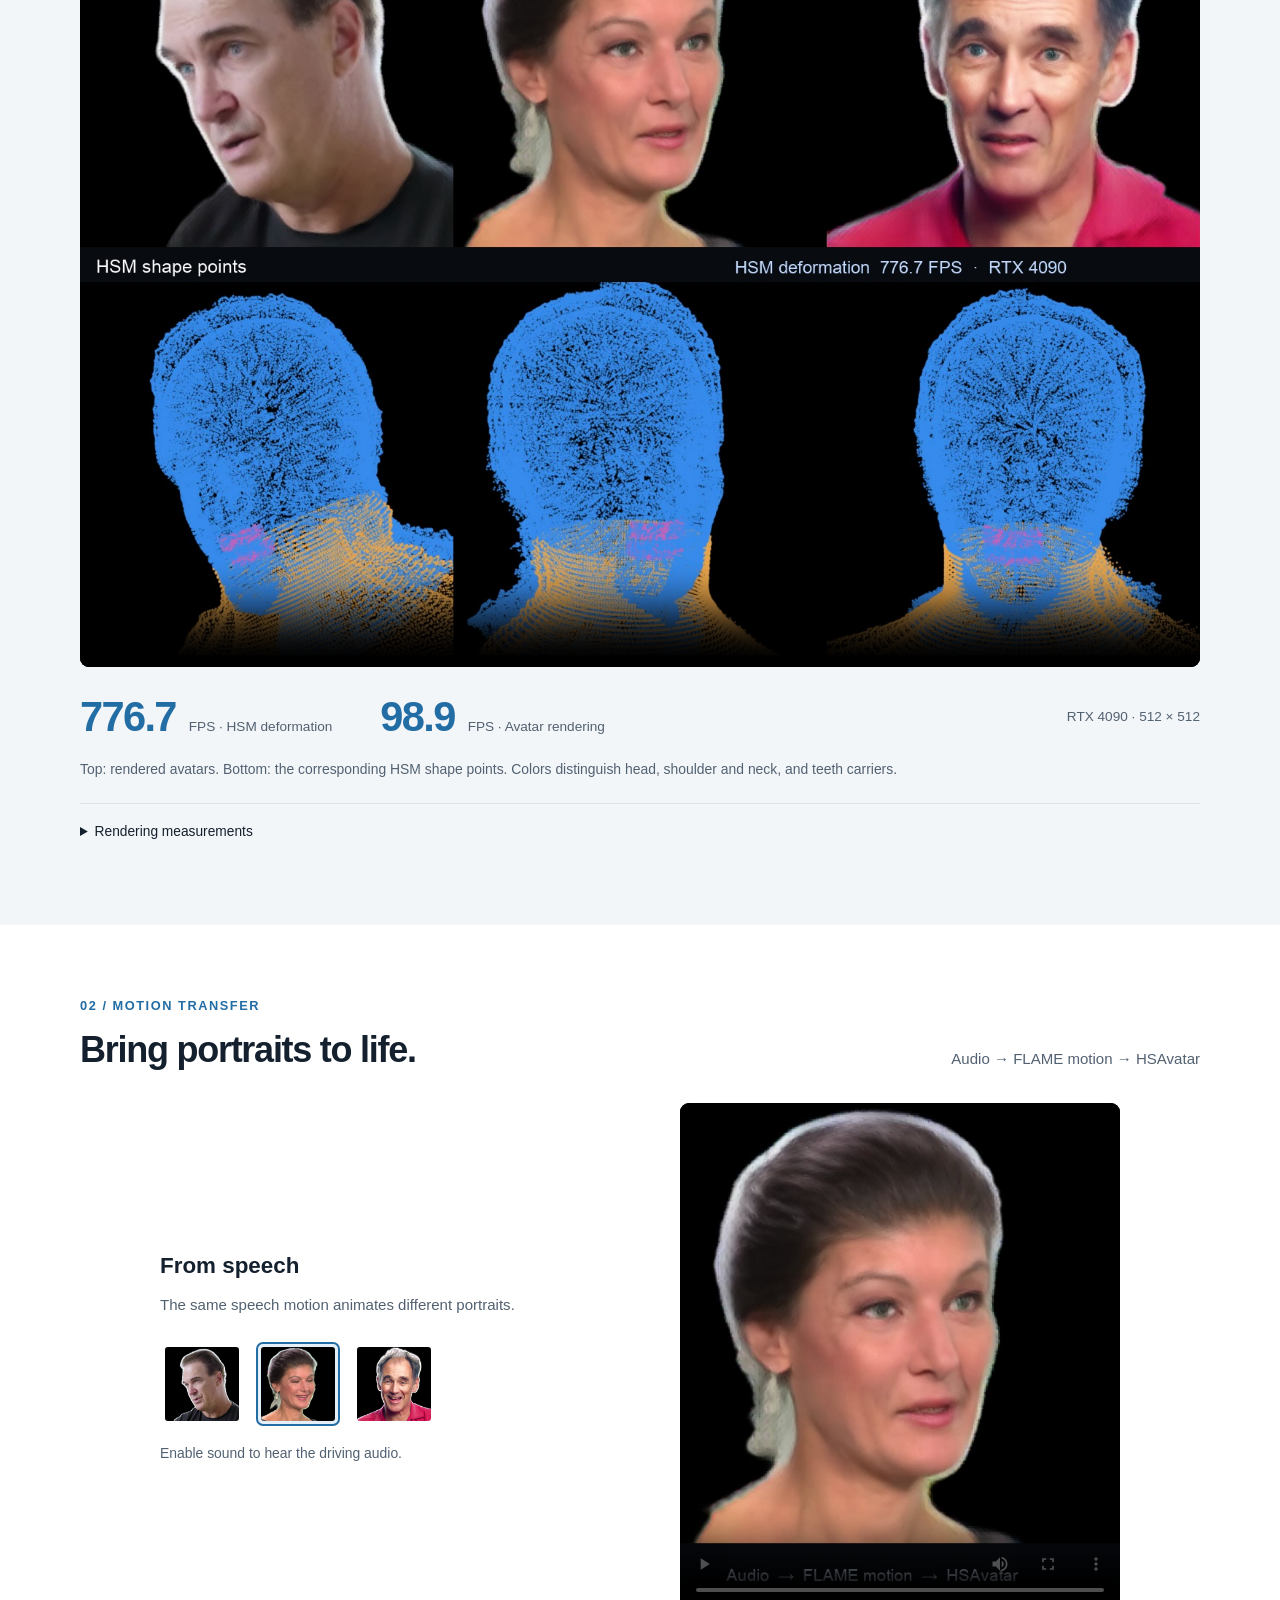
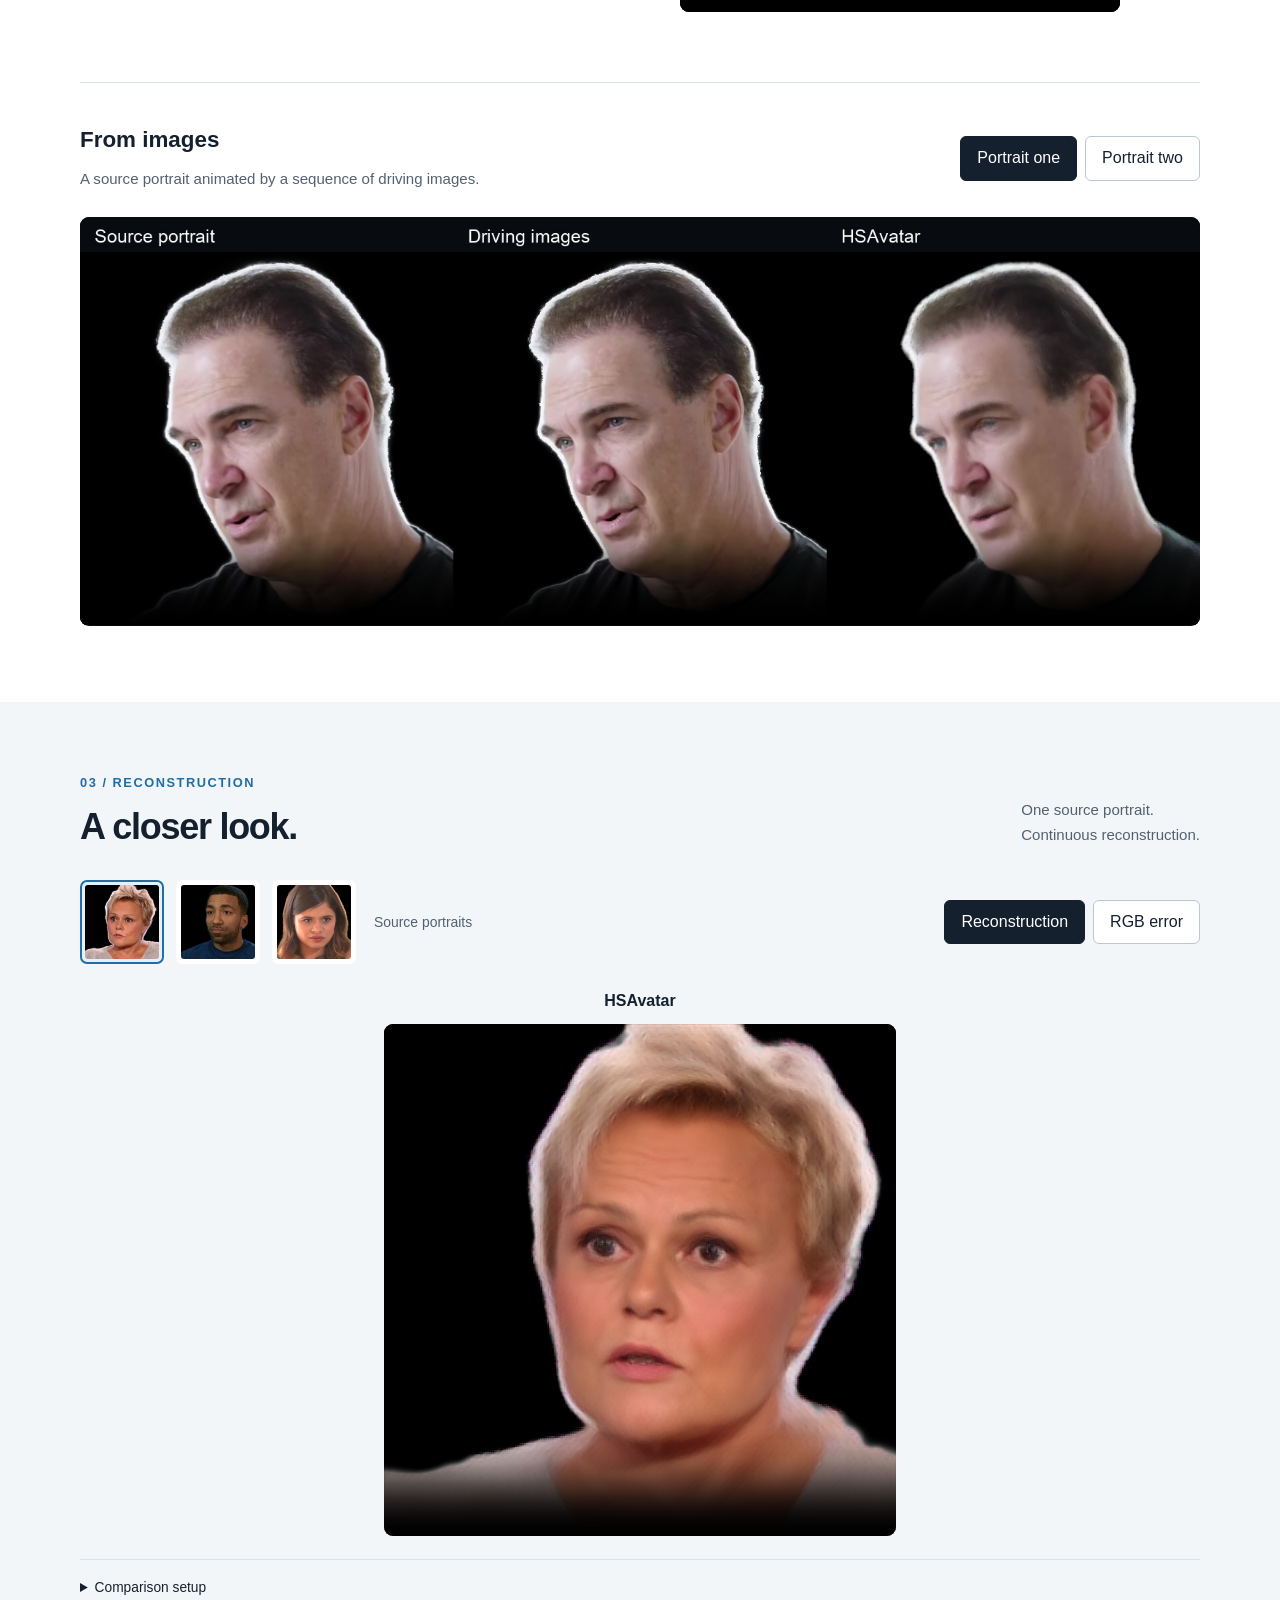
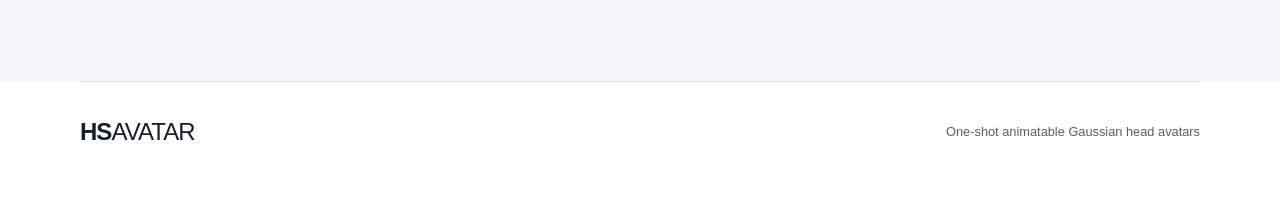
==== commit 3bff9e84: "Replace keyframe comparisons with three reconstruction sequences" ====
--- a/index.html
+++ b/index.html
@@ -10,7 +10,7 @@
 </head>
 <body>
 <a class="skip" href="#main">Skip to content</a>
-<header class="topbar"><a class="wordmark" href="#">HS<span>AVATAR</span></a><nav aria-label="Page sections"><a href="#control">Control</a><a href="#motion">Motion</a><a href="#results">Comparisons</a></nav></header>
+<header class="topbar"><a class="wordmark" href="#">HS<span>AVATAR</span></a><nav aria-label="Page sections"><a href="#control">Control</a><a href="#motion">Motion</a><a href="#results">Reconstruction</a></nav></header>
 <main id="main">
 <section class="hero wrap" aria-labelledby="title">
 <p class="eyebrow">ONE IMAGE. DEFORMABLE GEOMETRY. ALIGNED APPEARANCE.</p>
@@ -46,10 +46,16 @@
 <video id="image-video" controls muted playsinline preload="metadata" poster="assets/showcase/image-driven-0-poster.jpg" aria-label="Source portrait, driving images and HSAvatar result"><source src="assets/showcase/image-driven-0.mp4" type="video/mp4"></video></div>
 </section>
 <section id="results" class="tinted result-section"><div class="wrap">
-<div class="section-title"><div><p class="eyebrow">03 / SELECTED COMPARISONS</p><h2>A closer look.</h2></div></div>
-<div class="comparison-toolbar"><div class="portrait-picker" role="group" aria-label="Choose a comparison portrait"><button type="button" data-comparison="0" aria-pressed="true" aria-label="Comparison portrait one"><img src="assets/showcase/portrait-0.png" width="512" height="512" alt="First comparison source portrait"></button><button type="button" data-comparison="1" aria-pressed="false" aria-label="Comparison portrait two"><img src="assets/showcase/portrait-1.png" width="512" height="512" alt="Second comparison source portrait"></button></div><span class="caption">Source portraits</span><output id="moment-label" aria-live="polite">Moment 1 of 3</output></div>
-<img class="keyframe-image" id="comparison-image" src="assets/showcase/comparison-0-0.jpg" width="1536" height="920" loading="lazy" alt="Matched reference, ROME and HSAvatar keyframe, with facial detail and RGB error maps">
-<div class="timeline"><button id="previous-moment" type="button" aria-label="Previous keyframe">←</button><label for="keyframe-slider">Keyframe</label><input id="keyframe-slider" type="range" min="0" max="2" step="1" value="0" aria-label="Selected comparison keyframe"><button id="next-moment" type="button" aria-label="Next keyframe">→</button></div>
-<details><summary>Comparison setup</summary><p>The examples use the same source and target frames for both methods. ROME uses its official inference pipeline; HSAvatar uses the final refined output. Facial-detail error maps use mean absolute RGB error over the reference foreground, with a shared 0–0.4 scale.</p></details>
+<div class="section-title"><div><p class="eyebrow">03 / RECONSTRUCTION</p><h2>A closer look.</h2></div><p>One source portrait.<br>Continuous reconstruction.</p></div>
+<div class="comparison-toolbar"><div class="portrait-picker" role="group" aria-label="Choose a reconstruction portrait">
+<button type="button" data-reconstruction="0" aria-pressed="true" aria-label="Reconstruction portrait one"><img src="assets/reconstruction/portrait-0-source.png" width="512" height="512" alt="First reconstruction source portrait"></button>
+<button type="button" data-reconstruction="1" aria-pressed="false" aria-label="Reconstruction portrait two"><img src="assets/reconstruction/portrait-1-source.png" width="512" height="512" alt="Second reconstruction source portrait"></button>
+<button type="button" data-reconstruction="2" aria-pressed="false" aria-label="Reconstruction portrait three"><img src="assets/reconstruction/portrait-2-source.png" width="512" height="512" alt="Third reconstruction source portrait"></button>
+</div><span class="caption">Source portraits</span><div class="pill-picker reconstruction-modes" role="group" aria-label="Reconstruction view"><button type="button" data-reconstruction-mode="rgb" aria-pressed="true">Reconstruction</button><button type="button" data-reconstruction-mode="error" aria-pressed="false">RGB error</button></div></div>
+<div class="reconstruction-media" id="reconstruction-media"><p class="reconstruction-label" id="reconstruction-label">HSAvatar</p><div class="comparison-labels" id="error-labels" hidden><span>ROME</span><strong>HSAvatar</strong></div>
+<video id="reconstruction-video" controls muted loop playsinline preload="metadata" poster="assets/reconstruction/portrait-0-poster.jpg" width="512" height="512" aria-label="HSAvatar reconstruction of portrait one"><source src="assets/reconstruction/portrait-0.mp4" type="video/mp4"></video></div>
+<div id="error-measurements" hidden><div class="error-colorbar"><span>Per-pixel RGB L1 error</span><div><div class="error-gradient"></div><div class="error-scale"><span>0</span><span>0.1</span><span>0.2</span><span>0.3</span><span>≥ 0.4</span></div></div><span>Lower is better</span></div>
+<div class="reconstruction-metrics"><p><span>ROME · sequence MAE</span><strong id="reconstruction-rome-mae"></strong></p><p><span>HSAvatar · sequence MAE</span><strong id="reconstruction-ours-mae"></strong></p><p class="reconstruction-gain"><strong id="reconstruction-gain"></strong><span>lower mean RGB error</span></p></div></div>
+<details><summary>Comparison setup</summary><p>Each example uses one fixed source portrait and 50 matched training-sequence frames. ROME follows its official inference and mask processing, with native 256 × 256 output resized to 512 × 512; HSAvatar uses the final refined 512 × 512 output. RGB error is the mean absolute difference over the same reference foreground. Sequence MAE averages all 50 frames equally, and every heatmap uses the same 0–0.4 scale.</p><p>The videos play the sampled frames at 10 frames per second. <a href="assets/reconstruction/measurements.json">View measurements</a></p></details>
 </div></section>
 </main><footer class="wrap"><a class="wordmark" href="#">HS<span>AVATAR</span></a><p>One-shot animatable Gaussian head avatars</p></footer></body></html>
--- a/style.css
+++ b/style.css
@@ -5,3 +5,7 @@
 @media(max-width:520px){.teasers{grid-template-columns:1fr;gap:28px}.teasers figcaption{min-height:0}.teasers video{max-height:550px}}
 
 .resource-links .coming-soon{color:var(--muted);background:var(--light)}
+
+/* Continuous reconstruction and matched RGB error sequences. */
+[hidden]{display:none!important}.reconstruction-modes{margin-left:auto}.reconstruction-media{max-width:512px;margin:0 auto}.reconstruction-media.error-mode{max-width:1024px}.reconstruction-label{text-align:center;font-weight:600;margin-bottom:10px}.comparison-labels{display:grid;grid-template-columns:1fr 1fr;text-align:center;background:#e9eff5;border-radius:8px 8px 0 0;padding:9px;color:var(--muted)}.comparison-labels strong{color:var(--blue)}.error-mode video{border-radius:0 0 9px 9px}.error-colorbar{display:flex;align-items:center;justify-content:center;gap:16px;margin:22px 0;font-size:.8rem;color:var(--muted);flex-wrap:wrap}.error-gradient{width:240px;height:11px;background:linear-gradient(to right,#121830,#234a87,#188e99,#72c069,#fde725);border-radius:3px}.error-scale{display:flex;justify-content:space-between;font-size:.7rem;margin-top:3px}.reconstruction-metrics{display:flex;justify-content:center;gap:55px;flex-wrap:wrap;margin-top:22px;font-variant-numeric:tabular-nums}.reconstruction-metrics p{display:flex;flex-direction:column;gap:2px}.reconstruction-metrics span{font-size:.8rem;color:var(--muted)}.reconstruction-metrics strong{font-size:1.75rem;font-weight:600}.reconstruction-gain strong{color:var(--blue)}
+@media(max-width:760px){.reconstruction-modes{width:100%;margin:12px 0 0}.reconstruction-metrics{gap:24px}.reconstruction-metrics strong{font-size:1.35rem}.reconstruction-metrics span{font-size:.74rem}.error-colorbar{gap:10px}.error-gradient{width:200px}}
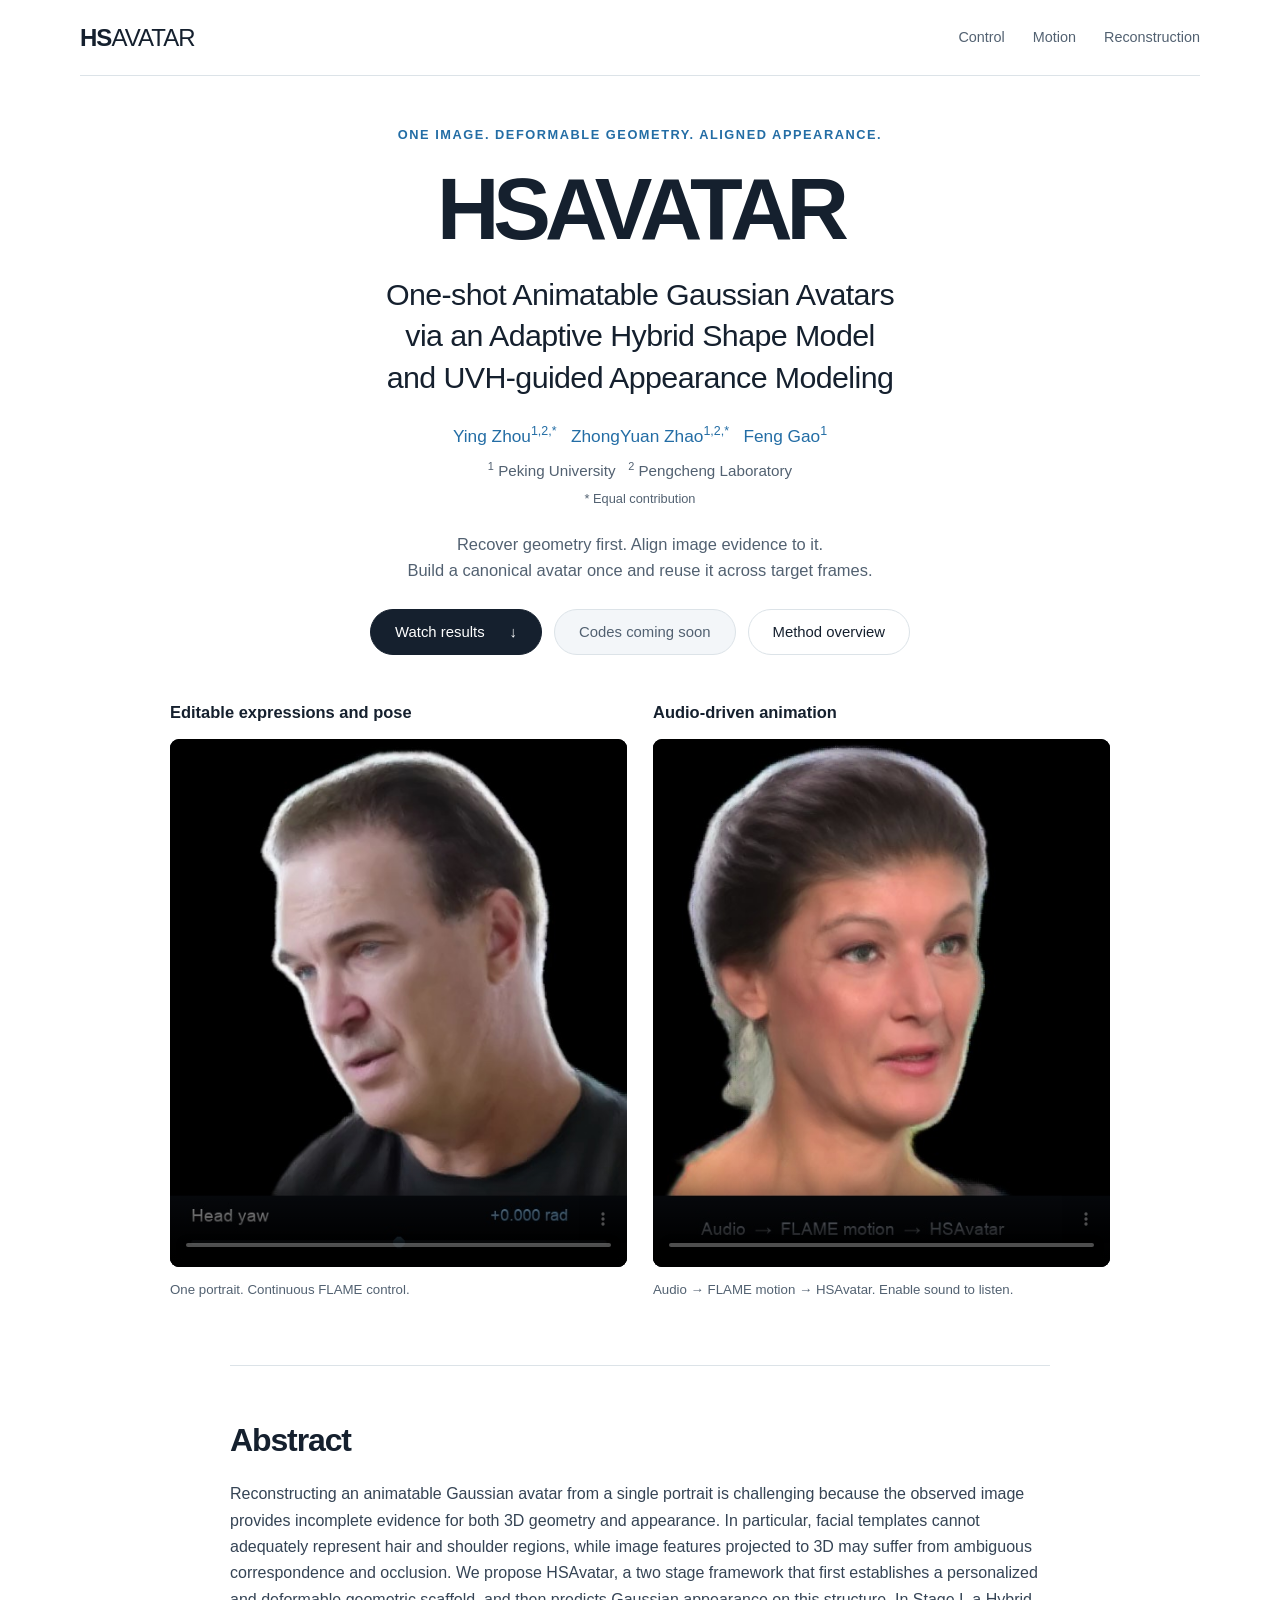
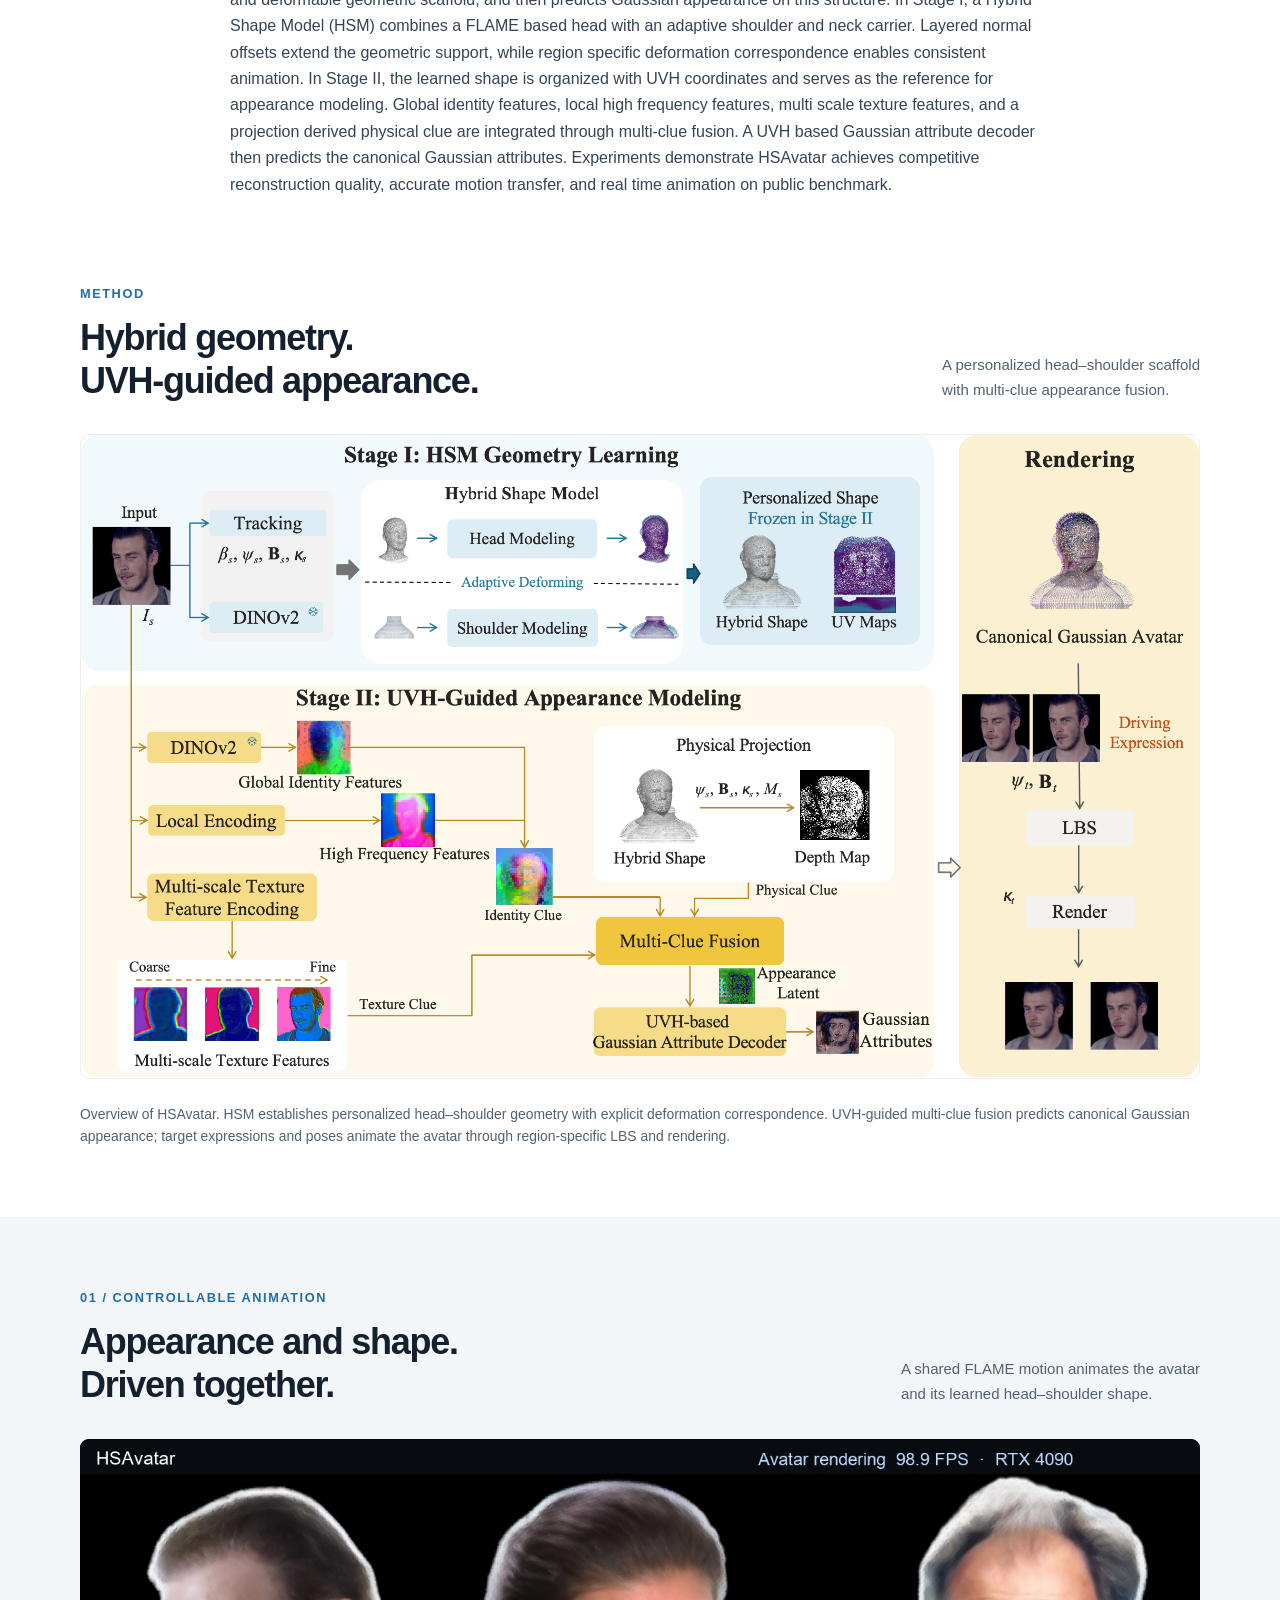
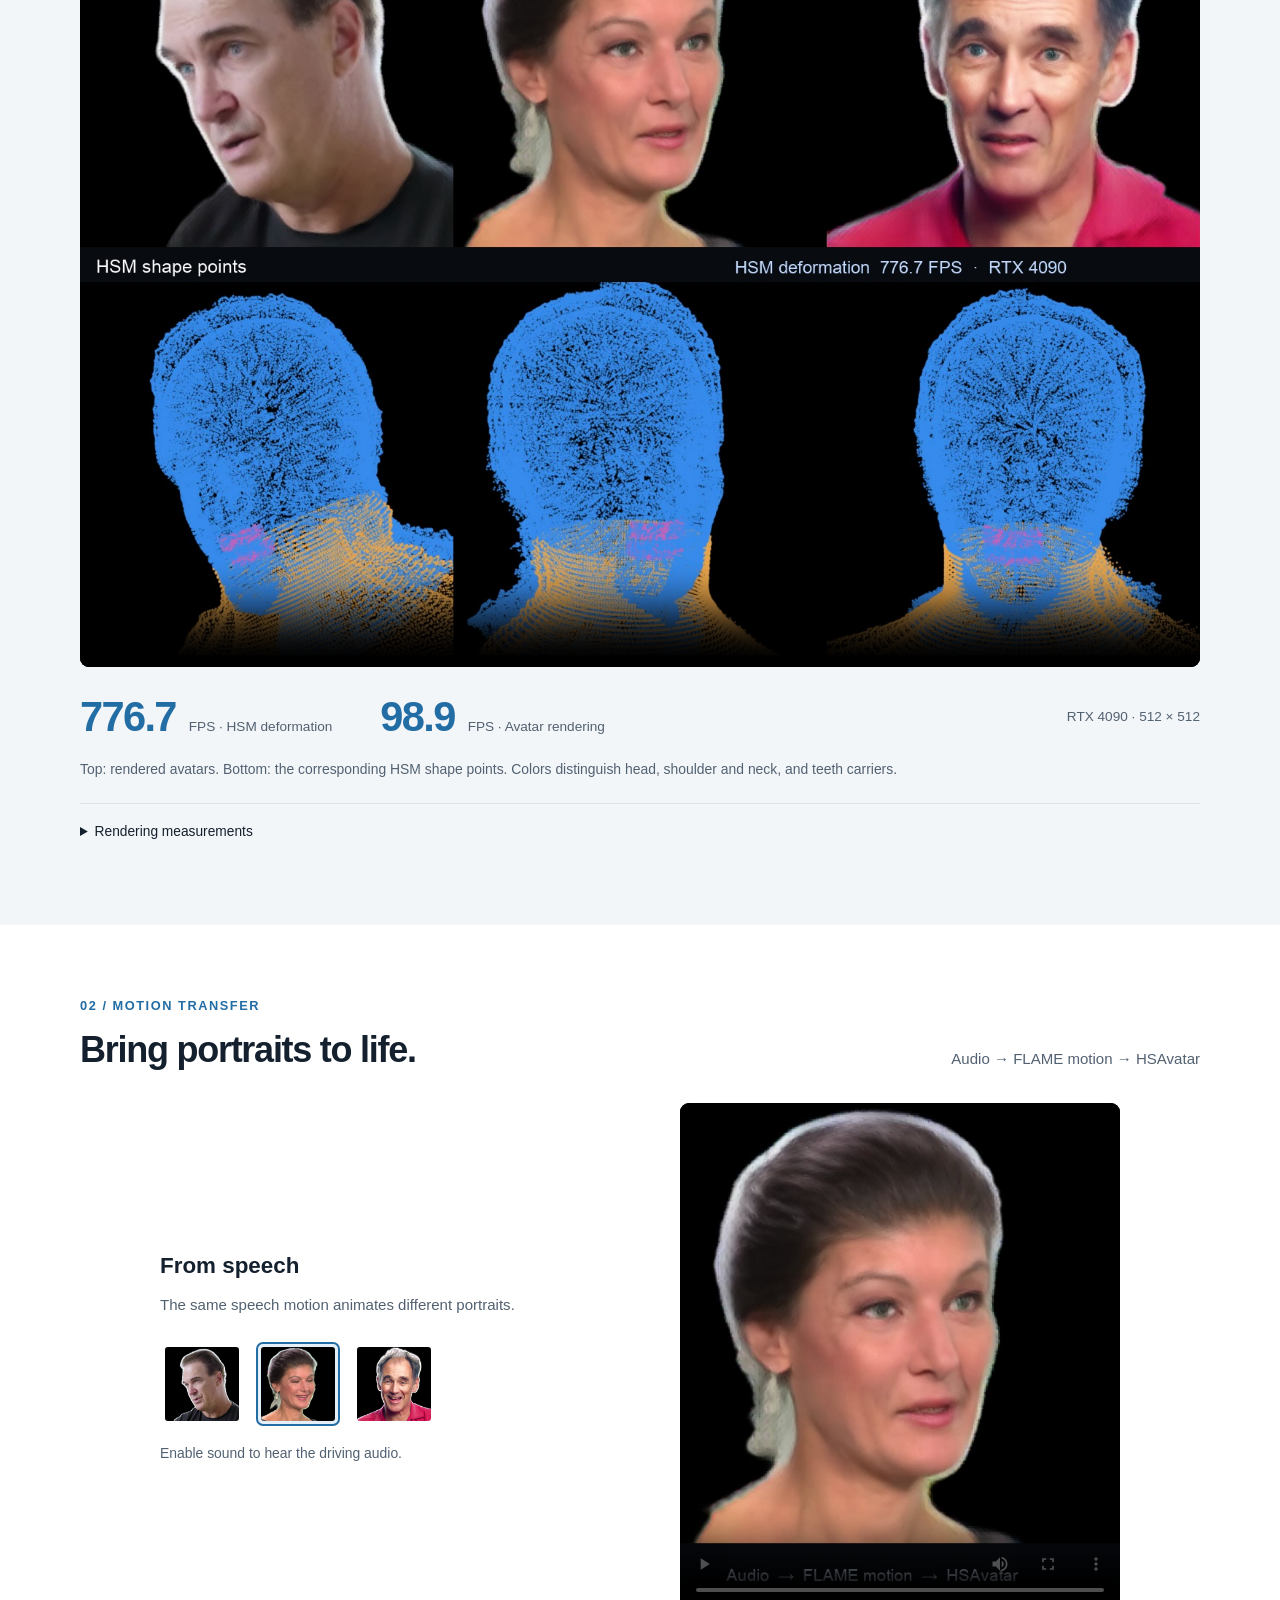
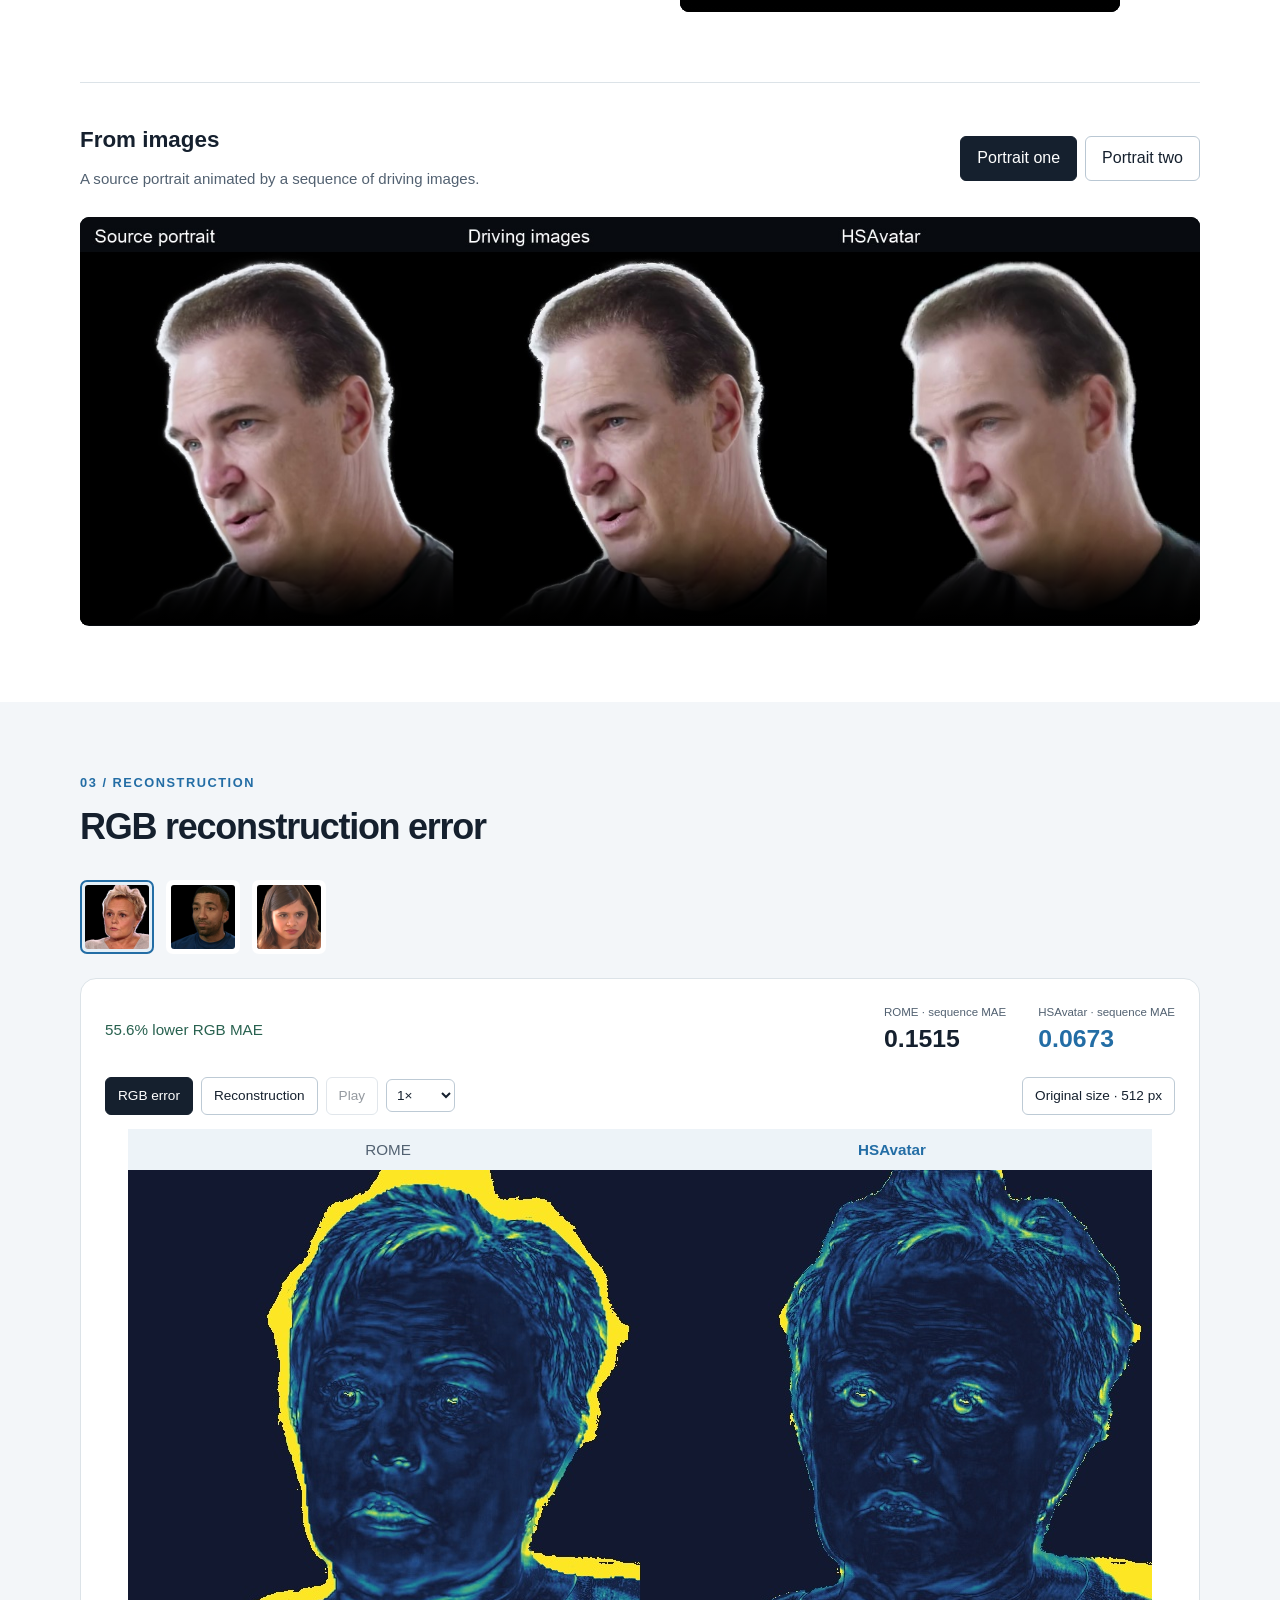
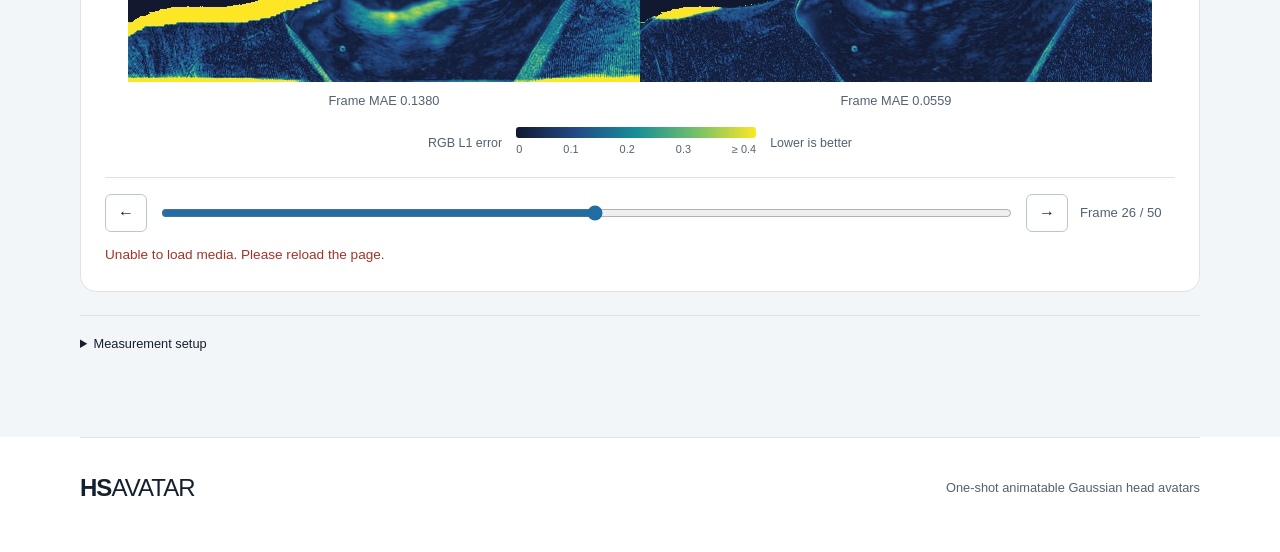
==== commit d04bc663: "Use paired frame controls for reconstruction comparisons" ====
--- a/index.html
+++ b/index.html
@@ -5,8 +5,8 @@
 <meta name="robots" content="noindex,nofollow">
 <title>HSAVATAR — One-shot Animatable Gaussian Avatars via an Adaptive Hybrid Shape Model and UVH-guided Appearance Modeling</title>
 <meta name="description" content="HSAVATAR reconstructs one-shot animatable Gaussian avatars using an adaptive hybrid shape model and UVH-guided appearance modeling.">
-<link rel="icon" href="favicon.svg" type="image/svg+xml"><link rel="stylesheet" href="style.css">
-<script src="app.js" defer></script>
+<link rel="icon" href="favicon.svg" type="image/svg+xml"><link rel="stylesheet" href="style.css?v=20260928-2">
+<script src="app.js?v=20260928-2" defer></script>
 </head>
 <body>
 <a class="skip" href="#main">Skip to content</a>
@@ -46,16 +46,20 @@
 <video id="image-video" controls muted playsinline preload="metadata" poster="assets/showcase/image-driven-0-poster.jpg" aria-label="Source portrait, driving images and HSAvatar result"><source src="assets/showcase/image-driven-0.mp4" type="video/mp4"></video></div>
 </section>
 <section id="results" class="tinted result-section"><div class="wrap">
-<div class="section-title"><div><p class="eyebrow">03 / RECONSTRUCTION</p><h2>A closer look.</h2></div><p>One source portrait.<br>Continuous reconstruction.</p></div>
-<div class="comparison-toolbar"><div class="portrait-picker" role="group" aria-label="Choose a reconstruction portrait">
-<button type="button" data-reconstruction="0" aria-pressed="true" aria-label="Reconstruction portrait one"><img src="assets/reconstruction/portrait-0-source.png" width="512" height="512" alt="First reconstruction source portrait"></button>
-<button type="button" data-reconstruction="1" aria-pressed="false" aria-label="Reconstruction portrait two"><img src="assets/reconstruction/portrait-1-source.png" width="512" height="512" alt="Second reconstruction source portrait"></button>
-<button type="button" data-reconstruction="2" aria-pressed="false" aria-label="Reconstruction portrait three"><img src="assets/reconstruction/portrait-2-source.png" width="512" height="512" alt="Third reconstruction source portrait"></button>
-</div><span class="caption">Source portraits</span><div class="pill-picker reconstruction-modes" role="group" aria-label="Reconstruction view"><button type="button" data-reconstruction-mode="rgb" aria-pressed="true">Reconstruction</button><button type="button" data-reconstruction-mode="error" aria-pressed="false">RGB error</button></div></div>
-<div class="reconstruction-media" id="reconstruction-media"><p class="reconstruction-label" id="reconstruction-label">HSAvatar</p><div class="comparison-labels" id="error-labels" hidden><span>ROME</span><strong>HSAvatar</strong></div>
-<video id="reconstruction-video" controls muted loop playsinline preload="metadata" poster="assets/reconstruction/portrait-0-poster.jpg" width="512" height="512" aria-label="HSAvatar reconstruction of portrait one"><source src="assets/reconstruction/portrait-0.mp4" type="video/mp4"></video></div>
-<div id="error-measurements" hidden><div class="error-colorbar"><span>Per-pixel RGB L1 error</span><div><div class="error-gradient"></div><div class="error-scale"><span>0</span><span>0.1</span><span>0.2</span><span>0.3</span><span>≥ 0.4</span></div></div><span>Lower is better</span></div>
-<div class="reconstruction-metrics"><p><span>ROME · sequence MAE</span><strong id="reconstruction-rome-mae"></strong></p><p><span>HSAvatar · sequence MAE</span><strong id="reconstruction-ours-mae"></strong></p><p class="reconstruction-gain"><strong id="reconstruction-gain"></strong><span>lower mean RGB error</span></p></div></div>
-<details><summary>Comparison setup</summary><p>Each example uses one fixed source portrait and 50 matched training-sequence frames. ROME follows its official inference and mask processing, with native 256 × 256 output resized to 512 × 512; HSAvatar uses the final refined 512 × 512 output. RGB error is the mean absolute difference over the same reference foreground. Sequence MAE averages all 50 frames equally, and every heatmap uses the same 0–0.4 scale.</p><p>The videos play the sampled frames at 10 frames per second. <a href="assets/reconstruction/measurements.json">View measurements</a></p></details>
+<div class="section-title"><div><p class="eyebrow">03 / RECONSTRUCTION</p><h2>RGB reconstruction error</h2></div></div>
+<div class="portrait-picker reconstruction-portraits" role="group" aria-label="Source portraits">
+<button type="button" data-reconstruction="0" aria-pressed="true" aria-label="First source portrait"><img src="assets/reconstruction/portrait-0-source.png" width="512" height="512" alt="Source portrait"></button>
+<button type="button" data-reconstruction="1" aria-pressed="false" aria-label="Second source portrait"><img src="assets/reconstruction/portrait-1-source.png" width="512" height="512" alt="Source portrait"></button>
+<button type="button" data-reconstruction="2" aria-pressed="false" aria-label="Third source portrait"><img src="assets/reconstruction/portrait-2-source.png" width="512" height="512" alt="Source portrait"></button>
+</div>
+<div class="reconstruction-card">
+<div class="reconstruction-summary"><p class="reconstruction-gain" id="reconstruction-gain">55.6% lower RGB MAE</p><div class="reconstruction-means"><p><span>ROME · sequence MAE</span><strong id="reconstruction-rome-mae">0.1515</strong></p><p class="ours"><span>HSAvatar · sequence MAE</span><strong id="reconstruction-ours-mae">0.0673</strong></p></div></div>
+<div class="reconstruction-controls"><div class="pill-picker" role="group" aria-label="Comparison view"><button type="button" data-reconstruction-mode="error" aria-pressed="true">RGB error</button><button type="button" data-reconstruction-mode="rgb" aria-pressed="false">Reconstruction</button></div><button type="button" id="reconstruction-play" disabled>Play</button><select id="reconstruction-speed" aria-label="Playback speed"><option value="1">1×</option><option value="0.5">0.5×</option><option value="0.25">0.25×</option></select><button type="button" id="reconstruction-native" aria-pressed="false">Original size · 512 px</button></div>
+<div class="reconstruction-viewport" id="reconstruction-viewport"><div class="reconstruction-content"><div class="reconstruction-labels"><span>ROME</span><strong>HSAvatar</strong></div><video id="reconstruction-video" muted loop playsinline preload="metadata" poster="assets/reconstruction/portrait-0-errors-poster.jpg" width="1024" height="512" aria-label="ROME and HSAvatar RGB error"></video><div class="reconstruction-current"><span id="reconstruction-rome-frame">Frame MAE 0.1380</span><span id="reconstruction-ours-frame">Frame MAE 0.0559</span></div></div></div>
+<div class="reconstruction-colorbar" id="reconstruction-colorbar"><span>RGB L1 error</span><div><div class="reconstruction-gradient"></div><div class="reconstruction-scale"><span>0</span><span>0.1</span><span>0.2</span><span>0.3</span><span>≥ 0.4</span></div></div><span>Lower is better</span></div>
+<div class="timeline reconstruction-timeline"><button type="button" id="reconstruction-previous" aria-label="Previous frame">←</button><input type="range" id="reconstruction-frame" min="0" max="49" value="25" step="1" aria-label="Target frame"><button type="button" id="reconstruction-next" aria-label="Next frame">→</button><output id="reconstruction-frame-label">Frame 26 / 50</output></div>
+<p class="reconstruction-error" id="reconstruction-error" hidden>Unable to load media. Please reload the page.</p>
+</div>
+<details class="reconstruction-setup"><summary>Measurement setup</summary><p>RGB L1 is measured over the same reference foreground, with sequence MAE averaged over 50 matched training frames. ROME output is resized from 256 to 512 pixels; HSAvatar uses its refined 512-pixel output. All error maps share the 0–0.4 color scale. Sampled frames play at 10 fps.</p></details>
 </div></section>
 </main><footer class="wrap"><a class="wordmark" href="#">HS<span>AVATAR</span></a><p>One-shot animatable Gaussian head avatars</p></footer></body></html>
--- a/style.css
+++ b/style.css
@@ -6,6 +6,13 @@
 
 .resource-links .coming-soon{color:var(--muted);background:var(--light)}
 
-/* Continuous reconstruction and matched RGB error sequences. */
-[hidden]{display:none!important}.reconstruction-modes{margin-left:auto}.reconstruction-media{max-width:512px;margin:0 auto}.reconstruction-media.error-mode{max-width:1024px}.reconstruction-label{text-align:center;font-weight:600;margin-bottom:10px}.comparison-labels{display:grid;grid-template-columns:1fr 1fr;text-align:center;background:#e9eff5;border-radius:8px 8px 0 0;padding:9px;color:var(--muted)}.comparison-labels strong{color:var(--blue)}.error-mode video{border-radius:0 0 9px 9px}.error-colorbar{display:flex;align-items:center;justify-content:center;gap:16px;margin:22px 0;font-size:.8rem;color:var(--muted);flex-wrap:wrap}.error-gradient{width:240px;height:11px;background:linear-gradient(to right,#121830,#234a87,#188e99,#72c069,#fde725);border-radius:3px}.error-scale{display:flex;justify-content:space-between;font-size:.7rem;margin-top:3px}.reconstruction-metrics{display:flex;justify-content:center;gap:55px;flex-wrap:wrap;margin-top:22px;font-variant-numeric:tabular-nums}.reconstruction-metrics p{display:flex;flex-direction:column;gap:2px}.reconstruction-metrics span{font-size:.8rem;color:var(--muted)}.reconstruction-metrics strong{font-size:1.75rem;font-weight:600}.reconstruction-gain strong{color:var(--blue)}
-@media(max-width:760px){.reconstruction-modes{width:100%;margin:12px 0 0}.reconstruction-metrics{gap:24px}.reconstruction-metrics strong{font-size:1.35rem}.reconstruction-metrics span{font-size:.74rem}.error-colorbar{gap:10px}.error-gradient{width:200px}}
+/* Paired reconstruction and RGB error viewer. */
+[hidden]{display:none!important}
+.reconstruction-portraits{margin:0 0 24px;gap:12px}.reconstruction-portraits button{width:74px}
+.reconstruction-card{padding:24px;background:#fff;border:1px solid var(--line);border-radius:16px}
+.reconstruction-summary{display:flex;align-items:center;gap:24px;flex-wrap:wrap;margin-bottom:20px}.reconstruction-gain{font-size:.95rem;color:#28614f}.reconstruction-means{display:flex;gap:32px;margin-left:auto;font-variant-numeric:tabular-nums}.reconstruction-means p{display:flex;flex-direction:column}.reconstruction-means span{font-size:.72rem;color:var(--muted)}.reconstruction-means strong{font-size:1.55rem;line-height:1.4}.reconstruction-means .ours strong{color:var(--blue)}
+.reconstruction-controls{display:flex;align-items:center;flex-wrap:wrap;gap:8px;margin-bottom:14px}.reconstruction-controls .pill-picker{margin:0;gap:8px}.reconstruction-controls button,.reconstruction-controls select{font:inherit;font-size:.85rem;border:1px solid #bdcad5;border-radius:6px;background:#fff;color:var(--ink);padding:7px 12px;cursor:pointer}.reconstruction-controls button[aria-pressed=true]{background:var(--ink);border-color:var(--ink);color:white}.reconstruction-controls button:disabled{opacity:.45;cursor:default}.reconstruction-controls select{padding:7px 6px}.reconstruction-controls select:focus-visible{outline:3px solid var(--blue);outline-offset:3px}#reconstruction-native{margin-left:auto}
+.reconstruction-viewport{overflow-x:auto;border-radius:8px}.reconstruction-content{width:100%;max-width:1024px;margin:auto}.reconstruction-labels{display:grid;grid-template-columns:1fr 1fr;text-align:center;padding:8px;background:#edf3f8;color:var(--muted);font-size:.95rem}.reconstruction-labels strong{color:var(--blue)}.reconstruction-content video{border-radius:0;background:#121830;width:100%;height:auto}.reconstruction-current{display:grid;grid-template-columns:1fr 1fr;text-align:center;font-size:.8rem;color:var(--muted);padding:8px 0;font-variant-numeric:tabular-nums}.reconstruction-viewport.native-size .reconstruction-content{width:1024px;max-width:none}
+.reconstruction-colorbar{display:flex;align-items:center;justify-content:center;flex-wrap:wrap;gap:14px;color:var(--muted);font-size:.78rem;margin:8px 0 18px}.reconstruction-gradient{width:240px;height:11px;background:linear-gradient(to right,#121830,#234a87,#188e99,#72c069,#fde725);border-radius:3px}.reconstruction-scale{display:flex;justify-content:space-between;font-size:.68rem;margin-top:3px}
+.reconstruction-timeline{border-top:1px solid var(--line);padding-top:16px;margin-top:14px;gap:12px}.reconstruction-timeline button{padding:5px 12px}.reconstruction-timeline output{font-size:.82rem;color:var(--muted);white-space:nowrap;min-width:95px;font-variant-numeric:tabular-nums}.reconstruction-error{margin-top:12px;font-size:.85rem;color:#a33328}.reconstruction-setup{font-size:.8rem}
+@media(max-width:760px){.reconstruction-card{padding:14px}.reconstruction-summary{gap:10px;margin-bottom:15px}.reconstruction-means{margin-left:0;gap:24px}.reconstruction-means strong{font-size:1.35rem}.reconstruction-means span{font-size:.67rem}.reconstruction-controls{gap:7px}.reconstruction-controls button,.reconstruction-controls select{font-size:.77rem;padding:6px 9px}#reconstruction-native{margin-left:0}.reconstruction-colorbar{gap:8px;font-size:.7rem}.reconstruction-gradient{width:180px}.reconstruction-current{font-size:.68rem}.reconstruction-timeline{gap:8px;flex-wrap:wrap}.reconstruction-timeline output{font-size:.75rem;min-width:84px}.reconstruction-timeline input{min-width:70px}.reconstruction-portraits button{width:66px}}
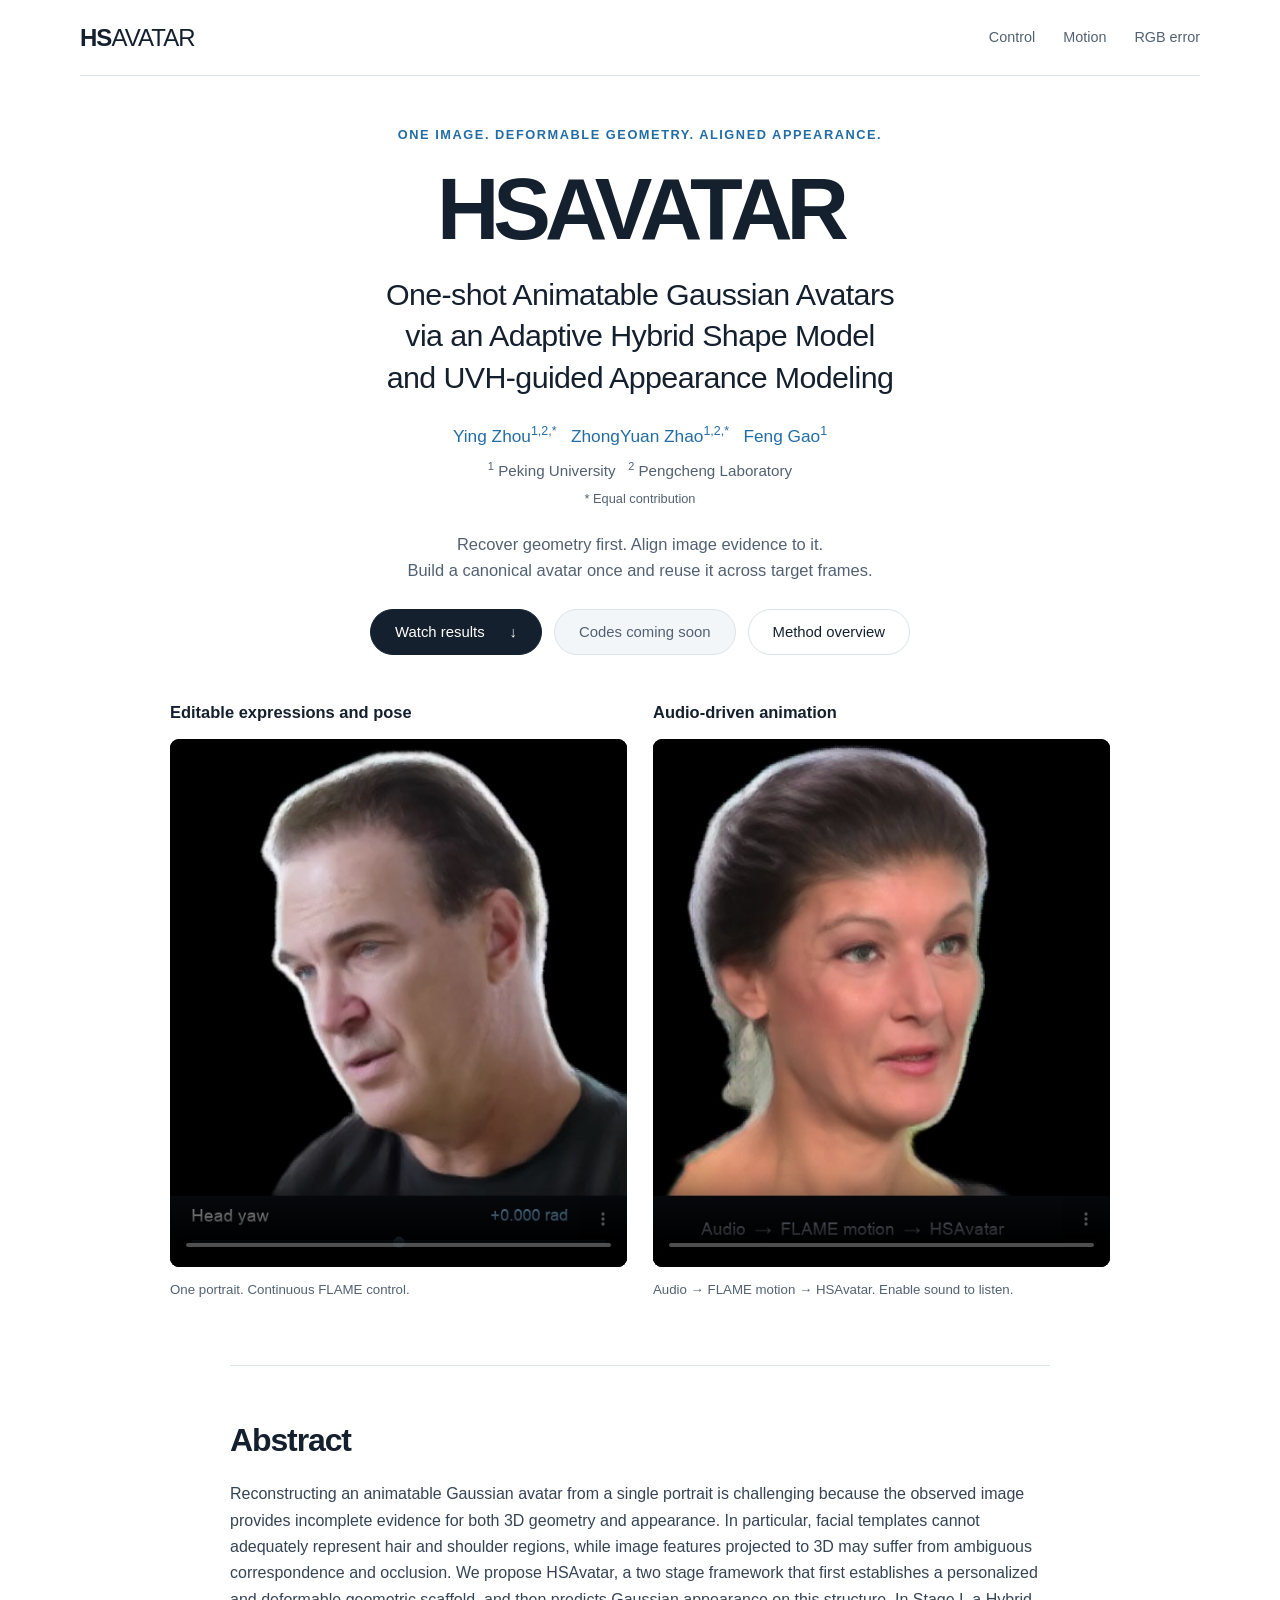
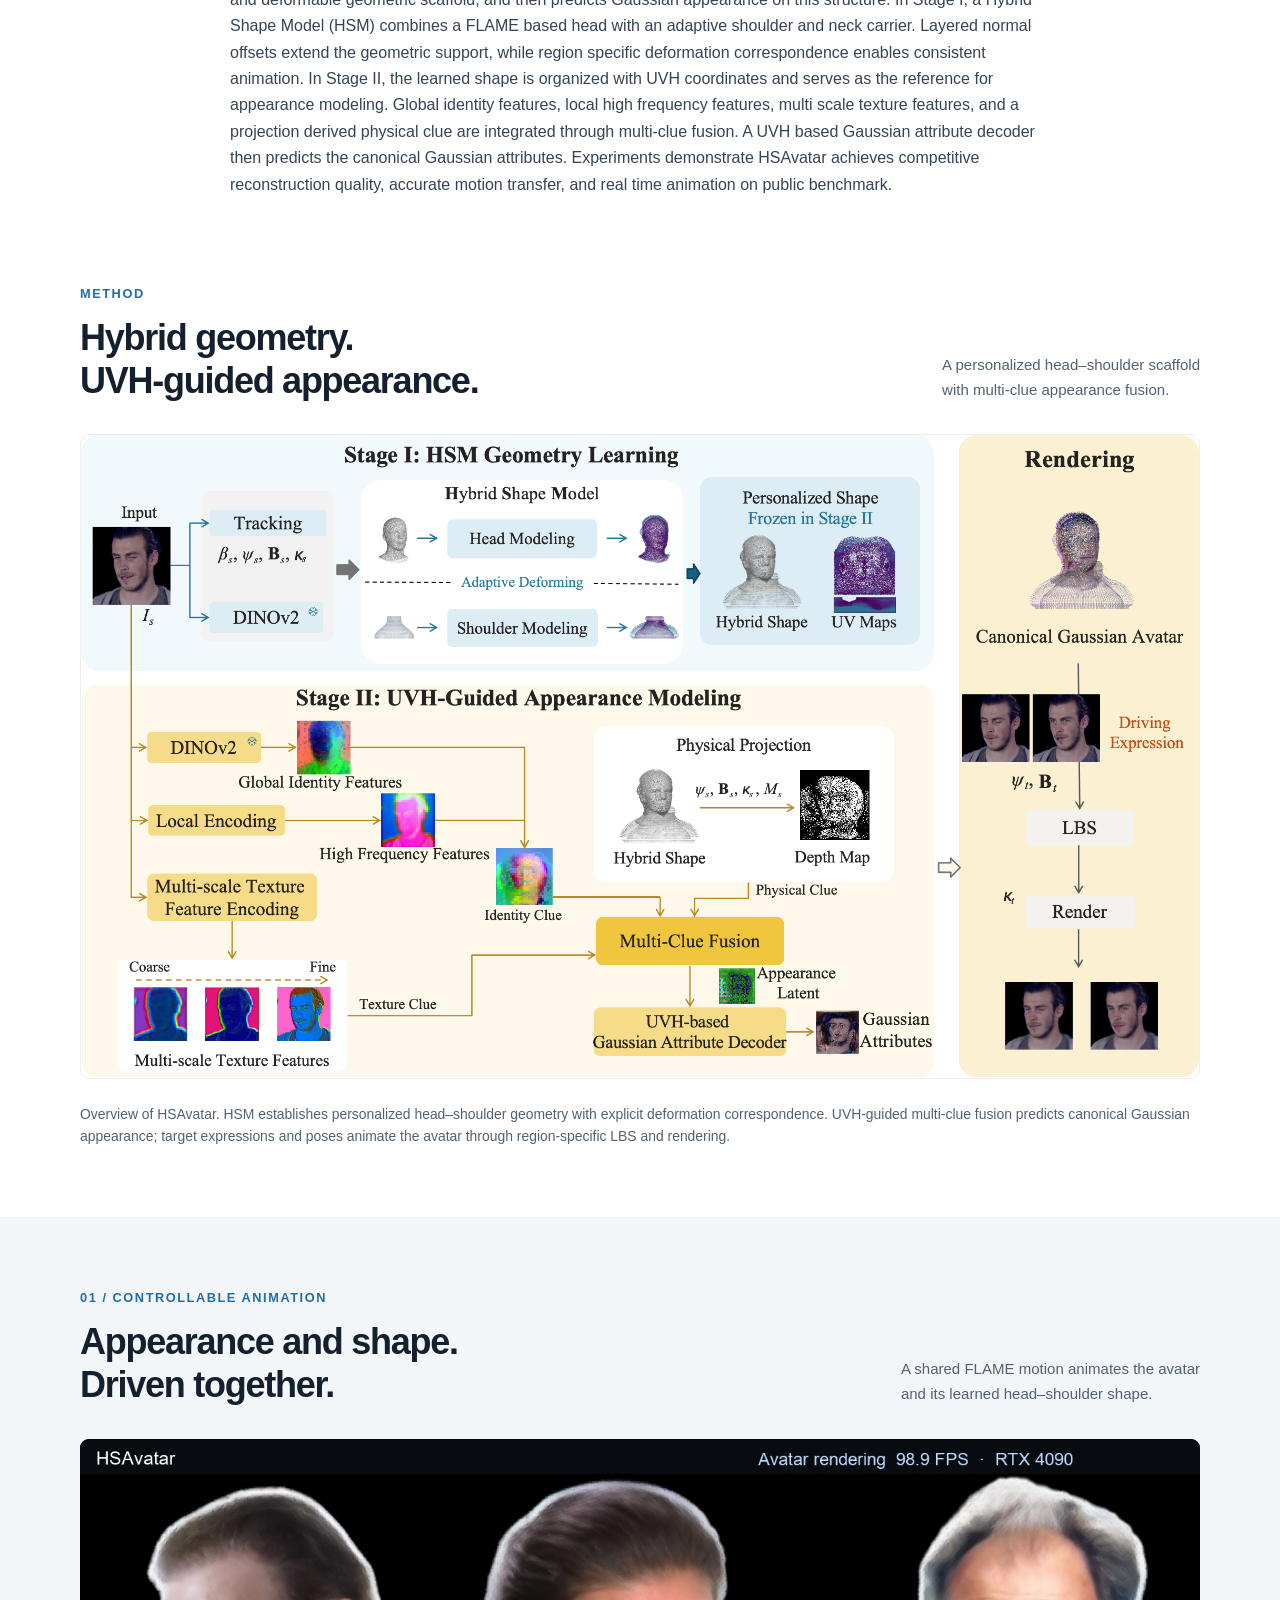
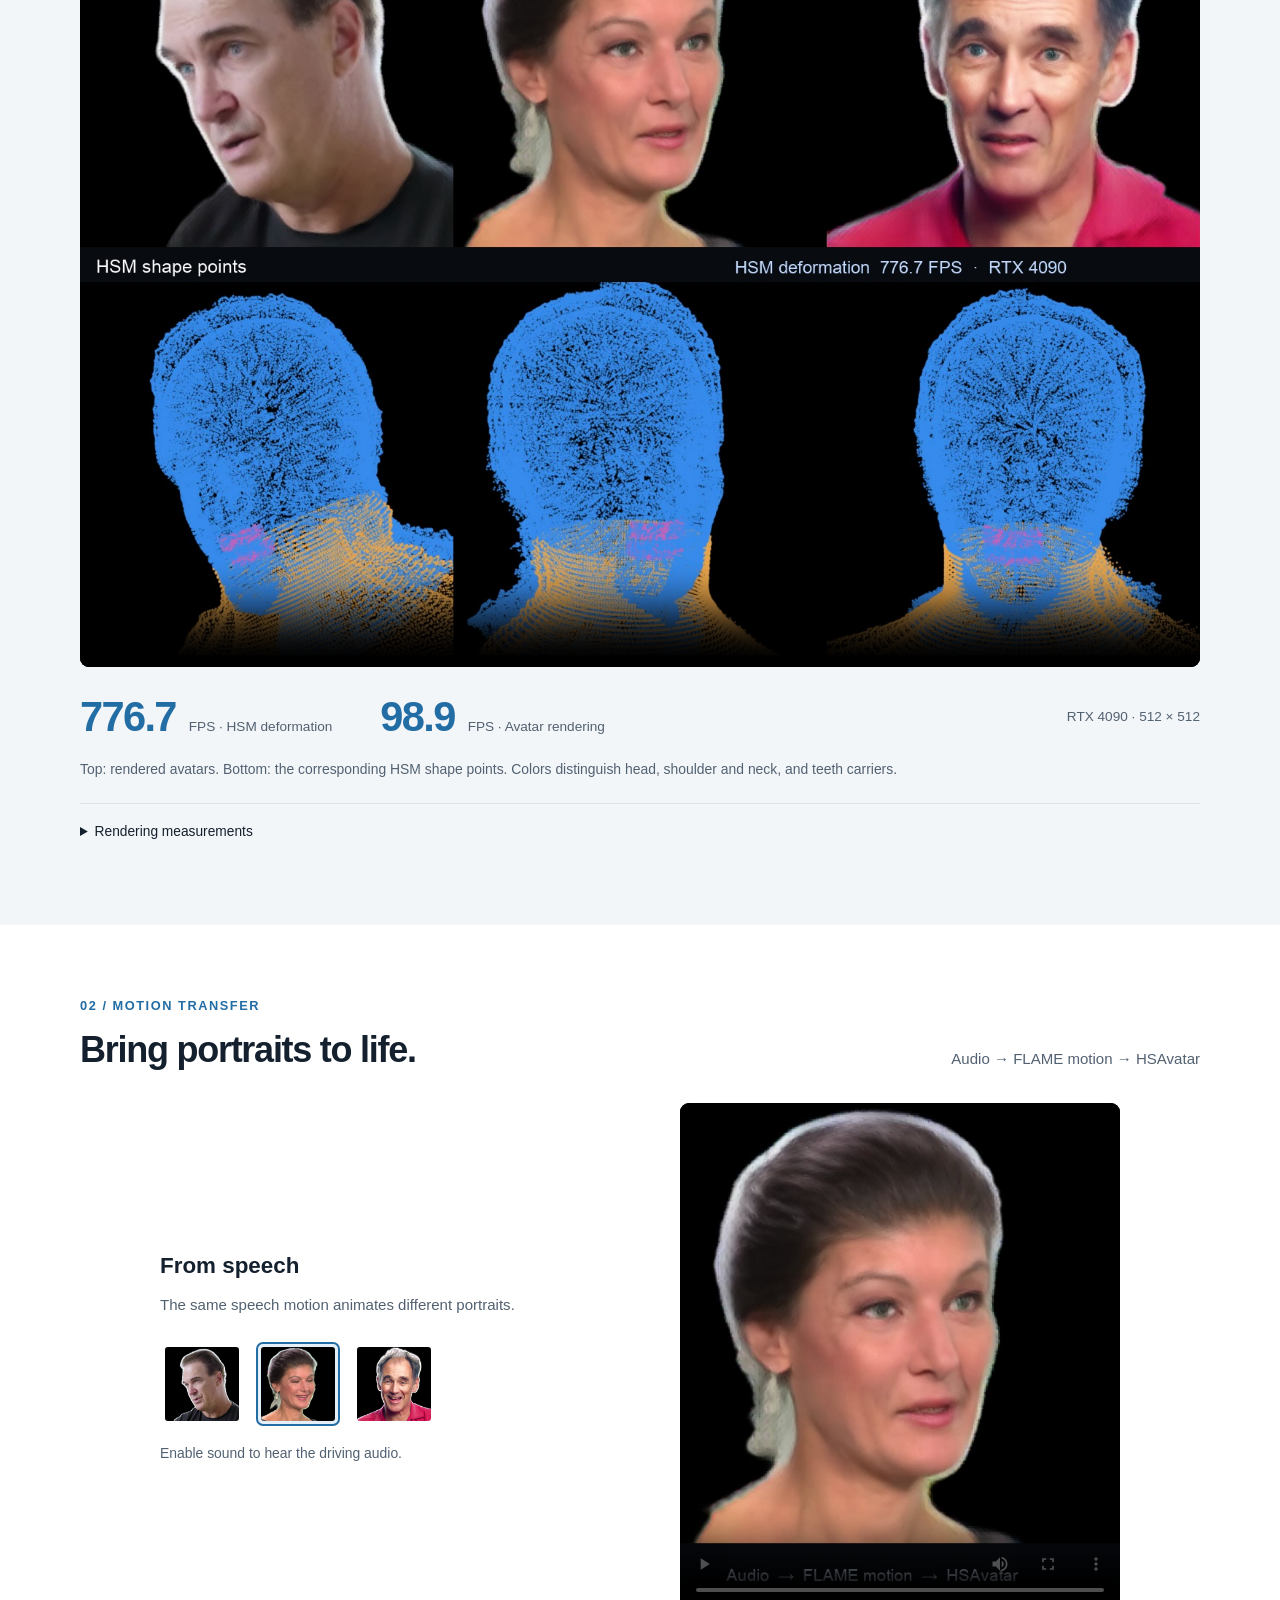
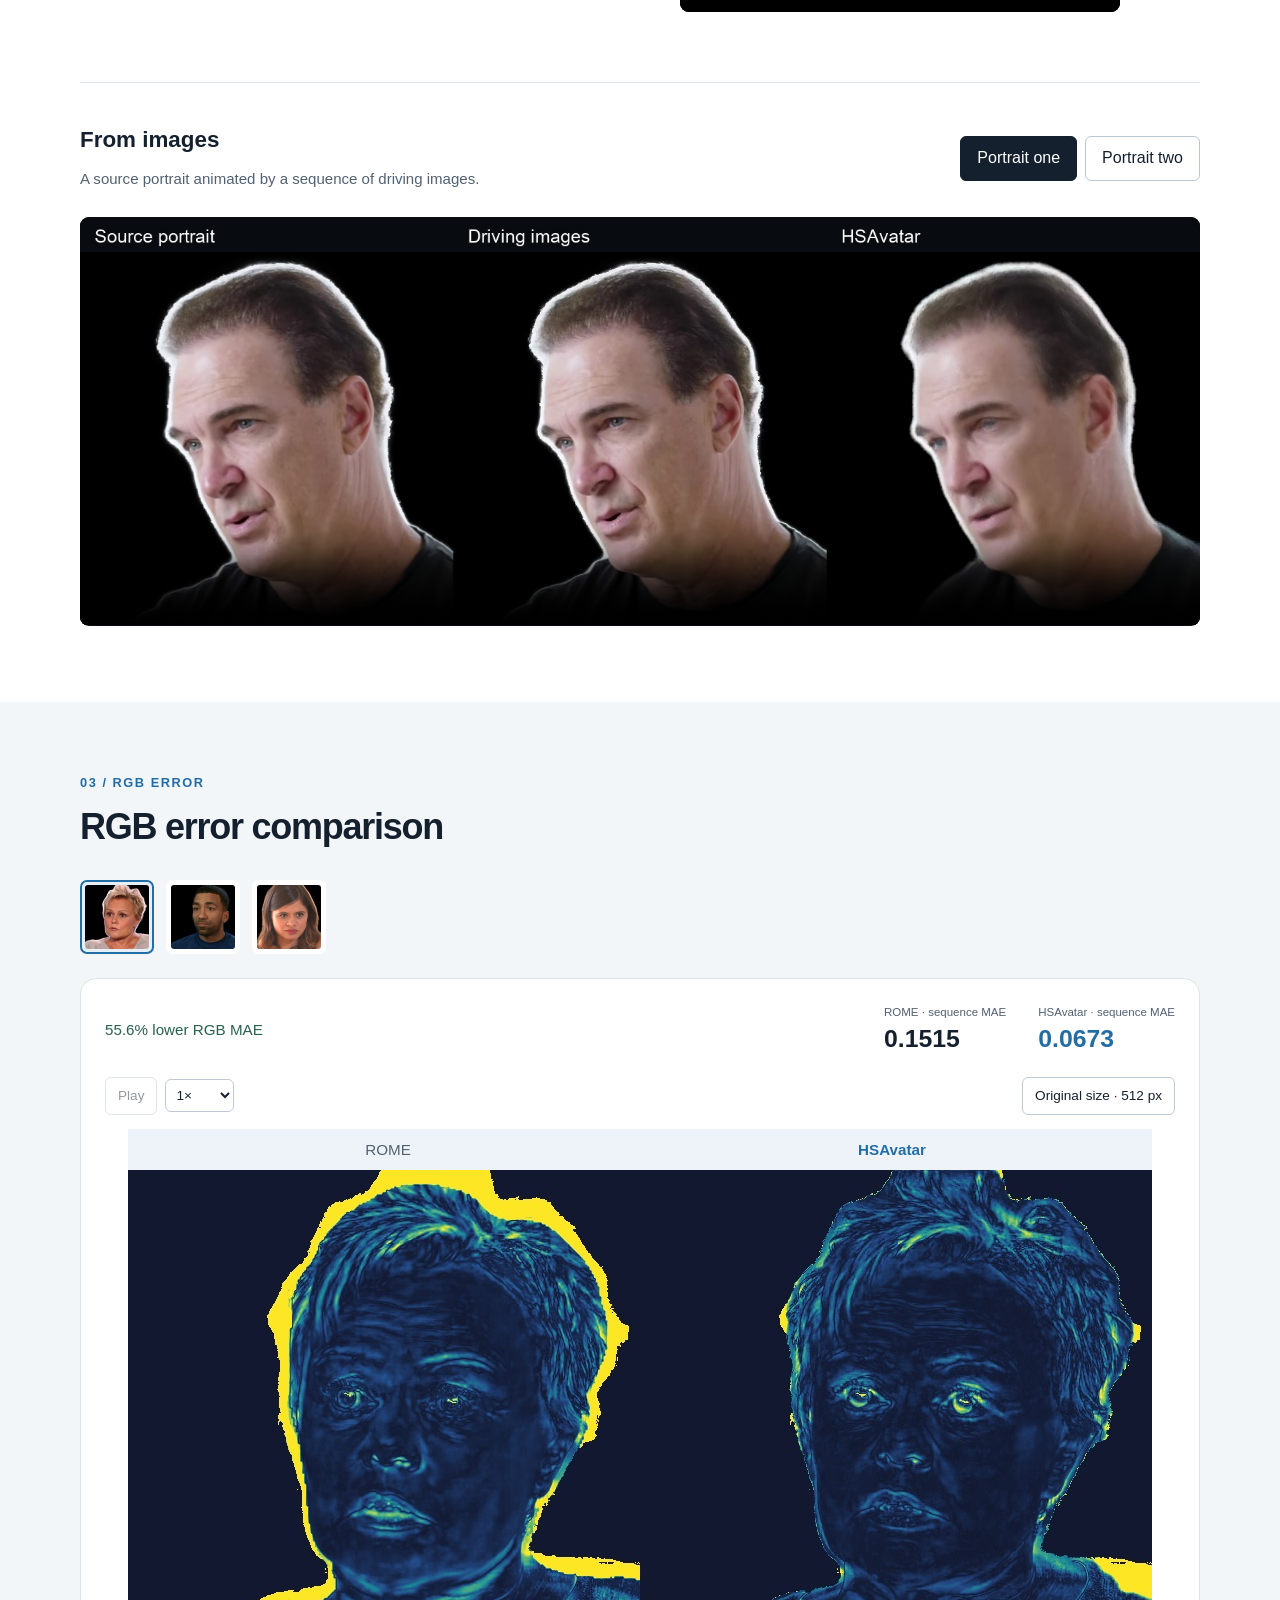
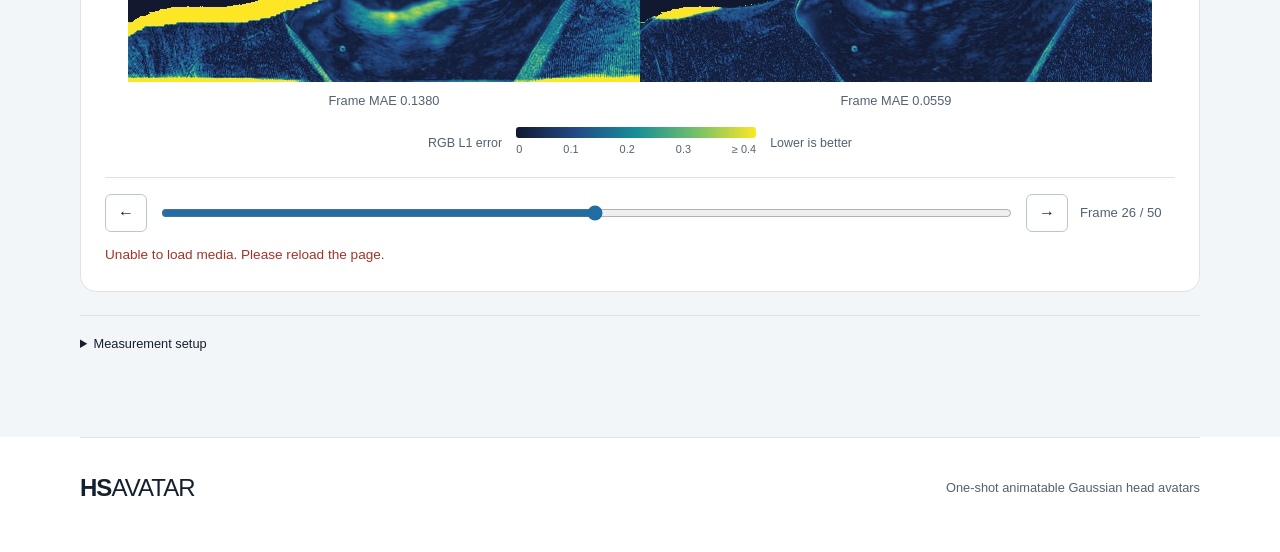
==== commit c75ab5e1: "Show only RGB error in the comparison section" ====
--- a/index.html
+++ b/index.html
@@ -6,11 +6,11 @@
 <title>HSAVATAR — One-shot Animatable Gaussian Avatars via an Adaptive Hybrid Shape Model and UVH-guided Appearance Modeling</title>
 <meta name="description" content="HSAVATAR reconstructs one-shot animatable Gaussian avatars using an adaptive hybrid shape model and UVH-guided appearance modeling.">
 <link rel="icon" href="favicon.svg" type="image/svg+xml"><link rel="stylesheet" href="style.css?v=20260928-2">
-<script src="app.js?v=20260928-2" defer></script>
+<script src="app.js?v=20260929-1" defer></script>
 </head>
 <body>
 <a class="skip" href="#main">Skip to content</a>
-<header class="topbar"><a class="wordmark" href="#">HS<span>AVATAR</span></a><nav aria-label="Page sections"><a href="#control">Control</a><a href="#motion">Motion</a><a href="#results">Reconstruction</a></nav></header>
+<header class="topbar"><a class="wordmark" href="#">HS<span>AVATAR</span></a><nav aria-label="Page sections"><a href="#control">Control</a><a href="#motion">Motion</a><a href="#results">RGB error</a></nav></header>
 <main id="main">
 <section class="hero wrap" aria-labelledby="title">
 <p class="eyebrow">ONE IMAGE. DEFORMABLE GEOMETRY. ALIGNED APPEARANCE.</p>
@@ -46,7 +46,7 @@
 <video id="image-video" controls muted playsinline preload="metadata" poster="assets/showcase/image-driven-0-poster.jpg" aria-label="Source portrait, driving images and HSAvatar result"><source src="assets/showcase/image-driven-0.mp4" type="video/mp4"></video></div>
 </section>
 <section id="results" class="tinted result-section"><div class="wrap">
-<div class="section-title"><div><p class="eyebrow">03 / RECONSTRUCTION</p><h2>RGB reconstruction error</h2></div></div>
+<div class="section-title"><div><p class="eyebrow">03 / RGB ERROR</p><h2>RGB error comparison</h2></div></div>
 <div class="portrait-picker reconstruction-portraits" role="group" aria-label="Source portraits">
 <button type="button" data-reconstruction="0" aria-pressed="true" aria-label="First source portrait"><img src="assets/reconstruction/portrait-0-source.png" width="512" height="512" alt="Source portrait"></button>
 <button type="button" data-reconstruction="1" aria-pressed="false" aria-label="Second source portrait"><img src="assets/reconstruction/portrait-1-source.png" width="512" height="512" alt="Source portrait"></button>
@@ -54,7 +54,7 @@
 </div>
 <div class="reconstruction-card">
 <div class="reconstruction-summary"><p class="reconstruction-gain" id="reconstruction-gain">55.6% lower RGB MAE</p><div class="reconstruction-means"><p><span>ROME · sequence MAE</span><strong id="reconstruction-rome-mae">0.1515</strong></p><p class="ours"><span>HSAvatar · sequence MAE</span><strong id="reconstruction-ours-mae">0.0673</strong></p></div></div>
-<div class="reconstruction-controls"><div class="pill-picker" role="group" aria-label="Comparison view"><button type="button" data-reconstruction-mode="error" aria-pressed="true">RGB error</button><button type="button" data-reconstruction-mode="rgb" aria-pressed="false">Reconstruction</button></div><button type="button" id="reconstruction-play" disabled>Play</button><select id="reconstruction-speed" aria-label="Playback speed"><option value="1">1×</option><option value="0.5">0.5×</option><option value="0.25">0.25×</option></select><button type="button" id="reconstruction-native" aria-pressed="false">Original size · 512 px</button></div>
+<div class="reconstruction-controls"><button type="button" id="reconstruction-play" disabled>Play</button><select id="reconstruction-speed" aria-label="Playback speed"><option value="1">1×</option><option value="0.5">0.5×</option><option value="0.25">0.25×</option></select><button type="button" id="reconstruction-native" aria-pressed="false">Original size · 512 px</button></div>
 <div class="reconstruction-viewport" id="reconstruction-viewport"><div class="reconstruction-content"><div class="reconstruction-labels"><span>ROME</span><strong>HSAvatar</strong></div><video id="reconstruction-video" muted loop playsinline preload="metadata" poster="assets/reconstruction/portrait-0-errors-poster.jpg" width="1024" height="512" aria-label="ROME and HSAvatar RGB error"></video><div class="reconstruction-current"><span id="reconstruction-rome-frame">Frame MAE 0.1380</span><span id="reconstruction-ours-frame">Frame MAE 0.0559</span></div></div></div>
 <div class="reconstruction-colorbar" id="reconstruction-colorbar"><span>RGB L1 error</span><div><div class="reconstruction-gradient"></div><div class="reconstruction-scale"><span>0</span><span>0.1</span><span>0.2</span><span>0.3</span><span>≥ 0.4</span></div></div><span>Lower is better</span></div>
 <div class="timeline reconstruction-timeline"><button type="button" id="reconstruction-previous" aria-label="Previous frame">←</button><input type="range" id="reconstruction-frame" min="0" max="49" value="25" step="1" aria-label="Target frame"><button type="button" id="reconstruction-next" aria-label="Next frame">→</button><output id="reconstruction-frame-label">Frame 26 / 50</output></div>
